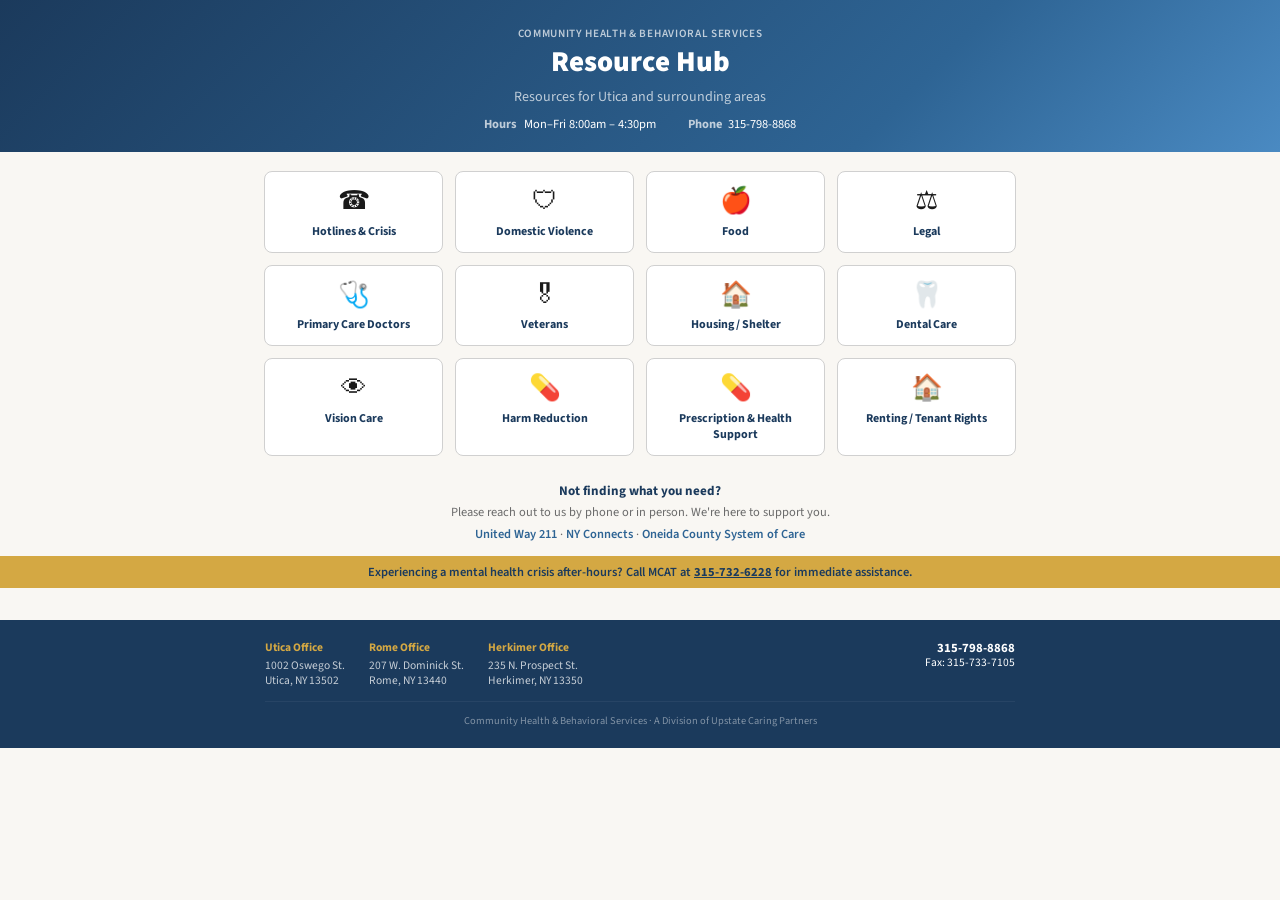
==== chbs-resource-hub.html @ 0c0dd074 "Add files via upload" ====
<!DOCTYPE html>
<html lang="en"><head><meta charset="UTF-8"><meta name="viewport" content="width=device-width,initial-scale=1.0">
<title>CHBS Resource Hub</title>
<link href="https://fonts.googleapis.com/css2?family=Source+Sans+3:ital,wght@0,400;0,600;0,700;0,900;1,400&display=swap" rel="stylesheet">
<style>
:root{--bd:#1b3a5c;--bm:#2e6494;--bl:#4a8ac2;--gd:#d4a843;--gl:#e6c55e;--wh:#fff;--cr:#f9f7f3;--g50:#f5f5f5;--g100:#e8e8e8;--g200:#d0d0d0;--g400:#999;--g500:#6b6b6b;--g700:#3d3d3d;--g900:#1a1a1a}
*{margin:0;padding:0;box-sizing:border-box}body{font-family:'Source Sans 3',-apple-system,sans-serif;color:var(--g900);background:var(--cr);line-height:1.35}
.home-page{display:none}.home-page.active{display:block}
.home-hero{background:linear-gradient(135deg,var(--bd) 0%,var(--bm) 70%,var(--bl) 100%);color:var(--wh);text-align:center;padding:1.6rem 1rem 1.2rem}
.home-hero .org-name{font-size:.7rem;font-weight:600;opacity:.7;letter-spacing:.06em;text-transform:uppercase}
.home-hero h1{font-weight:900;font-size:1.8rem;margin:.2rem 0 .3rem}
.home-hero .subtitle{font-size:.88rem;opacity:.7}
.home-info-bar{display:flex;justify-content:center;gap:2rem;margin-top:.6rem;font-size:.78rem}
.home-info-bar .info-item{display:flex;align-items:center;gap:.4rem}.home-info-bar .info-label{font-weight:700;opacity:.7}
.home-grid{display:grid;grid-template-columns:repeat(4,1fr);gap:.75rem;padding:1.2rem 1.5rem;max-width:800px;margin:0 auto}
.home-card{background:var(--wh);border:1px solid var(--g200);border-radius:8px;padding:.75rem .6rem;text-align:center;text-decoration:none;color:var(--g900);cursor:pointer;transition:all .15s}
.home-card:hover{border-color:var(--bm);box-shadow:0 2px 8px rgba(0,0,0,.08)}
.home-card .card-icon{font-size:1.6rem;margin-bottom:.3rem}.home-card .card-title{font-size:.75rem;font-weight:700;color:var(--bd)}
.home-nf{max-width:800px;margin:.5rem auto 0;text-align:center;padding:0 1.5rem .8rem;font-size:.78rem;color:var(--g500)}
.home-nf h3{font-size:.82rem;color:var(--bd);margin-bottom:.2rem}.home-nf a{color:var(--bm);text-decoration:none;font-weight:600}
.crisis-banner{background:var(--gd);color:var(--bd);text-align:center;padding:.5rem 1rem;font-size:.78rem;font-weight:600}.crisis-banner a{color:var(--bd);font-weight:700}
.home-ft{background:var(--bd);color:var(--wh);padding:1.25rem 2rem;margin-top:2rem}
.home-ft-inner{max-width:750px;margin:0 auto;display:flex;justify-content:space-between;align-items:flex-start;flex-wrap:wrap;gap:1rem}
.home-ft .footer-offices{display:flex;gap:1.5rem;flex-wrap:wrap}
.home-ft .footer-office h4{font-size:.72rem;font-weight:700;color:var(--gd);margin-bottom:2px}
.home-ft .footer-office p{font-size:.72rem;opacity:.75;line-height:1.35}
.home-ft .footer-contact{text-align:right;font-size:.72rem}.home-ft .footer-contact .phone{font-weight:700;font-size:.8rem}
.home-ft-bottom{max-width:750px;margin:.75rem auto 0;padding-top:.75rem;border-top:1px solid rgba(255,255,255,.12);text-align:center;font-size:.65rem;opacity:.45}
.sheet-nav{max-width:8.5in;margin:0 auto;padding:.6rem .35in 0;display:flex;justify-content:space-between;align-items:center}
.sheet-nav a{color:var(--bm);text-decoration:none;font-weight:600;font-size:.8rem;cursor:pointer}.sheet-nav a:hover{text-decoration:underline}
.sheet-nav .print-btn{padding:.3rem .8rem;border:1px solid var(--g200);background:var(--wh);border-radius:3px;font-size:.75rem;font-weight:600;cursor:pointer;font-family:inherit;color:var(--g700)}
.print-page{width:8.5in;min-height:11in;max-height:11in;margin:1rem auto;background:var(--wh);box-shadow:0 2px 20px rgba(0,0,0,.1);display:flex;flex-direction:column;overflow:hidden}
.page-header{background:linear-gradient(135deg,var(--bd) 0%,var(--bm) 70%,var(--bl) 100%);color:var(--wh);text-align:center;padding:.3in .4in .26in;flex-shrink:0;position:relative}
.page-header::after{content:'';position:absolute;bottom:0;left:0;right:0;height:4px;background:linear-gradient(90deg,var(--gd),var(--gl),var(--gd))}
.page-header h1{font-weight:900;font-size:22pt;letter-spacing:.04em;text-transform:uppercase}
.page-body{flex:1;display:grid;padding:.25in .35in .12in;gap:.22in;overflow:hidden;align-content:start}
.page-body.two-col{grid-template-columns:1fr 1fr}.page-body.one-col{grid-template-columns:1fr}
.page-body.col-flow{display:block;column-count:2;column-gap:.22in;padding:.25in .35in .12in;overflow:hidden}
.page-body.col-flow .flow-item{break-inside:avoid;-webkit-column-break-inside:avoid}
.page-footer{background:var(--bd);color:var(--wh);padding:.15in .35in;flex-shrink:0;display:flex;justify-content:space-between;align-items:center}
.footer-offices{display:flex;gap:.35in}.footer-office h4{font-size:6.8pt;font-weight:700;color:var(--gd);margin-bottom:0}
.footer-office p{font-size:6.3pt;opacity:.8;line-height:1.25}.footer-contact{text-align:right;font-size:6.5pt;line-height:1.25}
.footer-contact .phone{font-weight:700;font-size:7pt}
.faq-block{margin-bottom:.065in}.faq-block h3{font-size:8.2pt;font-weight:700;color:var(--bd);margin-bottom:0;line-height:1.3}
.faq-block p{font-size:7.5pt;color:var(--g700);line-height:1.32;margin-bottom:1px}
.faq-block ul,.faq-block ol{font-size:7.5pt;color:var(--g700);line-height:1.32;margin:0 0 1px 1em;padding:0}.faq-block li{margin-bottom:0}
.faq-block .two-col-block{display:grid;grid-template-columns:1fr 1fr;gap:4px 8px;font-size:7.5pt;color:var(--g700);line-height:1.32}
.faq-block .two-col-block p{font-size:7.5pt}.faq-block .two-col-block ul,.faq-block .two-col-block ol{font-size:7.5pt;margin:0 0 1px 1em;padding:0}
.chbs-callout{border-left:3px solid var(--gd);padding:.05in .08in;margin-top:.06in;background:var(--g50)}
.chbs-callout h3{font-size:8.2pt;font-weight:700;color:var(--bd);margin-bottom:0}
.chbs-callout p{font-size:7.2pt;color:var(--g700);line-height:1.32}
.resource-column{overflow:hidden}
.section-hdr{background:linear-gradient(135deg,var(--bd),var(--bm));color:var(--wh);padding:2.5px 8px;border-radius:3px;font-weight:700;font-size:8pt;margin-bottom:3px;margin-top:7px;text-align:center}
.section-hdr:first-child{margin-top:0}
.res-entry{padding:2px 0;border-bottom:1px solid var(--g100)}.res-entry:last-child{border-bottom:none}
.res-name{font-weight:700;font-size:8pt;color:var(--g900);line-height:1.2}
.res-svc{font-size:7pt;color:var(--g500);font-style:italic;line-height:1.2}
.res-hours{font-size:7pt;color:var(--g500);line-height:1.2}
.res-addr{font-size:7.2pt;color:var(--g700);line-height:1.2}
.res-contact{display:flex;flex-wrap:wrap;gap:5px;align-items:baseline;font-size:7.2pt;line-height:1.2;margin-top:1px}
.res-contact .ph{font-weight:600;color:var(--bd)}.res-contact .tx{color:var(--g500)}
.res-contact .ws{color:var(--bm);text-decoration:none;font-weight:600}
.not-finding-bar{background:var(--g50);border-top:1px solid var(--g100);padding:.06in .35in;text-align:center;flex-shrink:0}
.not-finding-bar h4{font-size:7.5pt;background:linear-gradient(135deg,var(--bd),var(--bm));color:var(--wh);display:inline-block;padding:2px 8px;border-radius:3px;margin-bottom:2px}
.not-finding-bar p{font-size:6.5pt;color:var(--g500)}.not-finding-bar a{color:var(--bm);text-decoration:none;font-weight:600}
@media print{body{background:white}.home-page,.sheet-nav,.crisis-banner{display:none!important}.print-page{margin:0;box-shadow:none;width:100%;min-height:auto;max-height:none;page-break-after:always}@page{size:letter;margin:0}}
</style></head><body>
<div id="home-page" class="home-page active">
<div class="home-hero"><div class="org-name">Community Health &amp; Behavioral Services</div><h1>Resource Hub</h1><p class="subtitle">Resources for Utica and surrounding areas</p>
<div class="home-info-bar"><div class="info-item"><span class="info-label">Hours</span><span>Mon–Fri 8:00am – 4:30pm</span></div><div class="info-item"><span class="info-label">Phone</span><span>315-798-8868</span></div></div></div>
<div class="home-grid" id="home-grid"></div>
<div class="home-nf"><h3>Not finding what you need?</h3><p>Please reach out to us by phone or in person. We're here to support you.</p><p style="margin-top:.3rem"><a href="http://211midyork.com">United Way 211</a> · <a href="http://nyconnects.ny.gov">NY Connects</a> · <a href="http://oneidacountysoc.com">Oneida County System of Care</a></p></div>
<div class="crisis-banner">Experiencing a mental health crisis after-hours? Call MCAT at <a href="tel:3157326228">315-732-6228</a> for immediate assistance.</div>
<footer class="home-ft"><div class="home-ft-inner"><div class="footer-offices"><div class="footer-office"><h4>Utica Office</h4><p>1002 Oswego St.<br>Utica, NY 13502</p></div><div class="footer-office"><h4>Rome Office</h4><p>207 W. Dominick St.<br>Rome, NY 13440</p></div><div class="footer-office"><h4>Herkimer Office</h4><p>235 N. Prospect St.<br>Herkimer, NY 13350</p></div></div><div class="footer-contact"><div class="phone">315-798-8868</div><div>Fax: 315-733-7105</div></div></div><div class="home-ft-bottom">Community Health &amp; Behavioral Services · A Division of Upstate Caring Partners</div></footer>
</div><div id="sheet-container"></div>
<script>
var DATA={"home":[{"sheetName":"Crisis Hotlines","title":"Hotlines & Crisis","icon":"☎","status":"live"},{"sheetName":"Domestic Violence","title":"Domestic Violence","icon":"🛡","status":"live"},{"sheetName":"Food","title":"Food","icon":"🍎","status":"live"},{"sheetName":"Legal","title":"Legal","icon":"⚖","status":"live"},{"sheetName":"Primary Care","title":"Primary Care Doctors","icon":"🩺","status":"live"},{"sheetName":"Veterans","title":"Veterans","icon":"🎖","status":"live"},{"sheetName":"Housing Shelter","title":"Housing / Shelter","icon":"🏠","status":"live"},{"sheetName":"Dental","title":"Dental Care","icon":"🦷","status":"live"},{"sheetName":"Vision","title":"Vision Care","icon":"👁","status":"live"},{"sheetName":"Harm Reduction","title":"Harm Reduction","icon":"💊","status":"live"},{"sheetName":"Prescription Health Support","title":"Prescription & Health Support","icon":"💊","status":"live"},{"sheetName":"Renter Tenant Rights","title":"Renting / Tenant Rights","icon":"🏠","status":"live"}],"sheets":{"crisis-hotlines":{"title":"Hotlines & Crisis","icon":"☎","status":"live","pages":[{"faq":[{"q":"What is a Mental Health Crisis?","a":"A mental health crisis is when someone’s actions put them in danger. Or, when they can’t care for themselves or function well in their community. People can call for themselves, or for people they’re worried about.\nIf you feel unsafe, like you might hurt yourself or someone else, please reach out to Crisis Support Services.","aHTML":"<p>A mental health crisis is when someone’s actions put them in danger. Or, when they can’t care for themselves or function well in their community. People can call for themselves, or for people they’re worried about.</p><p>If you feel unsafe, like you might hurt yourself or someone else, please reach out to Crisis Support Services.</p>"},{"q":"What are Crisis Support Services?","a":"Crisis Support Services connect you with an advocate who can help you make a plan to stay safe. They can send an advocate to you in-person to keep you safe. They can also connect you with more support.","aHTML":"<p>Crisis Support Services connect you with an advocate who can help you make a plan to stay safe. They can send an advocate to you in-person to keep you safe. They can also connect you with more support.</p>"},{"q":"What Happens when I call a Crisis Line?","a":"When you call a Crisis Line, you may have to make choices in an automated menu. Services are free & confidential. Advocates help with safety planning, emotional support, and/or connecting to emergency services.\nYou can share as little or as much information as you want. You are in control of the call.","aHTML":"<p>When you call a Crisis Line, you may have to make choices in an automated menu. Services are free &amp; confidential. Advocates help with safety planning, emotional support, and/or connecting to emergency services.</p><p>You can share as little or as much information as you want. You are in control of the call.</p>"},{"q":"What if I’m Safe but Need to Talk to Someone?","a":"If you are not having an emergency, Warmline services can connect you with an advocate. The advocate is there to listen, understand, and help you feel better. This can be a chat on the phone, a text message, or even talking to someone in person.","aHTML":"<p>If you are not having an emergency, Warmline services can connect you with an advocate. The advocate is there to listen, understand, and help you feel better. This can be a chat on the phone, a text message, or even talking to someone in person.</p>"},{"q":"What other supports are there?","a":"There are support hotlines on this list for people facing many different challenges.\nIf this list doesn’t have what you need, please let us know so we can help you get connected.","aHTML":"<p>There are support hotlines on this list for people facing many different challenges.</p><p>If this list doesn’t have what you need, please let us know so we can help you get connected.</p>"}],"callout":{"title":"Crisis Support at CHBS","text":"CHBS offers Crisis Support by phone or in person. You can talk to someone who will listen, support you, and help you make a plan to stay safe. We can also help connect you with more supports if needed.\nCall us or stop in at any CHBS Location.\nMonday - Friday 8:00 am-4:30 pm"},"sections":[{"title":"Crisis Hotlines","r":[{"n":"Mobile Crisis Assessment Team (MCAT)","s":"24/7 Crisis Intervention, Safety Plan, Support, Referrals","p":"315-732-6228 or 1-844-732-6228"},{"n":"Suicide and Crisis Lifeline","s":"24/7 Crisis Intervention, Safety Plan, Support, Referrals","p":"988","t":"988","w":"988lifeline.org"},{"n":"Crisis Text Line","s":"24/7 Crisis Intervention, Safety Plan, Support, Referrals","t":"741741","w":"crisistextline.org"}]},{"title":"Warmline","r":[{"n":"National Warmline","s":"Peer Help, Wellness, “A place to call when you want to talk”","p":"1-844-976-5463 or 1-607-687-1314"}]},{"title":"Substance Use","r":[{"n":"HOPELine","s":"24/7 Crisis Intervention, Information, Referrals, Support","p":"1-877-846-7369","t":"467369","w":"oasas.ny.gov/hopeline"},{"n":"Never Use Alone","s":"24/7 Peer Support, Overdose Prevention","p":"1-877-696-1996","w":"neverusealone.com"}]},{"title":"Gambling","r":[{"n":"HOPELine","s":"24/7 Crisis Intervention, Information, Referrals, Support","p":"1-877-846-7369","t":"467369","w":"oasas.ny.gov/hopeline"},{"n":"National Problem Gambling Helpline","s":"24/7 Hope & Help without Stigma or Shame","p":"1-800-426-2537","t":"800426","w":"1800gamblerchat.org"}]},{"title":"Shelter / Homeless","r":[{"n":"ICAN Street Outreach","s":"24/7 Homelessness Services, Advocacy, Support","p":"315-982-1109","w":"ican.family"}]}]},{"faq":[],"callout":null,"sections":[],"L":[{"title":"Domestic Violence","r":[{"n":"NYS Office for the Prevention of Domestic Violence","s":"24/7 Crisis Support, Advocacy, Education","p":"1-800-942-6906","t":"844-997-2121","w":"opdv.ny.gov/survivors-victims"},{"n":"National Domestic Violence Hotline","s":"24/7 Crisis Support, Advocacy, Education","p":"1-800-799-7233","t":"88788","w":"thehotline.org"},{"n":"YWCA Mohawk Valley","s":"24/7 Crisis Support, Advocacy, Education","p":"315-797-7740","t":"315-797-7740","w":"ywcamv.org"},{"n":"Love Is Respect (Ages 13-26)","s":"24/7 Crisis Support, Advocacy, Education","p":"1-866-331-9474","t":"LOVEIS to 22522","w":"loveisrespect.org"}]},{"title":"Veterans","r":[{"n":"VA Suicide Hotline","s":"24/7 Crisis Support for Veterans, Families, Friends","p":"988, press option 1","t":"838255","w":"veteranscrisisline.net"},{"n":"NVF Lifeline for Vets","s":"24/7 Veteran-to-Veteran Support","p":"1-888-777-4443","w":"nvf.org"},{"n":"ROGER Program","s":"24/7 Counseling, Crisis Support, Safety Planning","p":"1-833-697-6437","w":"goroger.org"},{"n":"VA Health Connect","s":"Connect with Primary Care, Mental Health, and more","p":"1-800-877-6976","w":"va.gov"}]},{"title":"Eating Disorders","r":[{"n":"National Alliance for Eating Disorders Helpline","s":"Mon-Fri 9:00 am-6:00 pm, Support, Referrals","p":"1-866-662-1235","w":"nationaleatingdisorders.org"}]}],"R":[{"title":"LGBTQ-IA","r":[{"n":"The Trevor Project","s":"Ages 13-24, 24/7 Crisis Support, Resources, Education","p":"1-866-488-7386","t":"678678","w":"thetrevorproject.org"},{"n":"LGBT Hotline","s":"Mon-Fri 4-11pm; Sat 12-5pm","p":"1-888-843-4564","w":"thetrevorproject.org"},{"n":"Trans Hotline","s":"Mon-Fri 1:00 pm-9:00 pm, Peer Support","p":"1-877-565-8860","w":"translifeline.org"}]},{"title":"Children & Teens","r":[{"n":"Boys Town National Hotline (Not Gender-Specific)","s":"24/7 Crisis Support for Children, Youth & Parents","p":"1-800-448-3000","t":"VOICE to 20121","w":"boystown.org"},{"n":"National Runaway Safeline","s":"24/7 Support for Youth & Parents","p":"1-800-786-2929","t":"1-800-786-2929","w":"1800runaway.org"},{"n":"Childhelp National Child Abuse Hotline","s":"24/7 Crisis Support, Q&A, Guidance","p":"1-800-422-4453","t":"1-800-422-4453","w":"childhelpline.org"},{"n":"Hopeline Youth Line","s":"24/7 Teen to Teen Peer Support","t":"HOPELINE to 741741","w":"hopeline.com"},{"n":"Lucile Packard Children’s Hospital Teen Line","s":"7:00 am-11:00 pm Confidential Health Info","p":"1-888-711-8336"}]}],"nf":true}]},"domestic-violence":{"title":"Domestic Violence","icon":"🛡","status":"live","pages":[{"faq":[{"q":"What is Domestic Violence?","a":"DV is a pattern of behaviors. It’s used by one partner to keep power over another person in a relationship. DV comes in many forms: Physical Abuse, Emotional Verbal Abuse, Sexual Abuse, Financial Abuse, Digital Abuse, and Stalking.\nYou deserve to feel safe. You have the right to say “no”. If someone is making you feel unsafe, hurting you, or taking advantage of you, there is help.\nNot sure? You can also get support to learn about healthy relationships. This includes setting boundaries and making decisions that are right for you.","aHTML":"<p>DV is a pattern of behaviors. It’s used by one partner to keep power over another person in a relationship. DV comes in many forms: Physical Abuse, Emotional Verbal Abuse, Sexual Abuse, Financial Abuse, Digital Abuse, and Stalking.</p><p>You deserve to feel safe. You have the right to say “no”. If someone is making you feel unsafe, hurting you, or taking advantage of you, there is help.</p><p>Not sure? You can also get support to learn about healthy relationships. This includes setting boundaries and making decisions that are right for you.</p>"},{"q":"What Kind of Resources Are There?","a":"Hotlines - Connect with someone who can listen to you, explain options, find help, and create safety plans.\nShelters - DV shelters are a safe space that a person can go when they leave DV. Hotlines refer directly to shelters when needed.\nAdvocates - Can help you learn about your options and make a plan. They can go with you to a police station, court, or appointments.\nClasses / Groups - Help you learn about DV, healthy relationships, boundaries, financial independence, and more.","aHTML":"<p>Hotlines - Connect with someone who can listen to you, explain options, find help, and create safety plans.</p><p>Shelters - DV shelters are a safe space that a person can go when they leave DV. Hotlines refer directly to shelters when needed.</p><p>Advocates - Can help you learn about your options and make a plan. They can go with you to a police station, court, or appointments.</p><p>Classes / Groups - Help you learn about DV, healthy relationships, boundaries, financial independence, and more.</p>"},{"q":"What Happens When I Call a Hotline?","a":"Hotlines are free & confidential. Hotline Advocates help people in crisis. They do this through safety planning, emotional support, and/or connecting to emergency services.\nYou can share as little or as much information as you want. You are in control of the call.","aHTML":"<p>Hotlines are free &amp; confidential. Hotline Advocates help people in crisis. They do this through safety planning, emotional support, and/or connecting to emergency services.</p><p>You can share as little or as much information as you want. You are in control of the call.</p>"}],"callout":{"title":"How do I get help to get started?","text":"Speak with any staff at CHBS. We will address urgent needs as best we can, and/or schedule you to meet with someone who can help."},"sections":[{"title":"Hotlines","r":[{"n":"NYS Office for the Prevention of Domestic Violence","s":"24/7, Crisis Support, Advocacy, Education","p":"1-800-942-6906","t":"844-997-2121","w":"opdv.ny.gov/survivors-victims"},{"n":"National Domestic Violence Hotline","s":"24/7, Crisis Support, Advocacy, Education","p":"1-800-799-7233 / TTY 1-800-787-3224","t":"88788","w":"thehotline.org"},{"n":"YWCA Oneida County","s":"24/7, Crisis Support, Advocacy, Education","p":"315-797-7740","t":"315-797-7740","w":"ywcamv.org"},{"n":"YWCA Herkimer County","s":"24/7, Crisis Support, Advocacy, Education","p":"315-866-4120","w":"ywcamv.org"},{"n":"Catholic Charities Herkimer County","s":"24/7, Crisis Support, Advocacy, Education","p":"315-866-0458","w":"ccherkimercounty.org"},{"n":"Help Restore Hope Center Madison County","s":"24/7, Crisis Support, Advocacy, Education","p":"1-855-966-9723","w":"liberty-resources.org/hrhc"}]},{"title":"Local Offices","r":[{"n":"YWCA Oneida County","s":"Crisis Support, Advocacy, Education","h":"Mon-Fri 9:00 am-4:30 pm","a":"7 Rutger Park","c":"Utica, NY 13501","p":"315-732-2159","w":"ywcamv.org"},{"n":"Catholic Charities Herkimer County","s":"Crisis Support, Advocacy, Education","h":"Mon-Fri 8:00 am-3:30 pm","a":"61 West St","c":"Ilion, NY 13357","p":"315-894-9917","w":"ccherkimercounty.org"}]}]}]},"food":{"title":"Food","icon":"🍎","status":"live","pages":[{"faq":[{"q":"What is a Food Pantry?","a":"A Food Pantry provides food for individuals and families in need. It is sometimes called a Food Bank. Visiting a Food Pantry is like a trip to the grocery store for food you need to prepare at home.","aHTML":"<p>A Food Pantry provides food for individuals and families in need. It is sometimes called a Food Bank. Visiting a Food Pantry is like a trip to the grocery store for food you need to prepare at home.</p>"},{"q":"What is a Soup Kitchen?","a":"A Soup Kitchen provides prepared meals for individuals and families in need. Food from a Soup Kitchen may be fresh or frozen. Sometimes, you can eat at the Soup Kitchen. Sometimes, you can take it to-go.","aHTML":"<p>A Soup Kitchen provides prepared meals for individuals and families in need. Food from a Soup Kitchen may be fresh or frozen. Sometimes, you can eat at the Soup Kitchen. Sometimes, you can take it to-go.</p>"},{"q":"What is FoodSense?","a":"FoodSense offers low-cost packages of groceries to individuals or families in need. A package costs $20.50 and has 12-15 items. You can buy several packages at once and can use SNAP to pay.","aHTML":"<p>FoodSense offers low-cost packages of groceries to individuals or families in need. A package costs $20.50 and has 12-15 items. You can buy several packages at once and can use SNAP to pay.</p>"},{"q":"What is SNAP? What is WIC?","a":"SNAP, sometimes called Food Stamps, helps low-income individuals or families afford food. You can apply for SNAP online or in person, or get support to apply through one of the agencies listed.\nWIC is a special food program for low-income women, infants, and children up to age 5. You can apply for WIC online or in person.","aHTML":"<p>SNAP, sometimes called Food Stamps, helps low-income individuals or families afford food. You can apply for SNAP online or in person, or get support to apply through one of the agencies listed.</p><p>WIC is a special food program for low-income women, infants, and children up to age 5. You can apply for WIC online or in person.</p>"},{"q":"How do I get started?","a":"Call or go to one of the listed agencies. Bring with you: Identification, Benefits Card (Medicaid/SNAP), Income Information, Rent/Bill Statements. If you do not have all of these, they may be able to help.","aHTML":"<p>Call or go to one of the listed agencies. Bring with you: Identification, Benefits Card (Medicaid/SNAP), Income Information, Rent/Bill Statements. If you do not have all of these, they may be able to help.</p>"},{"q":"How do I get help to get started?","a":"Speak with any staff at CHBS. We will address urgent needs as best we can, and/or schedule you to meet with someone who can help.","aHTML":"<p>Speak with any staff at CHBS. We will address urgent needs as best we can, and/or schedule you to meet with someone who can help.</p>"}],"callout":{"title":"What can I do if I don’t have food today?","text":"Our team can help you access food today. Ask any member of the CHBS team for help."},"sections":[{"title":"Food Pantry","r":[{"n":"Thea Bowman Food Pantry","s":"Mon, Wed, & Thu 12:30pm-3pm","a":"731 Lafayette St","c":"Utica, NY 13502","p":"315-797-0748"},{"n":"Utica Food Pantry","s":"Mon, Wed, & Thu: 11am-1pm","a":"524 Elizabeth St","c":"Utica, NY 13501","p":"315-724-6000"},{"n":"St. Margaret’s Food Pantry at Grace Church","s":"Friday 10am-1pm","a":"11 Devereux St","c":"Utica, NY 13501","p":"315-733-7575"},{"n":"Rescue Mission of Utica","s":"Mon, Tue, Thu, & Fri: 9am-11am, 1pm-3pm","a":"1013 West St","c":"Utica, NY 13501","p":"315-735-1645"},{"n":"Seeds of Hope Food Pantry","s":"Tue & Thu: 9:30am-11:30am","a":"1605 Genesee St","c":"Utica, NY 13501","p":"315-732-5111"},{"n":"St. John’s Outreach Food Pantry","s":"Mon: 9-10am & 1-2pm, Tue: 1-2pm, Wed: 9-10am","a":"1119 Elm St","c":"Utica, NY 13501","p":"315-732-6171"},{"n":"Johnson Park Food Pantry","s":"Days and Times Vary, Call for Information","a":"1404 West St","c":"Utica, NY 13501","p":"315-794-1904"},{"n":"Veteran’s Outreach Center Food Pantry","s":"Mon-Fri: 9am-1pm","a":"726 Washington St","c":"Utica, NY 13502","p":"315-765-0975"},{"n":"Ilion-Frankfort Food Pantry","s":"Mon-Fri: 1pm-3pm","a":"60 West St","c":"Ilion, NY 13357","p":"315-894-9917"},{"n":"Salvation Army of Utica","s":"Call Mon to reserve, Pickup Wed 10am-2pm","a":"14 Clinton Place","c":"Utica, NY 13501","p":"315-337-2516"}]}]},{"faq":[],"callout":null,"sections":[],"L":[{"title":"Food Pantry Continued","r":[{"n":"Rome Rescue Mission","s":"Mon-Fri: 9am-5pm","a":"413 E Dominick St","c":"Rome, NY 13440","p":"315-337-2516"},{"n":"Rome Food Pantry – Catholic Charities","s":"Tue-Fri: 9:30am-11:30am, 1pm-3pm","a":"199 W Dominick St","c":"Rome, NY 13440","p":"315-337-8600"},{"n":"Salvation Army of Rome Pantry","s":"Thursday: 10am-2pm","a":"410 W Dominick St","c":"Rome, NY 13440","p":"315-336-4260"}]},{"title":"Soup Kitchen / Prepared Meals","r":[{"n":"The Salvation Army of Utica Soup Kitchen","s":"Mon-Fri: 11am-1pm","a":"14 Clinton Place","c":"Utica, NY 13501","p":"315-724-8736"},{"n":"Hope House","s":"Mon-Sat: 10-11am, 12-1pm, 4-5pm; Sun: 12-1pm, 4-5pm","a":"112 South St","c":"Utica, NY 13501","p":"315-793-3723"},{"n":"Rescue Mission of Utica Bagged Lunch","s":"Sun-Sat: 11:15am-Until food runs out","a":"203-205 Rutger St","c":"Utica, NY 13501","p":"315-735-1645 ext. 2151"},{"n":"Mother Marianne’s West Side Kitchen","s":"Mon-Fri 11:30am-12:30pm; Sat-Sun (Bagged) 11:30am-12:30pm","a":"702 Columbia St","c":"Utica, NY 13502","p":"315-735-3289"},{"n":"St. Patrick’s Food Pantry","s":"Mon & Fri: 3:30pm-4:30pm","a":"117 E Walnut St","c":"Oneida, NY 13421","p":"315-447-7334"}]},{"title":"FoodSense","r":[{"n":"Catholic Charities Utica","s":"Place orders in person, Mon-Fri 9am-3pm","a":"1408 Genesee St","c":"Utica, NY 13501","p":"315-724-2158 ext. 2248","w":"foodbankcny.org"}]}],"R":[{"title":"SNAP","r":[{"n":"NYS SNAP","s":"Apply Online or By Phone","p":"1-800-342-3009","w":"ny.gov/services/apply-snap"},{"n":"Oneida County Dept of Social Services","s":"Mon-Fri 8:30am-4:30pm","a":"800 Park Ave, Utica / 300 W Dominick St, Rome","p":"315-798-5502"},{"n":"Resource Center for Independent Living (RCIL)","s":"Advocacy and Assistance with Applying for SNAP","h":"Mon-Fri 8:00 am-4:00 pm","a":"131 Genesee St","c":"Utica, NY 13501","p":"315-797-4642","w":"rcil.com"},{"n":"Catholic Charities Herkimer County","s":"Advocacy and Assistance with Applying for SNAP","h":"Mon-Fri 8:00 am-3:30 pm","a":"61 West St","c":"Ilion, NY 13357","p":"315-894-9917","w":"ccherkimercounty.org"},{"n":"Madison County Dept of Social Services","s":"Mon-Fri 8:00 am-4:00 pm","a":"138 N Court St","c":"Wampsville, NY 13163","w":"madisoncounty.ny.gov"},{"n":"Mohawk Valley Community Action Agency","s":"Advocacy and Assistance with Applying for SNAP","h":"Mon-Fri 8:00 am-4:00 pm","a":"110 N. Main St","c":"Canastota, NY 13032","p":"315-624-9930 ext. 2609","w":"mcvaa.com"},{"n":"Herkimer County Dept of Social Services","s":"Mon-Fri 8:00 am-4:30 pm","a":"301 N Washington St, #2110","c":"Herkimer, NY 13350","w":"herkimercounty.org"}]},{"title":"WIC","r":[{"n":"Tri-County WIC","s":"Utica: 315-798-5066 | Rome: 315-356-4755 | Ilion: 315-866-5029 | Rome: 315-363-3210"}]}],"nf":true}]},"legal":{"title":"Legal","icon":"⚖","status":"live","pages":[{"faq":[{"q":"What is Legal Aid?","a":"Legal Aid provides free counsel, advice, and legal representation to people who cannot pay for representation. Legal Aid does not support criminal matters, but civil matters, such as: Consumer Rights, Housing/Renter Rights, Eviction/Foreclosure, Bankruptcy, Special Education, Access to Healthcare, Public Benefits, Unemployment, Divorce & Family Court, Domestic Violence, Employment, Disability Advocacy, Fair Hearings, Citizenship and Immigration, Farmworker Law.","aHTML":"<p>Legal Aid provides free counsel, advice, and legal representation to people who cannot pay for representation. Legal Aid does not support criminal matters, but civil matters, such as: Consumer Rights, Housing/Renter Rights, Eviction/Foreclosure, Bankruptcy, Special Education, Access to Healthcare, Public Benefits, Unemployment, Divorce &amp; Family Court, Domestic Violence, Employment, Disability Advocacy, Fair Hearings, Citizenship and Immigration, Farmworker Law.</p>"},{"q":"What are Mediation Services?","a":"Professional Mediators certified by the NYS Unified Court System. Mediators remain impartial. They guide each person to express their concerns and listen to one another. The goal is to reach a mutual agreement.","aHTML":"<p>Professional Mediators certified by the NYS Unified Court System. Mediators remain impartial. They guide each person to express their concerns and listen to one another. The goal is to reach a mutual agreement.</p>"},{"q":"What is an Advocate?","a":"An advocate helps you express your views and wishes. They support you in standing up for your rights. They can help explore options and assist in working with the legal system.","aHTML":"<p>An advocate helps you express your views and wishes. They support you in standing up for your rights. They can help explore options and assist in working with the legal system.</p>"},{"q":"What is a Public Defender?","a":"A Public Defender is a lawyer. They represent people who are charged with a crime and cannot hire a lawyer.","aHTML":"<p>A Public Defender is a lawyer. They represent people who are charged with a crime and cannot hire a lawyer.</p>"},{"q":"How do I get started?","a":"Call an office that helps with the problem you’re facing. Staff may ask you for contact information, details of the problem, and how you would like them to help you. Sometimes, you can get help right away. Other times, there may be a delay as your request is processed.","aHTML":"<p>Call an office that helps with the problem you’re facing. Staff may ask you for contact information, details of the problem, and how you would like them to help you. Sometimes, you can get help right away. Other times, there may be a delay as your request is processed.</p>"}],"callout":{"title":"How do I get help to get started?","text":"Speak with any staff at CHBS. We will address urgent needs as best we can, and/or schedule you to meet with someone who can help."},"sections":[{"title":"Legal Aid","r":[{"n":"Legal Aid Society of Mid-New York","s":"Legal Counsel, Advice, Representation","a":"120 Bleeker Street","c":"Utica","p":"1-877-777-6152","w":"lasmny.org"}]},{"title":"Mediation","r":[{"n":"Empowered Pathways","s":"Legal Mediation, Small Claims, Family/Custody, Disputes","h":"Mon-Fri 9:00 am-4:00 pm","a":"502 Court St, Suite 234","c":"Utica","p":"315-724-1718","w":"empoweredpathways.org"}]},{"title":"Advocacy","r":[{"n":"Resource Center for Independent Living (RCIL)","s":"Long Term Care, DSS, SSI/SSD, ADA, Education","h":"Mon-Fri 8:00 am-4:00 pm","a":"131 Genesee Street","c":"Utica","p":"315-797-4642","w":"rcil.com"},{"n":"RCIL Herkimer","h":"Mon-Fri 8:00 am-4:00 pm","a":"420 E German St, Suite 107A","c":"Herkimer","p":"315-866-7245","w":"rcil.com"},{"n":"YWCA Utica","h":"Mon-Fri 9:00 am-4:30 pm","a":"7 Rutger Park","c":"Utica","p":"315-732-2159","w":"ywcamv.org"},{"n":"The Center - Immigration & Citizenship","s":"Advocacy, Legal Aid, Paperwork Assistance, Classes","a":"201 Bleeker Street","c":"Utica","p":"315-738-1083","w":"thecenterutica.org"},{"n":"Office for Aging and Continuing Care","s":"Elder Abuse & Neglect, Guardianship, Long-Term Care, Legal","a":"800 Park Avenue","c":"Utica","p":"315-798-5700","w":"ocgov.net"}]}]},{"faq":[],"callout":null,"sections":[],"L":[{"title":"Public Defenders","r":[{"n":"Oneida County Public Defenders","s":"Criminal Court Legal Counsel, Advice, Representation","a":"321 Main Street","c":"Utica","p":"315-798-5870","w":"ocgov.net"},{"n":"Madison County Public Defenders","s":"Criminal Court Legal Counsel, Advice, Representation","a":"1091 Northside Plaza, Suite 2/Box 6","c":"Oneida","p":"315-366-2483","w":"madisoncounty.ny.gov"},{"n":"Onondaga County Public Defenders","s":"Criminal Court Legal Counsel, Advice, Representation","a":"109 South Warren St, Suite 220","c":"Syracuse","p":"315-476-2921","w":"ocbaacp.org"},{"n":"Herkimer County Public Defenders","s":"Criminal Court Legal Counsel, Advice, Representation","a":"209 N Washington Street","c":"Herkimer","p":"315-866-0006","w":"herkimercounty.org"}]}],"R":[{"title":"Hotlines","r":[{"n":"Adult Protective Services","s":"Report Abuse of Disabled Adult, Suspected, Confidential","h":"Mon-Fri 8:30 am-4:30 pm","p":"315-798-5968 / After Hrs: 1-844-697-3505","w":"ocfs.ny.gov"},{"n":"Child Protective Services","s":"24/7 Report Suspected Child Abuse, Confidential","p":"1-800-342-3720 / TTY 1-800-638-5163","w":"ocfs.ny.gov"},{"n":"Office of Victim Services","s":"Financial Support, Advocacy, Education","p":"1-800-247-8035","w":"ovs.ny.gov"},{"n":"Identity Theft - Federal Trade Commission","s":"Assistance Navigating Identity Theft","p":"1-877-438-4338","w":"identitytheft.gov"},{"n":"Do Not Call Registry","s":"Reduce Telemarketing Calls","p":"1-888-382-1222","w":"donotcall.gov"},{"n":"ASCEND Registry","s":"Voluntary Registry for people with disabilities, to make EMS, Fire Dept, Police aware of needs","p":"315-736-8364","w":"ascend@oneidacountysheriff.us"},{"n":"NYS Justice Center","s":"24/7 Report Suspected Abuse/Neglect of People with Special Needs, Confidential","p":"518-549-0200","w":"justicecenter.ny.gov"},{"n":"Fair Housing Hotline","s":"Report Fair Housing Violations, Discrimination","p":"518-474-4429 or 1-844-862-8703","w":"dos.ny.gov"}]}],"nf":true}]},"primary-care":{"title":"Primary Care Doctors","icon":"🩺","status":"live","pages":[{"faq":[{"q":"Why is a Primary Care Provider important?","a":"A Primary Care Provider, or PCP, advocates for you and your health. As part of your Treatment Team, they work with other healthcare providers. They coordinate care for the whole person. They can teach you skills to protect your health and provide treatment to manage illness.","aHTML":"<p>A Primary Care Provider, or PCP, advocates for you and your health. As part of your Treatment Team, they work with other healthcare providers. They coordinate care for the whole person. They can teach you skills to protect your health and provide treatment to manage illness.</p>"},{"q":"What services can a PCP provide?","a":"A PCP supports your health with a wide variety of services including: Checkups, Physical Exams, Medication, Nutrition & Diet Advice, Smoking Cessation, Blood Work, Preventative Services, Referrals to Specialists, Disease Management, Exercise Advice.","aHTML":"<p>A PCP supports your health with a wide variety of services including: Checkups, Physical Exams, Medication, Nutrition &amp; Diet Advice, Smoking Cessation, Blood Work, Preventative Services, Referrals to Specialists, Disease Management, Exercise Advice.</p>"},{"q":"How do I get started?","a":"Call an office near you and ask staff:\n“Are you taking new patients?”\n“Do you work with my insurance?”\nOffice staff will ask you for your name and other identifying info. They will ask for your address and your insurance info. They may ask if you have concerns about your health. They will schedule you to come into the office and meet your PCP, or add you to a waitlist.","aHTML":"<p>Call an office near you and ask staff:</p><ul><li>“Are you taking new patients?”</li><li>“Do you work with my insurance?”</li><li>Office staff will ask you for your name and other identifying info. They will ask for your address and your insurance info. They may ask if you have concerns about your health. They will schedule you to come into the office and meet your PCP, or add you to a waitlist.</li></ul>"},{"q":"How do I get help to get started?","a":"Speak with any staff at CHBS. We will address urgent needs as best we can, and/or schedule you to meet with someone who can help.","aHTML":"<p>Speak with any staff at CHBS. We will address urgent needs as best we can, and/or schedule you to meet with someone who can help.</p>"}],"callout":{"title":"What if I have a health emergency?","text":"There are several hospitals nearby if you have a life-threatening emergency:\nWynn Hospital - MVHS: 315-917-9966\nRome Hospital: 315-338-7000\nLittle Falls Hospital: 315-823-1000\nCommunity Memorial: 315-824-1100\nSUNY Upstate Hospital: 315-464-5540\nCrouse Hospital: 315-470-7111"},"sections":[{"title":"Utica","r":[{"n":"Upstate Family Health Center","a":"1001 Noyes St","c":"Utica, NY 13502","p":"315-624-9470"},{"n":"MVHS Sister Rose Vincent Family Medicine Center","a":"120 Hobart St","c":"Utica, NY 13501","p":"315-798-1149"},{"n":"Mosaic Health Utica","a":"1651 Oneida St","c":"Utica, NY 13501","p":"315-793-7600"},{"n":"MVHS Medical Group - East Utica","a":"1256 Culver Ave","c":"Utica, NY 13501","p":"315-738-7186"},{"n":"MVHS Medical Group - North Utica","a":"417 Trenton Rd","c":"Utica, NY 13502","p":"315-797-5810"}]},{"title":"New Hartford","r":[{"n":"Slocum Dickson Medical Group","a":"1729 Burrstone Rd","c":"New Hartford, NY 13413","p":"315-798-1500"},{"n":"CNY Family Nurse Practitioner","a":"1 Mill St","c":"New Hartford, NY 13413","p":"315-798-1260"},{"n":"MVHS Medical Group - Washington Mills","a":"3946 Oneida St","c":"New Hartford, NY 13413","p":"315-624-8300"}]},{"title":"Rome","r":[{"n":"Rome Health","a":"1500 N. James St","c":"Rome, NY 13440","p":"315-338-7040"},{"n":"MVHS Medical Group - Rome","a":"1617 North James St, Suite 900","c":"Rome, NY 13440","p":"315-798-1260"}]}]},{"faq":[],"callout":{"title":"No Insurance? Not Enough?","text":"Ask us about how to get connected with an Insurance Navigator at CHBS, in the community, or by phone.\nWe are committed to supporting everyone, regardless of their ability to pay. Please speak with any staff at CHBS to use our Sliding Fee Scale, which may reduce what you pay for services."},"sections":[],"L":[{"title":"Herkimer County","r":[{"n":"Bassett Herkimer","a":"321 E Albany St","c":"Herkimer, NY 13350","p":"315-867-2700"},{"n":"MVHS Medical Group Herkimer Medical Office","a":"201 E State St","c":"Herkimer, NY 13350","p":"315-574-2300"},{"n":"Valley Health Services - Bassett","a":"690 W German St","c":"Herkimer, NY 13350","p":"315-866-3330"},{"n":"Mosaic Health Ilion","a":"55 Morgan St. B","c":"Ilion, NY 13357","p":"315-444-1900"},{"n":"Slocum-Dickson Medical Group","a":"55 Central Plaza","c":"Ilion, NY 13357","p":"315-894-0071"},{"n":"Bassett Dolgeville","a":"9 Gibson St","c":"Dolgeville, NY 13329","p":"315-429-9714"}]},{"title":"Whitesboro","r":[{"n":"Valley Family Health Center","a":"55 Central Plaza Ste B","c":"Whitesboro, NY 13492","p":"315-624-8800"},{"n":"Adirondack Family Physicians","a":"37 Main St","c":"Whitesboro, NY 13492","p":"315-624-8800"}]},{"title":"Waterville","r":[{"n":"Waterville Family Health Center","a":"117 W Main St","c":"Waterville, NY 13480","p":"315-841-4184"},{"n":"MVHS Medical Group - Waterville","a":"358 Madison St","c":"Waterville, NY 13480","p":"315-841-4973"}]}],"R":[{"title":"Barneveld / Boonville","r":[{"n":"Barneveld Medical Office","a":"7980 State Rte. 12","c":"Barneveld, NY 13304","p":"315-624-8400"},{"n":"Boonville Medical Office","a":"13460 State Rte. 12","c":"Boonville, NY 13309","p":"315-942-4391"}]},{"title":"Oneida County","r":[{"n":"MVHS Medical Group - Oneida","a":"131 Main Street","c":"Oneida, NY 13421","p":"315-366-3700"},{"n":"Bassett Oneida","a":"2031 Dream Catcher Plaza","c":"Oneida, NY 13421","p":"315-231-5400"}]},{"title":"Madison County","r":[{"n":"Bassett Cooperstown","a":"1 Atwell Rd","c":"Cooperstown, NY 13326","p":"607-547-3456"},{"n":"Bassett Edmeston","a":"15 Turner Ln","c":"Edmeston, NY 13335","p":"607-965-8900"}]}],"nf":true}]},"veterans":{"title":"Veterans","icon":"🎖","status":"live","pages":[{"faq":[{"q":"Who is Considered a Veteran?","a":"A veteran is a person who served in the military. Veterans were discharged under conditions other than dishonorable.\nA person with a dishonorable discharge may still have access to some or all resources listed.","aHTML":"<p>A veteran is a person who served in the military. Veterans were discharged under conditions other than dishonorable.</p><p>A person with a dishonorable discharge may still have access to some or all resources listed.</p>"},{"q":"What Kinds of Resources are Available?","a":"There are many resources for Veterans, including supports for: Income Stability, Food, Healthcare, Mental Health, Substance Use, Insurance, Housing, Employment, Education, Social Supports, Transportation, and more.","aHTML":"<p>There are many resources for Veterans, including supports for: Income Stability, Food, Healthcare, Mental Health, Substance Use, Insurance, Housing, Employment, Education, Social Supports, Transportation, and more.</p>"},{"q":"How do I get started?","a":"Call an office near you and ask:\n“Can you help me find out if I’m eligible for services?”\nIntake staff will ask you for more information about your military service and your needs. They may ask you to bring documentation like identification cards. If you do not have ID, let the staff know.","aHTML":"<p>Call an office near you and ask:</p><ul><li>“Can you help me find out if I’m eligible for services?”</li><li>Intake staff will ask you for more information about your military service and your needs. They may ask you to bring documentation like identification cards. If you do not have ID, let the staff know.</li></ul>"},{"q":"NYS Department of Veteran’s Services","a":"There are also resources specific to service through NY: Discharge Upgrade, Incarceration Support, Restoration of Honor, Grant Programs, Sexual Trauma Support, TBI Healthcare, PTSD Treatment, Tax Exemptions, Suicide Prevention.","aHTML":"<p>There are also resources specific to service through NY: Discharge Upgrade, Incarceration Support, Restoration of Honor, Grant Programs, Sexual Trauma Support, TBI Healthcare, PTSD Treatment, Tax Exemptions, Suicide Prevention.</p>"}],"callout":{"title":"How do I get help to get started?","text":"Speak with any staff at CHBS. We will address urgent needs as best we can, and/or schedule you to meet with someone who can help."},"sections":[{"title":"Veteran Centers","r":[{"n":"Donald J Mitchell VA Outpatient Clinic","s":"Primary Care, Specialty Care, Mental Health, Substance Use","h":"Mon-Fri 7:30 am-4:30 pm","a":"125 Brookley Rd","c":"Rome, NY 13441","p":"315-334-7100 / Mental Health: 315-425-3463"},{"n":"Syracuse VA Medical Center","s":"Primary Care, Specialty Care, Mental Health, Substance Use","h":"Open 24 hours, 7 days a week","a":"800 Irving Ave","c":"Syracuse, NY 13210","p":"315-425-4400 / Mental Health: 315-425-3463"},{"n":"Syracuse Vet Center","s":"Free & Confidential Help, Counseling, VA Benefit Support","h":"Mon-Fri 8:00 am-4:30 pm","a":"109 Pine St, Suite 101","c":"Syracuse, NY 13210","p":"315-478-7127"}]},{"title":"Other Offices","r":[{"n":"Utica Veteran’s Outreach Center","s":"Mental Health, Counseling, Housing, Food, VA Benefit Support","h":"Mon-Fri 8:00 am-3:30 pm","a":"726 Washington St","c":"Utica, NY 13502","p":"315-765-0975"},{"n":"Rome Veteran’s Outreach Center","s":"Mental Health, Counseling, Housing, Food, VA Benefit Support","h":"Mon-Fri 8:00 am-3:30 pm","a":"301 W. Embargo St","c":"Rome, NY 13340","p":"315-795-2034"},{"n":"Watertown Veteran’s Outreach Center","s":"Mental Health, Counseling, Housing, Food, VA Benefit Support","h":"Mon-Fri 7:00 am-2:00 pm","a":"210 Franklin St","c":"Watertown, NY 13601","p":"315-681-6294"},{"n":"50 Forward Parkway Center","s":"Ages 50+, Social Supports","h":"Mon-Fri 8:30 am-4:00 pm","a":"220 Memorial Pkwy","c":"Utica, NY 13501","p":"315-223-3973"}]}]},{"faq":[],"callout":null,"sections":[{"title":"Hotlines","r":[{"n":"VA Suicide Hotline","s":"24/7 Crisis Support for Veterans, Families, Friends","p":"988, press option 1","t":"838255","w":"veteranscrisisline.net"},{"n":"NVF Lifeline for Vets","s":"Veteran-to-Veteran Support","p":"1-888-777-4443","w":"nvf.org"},{"n":"ROGER Program","s":"24/7 Counseling, Crisis Support, Safety Planning","p":"1-833-697-6437","w":"goroger.org"},{"n":"VA Health Connect","s":"Connect with Primary Care, Mental Health, and more","p":"1-800-877-6976","w":"va.gov"},{"n":"NYS Department of Veterans’ Services","p":"1-888-838-7697","w":"veterans.ny.gov"}]}],"nf":true}]},"housing-shelter":{"title":"Housing / Shelter","icon":"🏠","status":"live","pages":[{"faq":[{"q":"What is a Homeless Shelter?","a":"A homeless shelter is a safe place where people without a home can stay. It offers a temporary bed, meals, and support services to help individuals and families get back on their feet. Their goal is to provide comfort, care, and a path to a better, more stable life.","aHTML":"<p>A homeless shelter is a safe place where people without a home can stay. It offers a temporary bed, meals, and support services to help individuals and families get back on their feet. Their goal is to provide comfort, care, and a path to a better, more stable life.</p>"},{"q":"How Can I Get Help if I am Homeless?","a":"Go to your local Department of Social Services (DSS), sometimes called the County Building. Check in and tell the staff that you are seeking shelter.","aHTML":"<p>Go to your local Department of Social Services (DSS), sometimes called the County Building. Check in and tell the staff that you are seeking shelter.</p>"},{"q":"How Do I Know if I am Eligible for Shelter?","a":"To find out if you are eligible for assistance, you will need to fill out an application at your local DSS.\nYou may be asked to spend any money you have available on a hotel before you can be vouchered for shelter for DSS.","aHTML":"<p>To find out if you are eligible for assistance, you will need to fill out an application at your local DSS.</p><p>You may be asked to spend any money you have available on a hotel before you can be vouchered for shelter for DSS.</p>"},{"q":"What if DSS is Closed and I Need Shelter?","a":"Reach out to an agency that is local to you under Shelter After Hours & Weekends. You can call anytime, day or night.\nShare your living situation with them and they’ll do all they can to find you a safe place to stay right away.","aHTML":"<p>Reach out to an agency that is local to you under Shelter After Hours &amp; Weekends. You can call anytime, day or night.</p><p>Share your living situation with them and they’ll do all they can to find you a safe place to stay right away.</p>"},{"q":"What Will Happen When I Call?","a":"Some Shelter After-Hours and Weekends lines are just for people seeking shelter. Others are Dispatch lines for local emergency services.\nWhen you call, tell the person: “I need somewhere to stay tonight” or “I need housing tonight”.\nThey will ask you for more information, like where you’ve been staying and what kind of help you need. Then they will connect you with an on-call worker from DSS.","aHTML":"<p>Some Shelter After-Hours and Weekends lines are just for people seeking shelter. Others are Dispatch lines for local emergency services.</p><p>When you call, tell the person: “I need somewhere to stay tonight” or “I need housing tonight”.</p><p>They will ask you for more information, like where you’ve been staying and what kind of help you need. Then they will connect you with an on-call worker from DSS.</p>"}],"callout":{"title":"How Do I Get Help to Get Started?","text":"If you’re in need of a safe place to stay, don’t hesitate to reach out to any of us here at CHBS.\nWe’re here to help and will do our best to provide immediate assistance. Together, we’ll explore all possible options and strive to link you to more resources. We’re on your team."},"sections":[{"title":"DSS","r":[{"n":"Oneida County DSS - Utica","h":"Mon-Fri 8:30 am-4:30 pm","a":"800 Park Avenue","c":"Utica","p":"315-798-5700","w":"ocgov.net"},{"n":"Oneida County DSS - Rome","h":"Mon-Fri 8:30 am-4:30 pm","a":"300 W Dominick St","c":"Rome","p":"315-356-6506","w":"ocgov.net"},{"n":"Madison County DSS","h":"Mon-Fri 8:00 am-4:00 pm","a":"138 N Court St","c":"Wampsville","p":"315-366-2211","w":"madisoncounty.ny.gov"},{"n":"Herkimer County DSS","h":"Mon-Fri 8:00 am-4:30 pm","a":"301 N Washington St, #2110","c":"Herkimer","p":"315-867-1291","w":"herkimercounty.org"}]},{"title":"Shelter After-Hours & Weekends","r":[{"n":"ICAN Street Outreach","s":"24/7 Support for Unsheltered People, Oneida County","p":"315-982-1109","w":"ican.family"},{"n":"Drop In Center","s":"24/7 Support for Unsheltered Individuals","a":"1013 West Street","c":"Utica","p":"315-735-1645","w":"uticamission.org"},{"n":"Rome Dispatch","s":"Connects to Local Support for Emergency Shelter","p":"315-880-0300"},{"n":"Herkimer Dispatch","s":"Connects to Local Support for Emergency Shelter","p":"315-867-5719"}]},{"title":"Runaway & Homeless Youth","r":[{"n":"Mohawk Valley Community Action Agency (MVCAA)","s":"24/7 Hotline for Runaway & Homeless Youth - Rome & Utica","p":"315-525-7276","t":"315-525-7276","w":"mvcaa.com"},{"n":"Catholic Charities Ilion","s":"24/7 Hotline for Runaway & Homeless Youth - Herkimer Area","p":"315-866-1112","w":"ccrda.com"}]}]},{"faq":[],"callout":null,"sections":[],"L":[{"title":"Section 8","r":[{"n":"City of Utica Section 8","h":"Mon-Fri 8:30 am-4:30 pm","a":"1 Kennedy Plaza","c":"Utica","p":"315-792-0199","w":"cityofutica.com"},{"n":"City of Rome Section 8","h":"Mon-Fri 8:30 am-4:30 pm","a":"205 St Peters Avenue, #1","c":"Rome","p":"315-337-1090","w":"romehousingauthority.com"},{"n":"Herkimer County Section 8","h":"Mon-Fri 8:00 am-4:00 pm","a":"315 N Prospect Street","c":"Herkimer","p":"315-866-2252","w":"stoneridgeresidences.com"}]},{"title":"Municipal Housing","r":[{"n":"People First (Formerly Municipal Housing Authority)","s":"Provides Safe, Clean, and Affordable Housing Opportunities to Low-Income Individuals and Families","a":"509 Second Street","c":"Utica","p":"315-735-5246","w":"peoplefirstny.org"}]}],"R":[{"title":"General Assistance","r":[{"n":"Mohawk Valley Community Action Agency (MVCAA)","s":"Housing Choice Voucher, HEAP, Weatherization, Lead Free Coalition, EmPower Program, Angel’s Program","a":"9882 River Road","c":"Utica","p":"315-624-9930","w":"mvcaa.com"},{"n":"Central New York Veteran’s Outreach Center","s":"Assists Veterans & Their Families Gain Stable Housing","a":"726 Washington Street","c":"Utica","p":"315-765-0975","w":"ucdevelopment.org"}]}],"nf":true}]},"dental":{"title":"Dental Care","icon":"🦷","status":"live","pages":[{"faq":[{"q":"Why is a Dental Provider important?","a":"Keeping a dentist in your corner is key for a healthy mouth. They're more than just tooth experts, they can spot other potential health issues just by checking your mouth. Plus, they're great coaches for brushing and flossing, helping you to keep that smile shining.\nEveryone deserves to feel great, and taking care of your mouth is part of that!","aHTML":"<p>Keeping a dentist in your corner is key for a healthy mouth. They're more than just tooth experts, they can spot other potential health issues just by checking your mouth. Plus, they're great coaches for brushing and flossing, helping you to keep that smile shining.</p><p>Everyone deserves to feel great, and taking care of your mouth is part of that!</p>"},{"q":"What services can a Dentist provide?","a":"A dentist helps keep your teeth and mouth healthy with many kinds of care.","aHTML":"<p>A dentist helps keep your teeth and mouth healthy with many kinds of care.</p>"},{"q":"How do I get started?","a":"Call an office near you and ask staff:\n\"Are you taking new patients?\" \"Do you take my insurance?\"\nOffice staff will:\nask you for your name and other identifying info.\nask for your address and your insurance.\nask if you have concerns about your teeth.\nschedule you to come in or add you to a waitlist.","aHTML":"<p>Call an office near you and ask staff:</p><ul><li>&quot;Are you taking new patients?&quot; &quot;Do you take my insurance?&quot;</li></ul><p>Office staff will:</p><ul><li>ask you for your name and other identifying info.</li><li>ask for your address and your insurance.</li><li>ask if you have concerns about your teeth.</li><li>schedule you to come in or add you to a waitlist.</li></ul>"},{"q":"How do I get help to get started?","a":"Speak with any staff at CHBS. We will address urgent needs as best we can, and/or schedule you to meet with someone who can help.","aHTML":"<p>Speak with any staff at CHBS. We will address urgent needs as best we can, and/or schedule you to meet with someone who can help.</p>"},{"q":"What is a Dental Emergency?","a":"Examples of dental emergencies include:\nSevere toothache that medicine doesn't help.\nBadly cracked, displaced, or knocked-out tooth.\nDental abscess (swelling of your face and jaw). Dental abscesses aren't just painful, they can be very dangerous if the infection spreads.\nLost or broken crowns, fillings, or bridges.\nSevere injury that will not stop bleeding, like a busted lip or deep cut.","aHTML":"<p>Examples of dental emergencies include:</p><ul><li>Severe toothache that medicine doesn't help.</li><li>Badly cracked, displaced, or knocked-out tooth.</li><li>Dental abscess (swelling of your face and jaw). Dental abscesses aren't just painful, they can be very dangerous if the infection spreads.</li><li>Lost or broken crowns, fillings, or bridges.</li><li>Severe injury that will not stop bleeding, like a busted lip or deep cut.</li></ul>"},{"q":"What do I do if I'm having a Dental Emergency?","a":"Call your dentist for help, even if it's after regular hours. Many have an after-hours line.\nIf you don't have a dentist, or cannot reach them, go to an urgent care center or your nearest ER.","aHTML":"<p>Call your dentist for help, even if it's after regular hours. Many have an after-hours line.</p><p>If you don't have a dentist, or cannot reach them, go to an urgent care center or your nearest ER.</p>"}],"callout":{"title":"No Insurance? Not Enough?","text":"Ask us about how to get connected with an Insurance Navigator at CHBS, in the community, or by phone."},"sections":[{"title":"Utica","r":[{"n":"Zalatan Dental Modern Dentist","a":"2607 Genesee Street","c":"Utica","p":"315-724-3197"},{"n":"Family Dental Healthcare","a":"1604 Genesee Street","c":"Utica","p":"315-735-0131"},{"n":"Vista Dental Care","a":"2114 Genesee Street","c":"Utica","p":"315-792-8020"},{"n":"Sauquoit Creek Dental, PLLC","a":"2512 Genesee Street","c":"Utica","p":"315-732-6824"},{"n":"Aspen Dental","a":"224 N Genesee Street","c":"Utica","p":"315-798-1319"},{"n":"Utica Dental Laboratory Inc","a":"302 Genesee Street","c":"Utica","p":"866-733-3152"},{"n":"Belen Dental","a":"2628 Genesee Street","c":"Utica","p":"315-724-3768"},{"n":"Slavin Jackson & Burns","a":"2534 Genesee Street","c":"Utica","p":"315-724-5141"},{"n":"Louis D. Rabice, DDS","a":"1409 Genesee Street #4343","c":"Utica","p":"315-732-3515"},{"n":"Endodontic Associates PC","a":"102 Business Park Drive","c":"Utica","p":"315-724-1414"},{"n":"Dental Arts","a":"286 Genesee Street","c":"Utica","p":"315-797-2555"},{"n":"Neighborhood Family Dentistry","a":"2702 Genesee Street","c":"Utica","p":"315-797-0030"},{"n":"Mosaic Health Utica Dental","a":"3 Parkside Court Building 1","c":"Utica","p":"315-927-0000"}]},{"title":"Whitesboro","r":[{"n":"Jack Johnson, DDS","a":"277 Oriskany Blvd","c":"Whitesboro","p":"315-736-6456"},{"n":"Whitestown Dental Care","a":"131 Oriskany Blvd","c":"Whitesboro","p":"315-768-8161"}]},{"title":"New Hartford","r":[{"n":"Reaves Dental","a":"4301 Middle Settlement Road","c":"New Hartford","p":"315-736-0139"},{"n":"MVHS Dental Health Center","a":"1714 Burrstone Road","c":"New Hartford","p":"315-624-6227"},{"n":"Ellinwood Dental","a":"2 Ellinwood Drive","c":"New Hartford","p":"315-316-0073"},{"n":"The Dental Office","a":"4484 Commercial Drive","c":"New Hartford","p":"315-736-7777"},{"n":"Aspen Dental","a":"4754 Commercial Drive Suite 2","c":"New Hartford","p":"315-768-7799"}]}]},{"faq":[],"callout":null,"sections":[],"L":[{"title":"New Hartford Area","r":[{"n":"Sitrin Health Care Center","a":"2050 Tilden Avenue","c":"New Hartford Area","p":"315-797-3114"},{"n":"Aesthetic Oral Arts","a":"4388 Middle Settlement Road","c":"New Hartford Area","p":"315-333-7845"},{"n":"Kids Teeth Only","a":"100 Genesee Street","c":"New Hartford Area","p":"315-724-5437"},{"n":"Valley Dental","a":"4825 Commercial Drive","c":"New Hartford Area","p":"315-982-9590"},{"n":"Schulman & Rozanski Dentistry","a":"1 Paris Road","c":"New Hartford Area","p":"315-732-1981"},{"n":"Mecca Dental","a":"115 Genesee Street","c":"New Hartford Area","p":"315-235-3318"}]},{"title":"Rome","r":[{"n":"Aspen Dental","a":"103 West Dominick Street Suite 20","c":"Rome","p":"315-339-2444"},{"n":"Gentle Dental Care","a":"109 West Thomas Street","c":"Rome","p":"315-336-3677"},{"n":"Tardugno Dental Office","a":"702 North Washington Street","c":"Rome","p":"315-337-5880"},{"n":"Wallace Dental","a":"63 Geiger Road","c":"Rome","p":"315-866-2460"},{"n":"Frank Mazzaferro, DDS","a":"610 N George Street","c":"Rome","p":"315-336-9140"},{"n":"Rome Dental","a":"114 W Thomas Street","c":"Rome","p":"315-533-5003"},{"n":"MVHS Medical Group","a":"617 North James Street, Suite 900","c":"Rome","p":"315-798-1260"}]},{"title":"Oneida","r":[{"n":"Oneida Dental Group","a":"308 Main Street","c":"Oneida","p":"315-363-4850"},{"n":"Bruce Stewart, DDS","a":"321 Main Street","c":"Oneida","p":"315-363-4940"},{"n":"McGarvey Endodontics","a":"578 Seneca Street","c":"Oneida","p":"315-606-3277"},{"n":"Syracuse Oral & Maxillofacial Surgery","a":"578 Seneca Street","c":"Oneida","p":"315-363-8233"},{"n":"Sherrill Dental Arts","a":"130 E State Street","c":"Sherrill","p":"315-361-1335"},{"n":"Smile Solutions of CNY","a":"118 S Main Street","c":"Canastota","p":"315-697-9287"}]},{"title":"Clinton","r":[{"n":"Lisa Lester DDS","a":"46 Utica Street","c":"Clinton","p":"315-853-6181"}]}],"R":[{"title":"Herkimer","r":[{"n":"Larry Melo, DDS","a":"314 N Prospect Street","c":"Herkimer","p":"315-866-2970"},{"n":"Andrew J. Spiridigloizzi, DDS","a":"10 N Park Place","c":"Herkimer","p":"315-866-6250"},{"n":"David J Zilka, DDS","a":"301 Mohawk Street","c":"Herkimer","p":"315-866-2460"}]},{"title":"Ilion","r":[{"n":"All Valley Smiles Inc.","a":"21 Central Plaza","c":"Ilion","p":"315-895-5555"}]},{"title":"Mohawk","r":[{"n":"Dr Shah Dental Office","a":"53 E Main Street","c":"Mohawk","p":"315-866-0017"},{"n":"Mohawk Dental Care","a":"27 Columbia Street","c":"Mohawk","p":"315-866-5800"}]},{"title":"West Winfield","r":[{"n":"Dental Associates of West Winfield","a":"103 Burrows Rd","c":"West Winfield","p":"315-822-4321"}]}],"nf":true}]},"vision":{"title":"Vision Care","icon":"👁","status":"live","pages":[{"faq":[{"q":"Why is an Eye Doctor Important?","a":"Having an eye doctor is important for your health. They help you see clearly and keep your eyes safe.\nEye doctors can also find early signs of other health problems during an exam.","aHTML":"<p>Having an eye doctor is important for your health. They help you see clearly and keep your eyes safe.</p><p>Eye doctors can also find early signs of other health problems during an exam.</p>"},{"q":"What Services Can an Eye Doctor Provide?","a":"Eye doctors can help with: Eye exams, Glasses and contact lenses, Eye infections or injuries, Dry or itchy eyes, Checking for eye diseases.\nMany offices use special tools to check your eyes and catch problems early.","aHTML":"<p>Eye doctors can help with: Eye exams, Glasses and contact lenses, Eye infections or injuries, Dry or itchy eyes, Checking for eye diseases.</p><p>Many offices use special tools to check your eyes and catch problems early.</p>"},{"q":"How do I get started?","a":"Call an office near you and ask staff:\n\"Are you taking new patients?\" \"Do you take my insurance?\"\nOffice staff will:\nAsk for your name and information.\nAsk about your eye problems.\nHelp you set up an appointment.","aHTML":"<p>Call an office near you and ask staff:</p><ul><li>&quot;Are you taking new patients?&quot; &quot;Do you take my insurance?&quot;</li></ul><p>Office staff will:</p><ul><li>Ask for your name and information.</li><li>Ask about your eye problems.</li><li>Help you set up an appointment.</li></ul>"},{"q":"How do I get help to get started?","a":"Speak with any staff at CHBS. We will address urgent needs as best we can, and/or schedule you to meet with someone who can help.","aHTML":"<p>Speak with any staff at CHBS. We will address urgent needs as best we can, and/or schedule you to meet with someone who can help.</p>"},{"q":"What is an Eye Emergency?","a":"Eye emergencies can include: Sudden vision loss, Bad eye pain, Something stuck in your eye, Eye injury or bleeding, Bright flashes or floaters.\nThese can be serious and need fast care.","aHTML":"<p>Eye emergencies can include: Sudden vision loss, Bad eye pain, Something stuck in your eye, Eye injury or bleeding, Bright flashes or floaters.</p><p>These can be serious and need fast care.</p>"},{"q":"What Do I Do in an Eye Emergency?","a":"Call your eye doctor right away.\nIf you cannot reach one, go to urgent care or the ER.\nDo not rub your eye.\nDo not try to remove objects from your eye.","aHTML":"<p>Call your eye doctor right away.</p><p>If you cannot reach one, go to urgent care or the ER.</p><p>Do not rub your eye.</p><p>Do not try to remove objects from your eye.</p>"}],"callout":{"title":"No Insurance? Not Enough?","text":"Ask us about how to get connected with an Insurance Navigator at CHBS, in the community, or by phone."},"sections":[{"title":"Utica","r":[{"n":"Cataract Care Center: Kearney John R MD","a":"441 Trenton Rd","c":"Utica","p":"315-724-2020"},{"n":"Towpath Vision Care","a":"2318 Genesee St","c":"Utica","p":"315-732-7121"},{"n":"Empire Visionworks","a":"50 Auert Ave","c":"Utica","p":"315-724-3000"},{"n":"Eye Designs Unlimited","a":"289 Genesee St #4","c":"Utica","p":"315-732-5252"}]},{"title":"New Hartford","r":[{"n":"CNY Eye Physicians & Surgeons","a":"8360 Seneca Turnpike","c":"New Hartford","p":"315-797-2233"},{"n":"Central New York Optometry P.L.L.C.","a":"52 New Hartford Shopping Center","c":"New Hartford","p":"315-735-7590"},{"n":"New Hartford Eye Associates","a":"8374 Seneca Tpke","c":"New Hartford","p":"315-797-9091"},{"n":"Eye Q of CNY","a":"4660 Commercial Dr","c":"New Hartford","p":"315-797-2020"},{"n":"Slocum Dickson Medical Group - Eye Care","a":"1729 Burrstone Rd","c":"New Hartford","p":"315-798-1730"},{"n":"Empire Visionworks","a":"4551 Commercial Dr","c":"New Hartford","p":"315-768-1000"},{"n":"Costello Eye Physicians & Surgeons","a":"4 Ellinwood Dr","c":"New Hartford","p":"315-797-8330"},{"n":"America's Best Contacts & Eyeglasses","a":"4735 Commercial Dr","c":"New Hartford","p":"315-292-1410"},{"n":"Walmart Vision & Glasses","a":"4765 Commercial Dr","c":"New Hartford","p":"315-736-6901"}]}]},{"faq":[],"callout":null,"sections":[],"L":[{"title":"Oneida","r":[{"n":"Eyecare Center Of Oneida","a":"581 Main St","c":"Oneida","p":"315-363-6210"},{"n":"Allen Eye Associates","a":"131 Main St Ste 202","c":"Oneida","p":"315-363-4942"},{"n":"Costello Eye Physicians & Surgeons","a":"131 Main St #201","c":"Oneida","p":"315-363-1110"},{"n":"Empire Visionworks","a":"1018 Oneida Plaza Dr","c":"Oneida","p":"315-366-1000"},{"n":"Walmart Vision & Glasses","a":"2024 Genesee St","c":"Oneida","p":"315-361-4050"},{"n":"Family Eyewear Optical Center","a":"581 Main St","c":"Oneida","p":"315-363-6210"}]},{"title":"Barneveld","r":[{"n":"Wadas Eye Group","a":"8010 NY-12","c":"Barneveld","p":"315-896-3900"}]},{"title":"Rome","r":[{"n":"Eye Care Center of Rome","a":"1320 Floyd Ave","c":"Rome","p":"315-337-3277"},{"n":"Empire Visionworks","a":"1319 Erie Blvd W Ste #3","c":"Rome","p":"315-337-7700"},{"n":"Costello Eye Physicians & Surgeons","a":"255 Avery Ln","c":"Rome","p":"315-336-6633"},{"n":"Walmart Vision & Glasses","a":"5815 Rome-Taberg Rd","c":"Rome","p":"315-336-4135"}]}],"R":[{"title":"Herkimer","r":[{"n":"Herkimer Eyecare Center","a":"394 E State St","c":"Herkimer","p":"315-866-9667"},{"n":"Drs. Luck & Golden Optometrists","a":"3079 NY-28","c":"Herkimer","p":"315-866-4020"},{"n":"Wadas Eye Group","a":"394 E State St","c":"Herkimer","p":"315-866-3751"},{"n":"Costello Eye Physicians & Surgeons","a":"250 E State St","c":"Herkimer","p":"315-894-3132"},{"n":"Walmart Vision & Glasses","a":"103 N Caroline St","c":"Herkimer","p":"315-717-0264"},{"n":"Dan Murphy Optical","a":"201 N Main St","c":"Herkimer","p":"315-866-7784"}]},{"title":"Ilion","r":[{"n":"Woolner Family Eye Care","a":"23 Central Plz","c":"Ilion","p":"315-894-3325"}]},{"title":"Little Falls","r":[{"n":"Towpath Vision Care","a":"45 W Main St","c":"Little Falls","p":"315-823-4330"}]}],"nf":true}]},"harm-reduction":{"title":"Harm Reduction","icon":"💊","status":"live","pages":[{"faq":[{"q":"What Is Harm Reduction?","a":"Harm reduction is about keeping people safe and healthy even if they use drugs.\nIt helps with things like: Preventing overdose and sickness, Giving Naloxone (Narcan) to stop overdoses, Giving test strips to check if drugs are dangerous.\nHelping people get support and health care means meeting them where they are and treating them with kindness and respect.","aHTML":"<p>Harm reduction is about keeping people safe and healthy even if they use drugs.</p><p>It helps with things like: Preventing overdose and sickness, Giving Naloxone (Narcan) to stop overdoses, Giving test strips to check if drugs are dangerous.</p><p>Helping people get support and health care means meeting them where they are and treating them with kindness and respect.</p>"}],"callout":{"title":"What can Community Health and Behavioral Services do?","text":"A place in Utica that helps with behavioral health, counseling, and substance use support. They also use a harm reduction approach to help people stay safer and connect to care.\nWhat you can find here:\nTalk with trained people about substance use or mental health\nHelp to connect to medical care and support services\nWalk-in crisis support when you need it\nHarm reduction support and supplies, like free Narcan kits and training, fentanyl test strips, and xylazine test strips.\nAddress: 1002 Oswego Street, Utica, NY 13502\nPhone: (315) 798-8868"},"sections":[{"title":"Harm Reduction Services","r":[{"n":"ACR Health — Harm Reduction Services","s":"Free Narcan (naloxone) training & Naloxone kits, Clean syringes and sharps disposal supplies, Overdose prevention info & education, Outreach and support in the community","a":"287 Genesee St","c":"Utica, NY 13502","p":"315-475-2430"},{"n":"Public Health Kiosk — 24/7 Supplies","s":"At CHBS and the Giotto Center in Utica, a public health harm reduction kiosk is open all day, every day. Free Naloxone (Narcan), Fentanyl & xylazine test strips, First aid and wound care supplies, Educational health info and videos.","a":"1002 Oswego Street","c":"Utica, NY 13502","p":"315-798-8868"},{"n":"NY MATTERS Network","s":"Helps people get connected to care fast — including doctors and treatment options. Works with local harm reduction groups to help people get naloxone and test strips for free.","w":"mattersnetwork.org"}]},{"title":"Hotlines","r":[{"n":"Never Use Alone Hotline","s":"Free, confidential, 24/7. A trained person stays on the phone with you. If you stop responding, they call for help. They do not judge or lecture you.","p":"1-800-484-3731"},{"n":"New York State Quitline (NY Quits)","s":"Free help to quit smoking, vaping, or using tobacco. Free phone, text, and online support. Help in many languages. Support for teens and adults.","p":"1-866-697-8487","t":"QUITS to 697848","w":"nysmokefree.com"},{"n":"Need Immediate Help? Call 2-1-1","s":"This number can help you find local health services and support.","p":"211"}]}],"nf":true}]},"prescription-health-support":{"title":"Prescription & Health Support","icon":"💊","status":"live","pages":[{"faq":[{"q":"Why might I need this resource?","a":"You might need help with medicine while you wait for an appointment, start treatment, or pay for your medicine. Below are some resources that may help.","aHTML":"<p>You might need help with medicine while you wait for an appointment, start treatment, or pay for your medicine. Below are some resources that may help.</p>"},{"q":"How a Primary Care Doctor Can Help With Medications","a":"Your PCP is your provider you see for checkups and everyday health needs. They may also be able to help by:\nHelping you find a specialist and keep caring for you while you wait, like for mental health, substance use, pain, or other health needs.\nGiving you medicine that is important while you wait for a specialist, or a small amount so you don't run out.\nCheck in with you while you wait for other appointments.\nMake sure your medications are safe and correct.\nComplete referrals and paperwork.\n\nImportant to know:\nBring a list of medications or pill bottles, pharmacy name and insurance card to appointments.\nThe medicine you get may only last for a short time and might not be refilled, especially strong or controlled medicines.","aHTML":"<p>Your PCP is your provider you see for checkups and everyday health needs. They may also be able to help by:</p><ul><li>Helping you find a specialist and keep caring for you while you wait, like for mental health, substance use, pain, or other health needs.</li><li>Giving you medicine that is important while you wait for a specialist, or a small amount so you don't run out.</li><li>Check in with you while you wait for other appointments.</li><li>Make sure your medications are safe and correct.</li><li>Complete referrals and paperwork.</li></ul><p>Important to know:</p><ul><li>Bring a list of medications or pill bottles, pharmacy name and insurance card to appointments.</li><li>The medicine you get may only last for a short time and might not be refilled, especially strong or controlled medicines.</li></ul>"}],"callout":null,"sections":[{"title":"Prescription Assistance","r":[{"n":"Health Friends — Oneida County","s":"Helps income-eligible individuals without prescription coverage get medications. Works with patient assistance programs, helps enroll individuals, and may help cover partial medication costs. Offers patient advocacy to assist with enrollment in programs.","a":"1119 Elm St","c":"Utica, NY 13501","p":"315-724-0988","w":"healthfriendscny.com"},{"n":"GoodRx","s":"Helps you save money on medicine. You can use free coupons at many pharmacies. You do not need insurance. GoodRx cards are available in the waiting room."}]},{"title":"Crisis & Bridge Medications","r":[{"n":"Mobile Crisis Assessment Team (MCAT) — Bridge Script Program","s":"Free crisis supports 24/7 in Oneida, Herkimer, Schoharie, Otsego, Delaware & Chenango Counties. Crisis intervention and de-escalation, Mental health assessments and referrals, Help finding continuing care (including substance use treatment). May be able to provide a temporary supply of mental health medications if you don't have a regular doctor, while you wait for an appointment with a provider.","a":"628 Mary St","c":"Utica, NY 13501","p":"315-732-6228 or 844-732-6228"},{"n":"Suboxone & Medication Management via Telehealth","s":"You can schedule a video or phone visit to talk about medicine requests, including Suboxone, while you wait for an appointment.\nTips for use: Have a list of your current medications available. Confirm your insurance coverage and prescription refill policies first. Requires use of Zoom for visit — You may come to CHBS if you do not have Zoom access.","w":"kaleidahealth.org/videovisits/"}]},{"title":"Substance Use Treatment Support","r":[{"n":"NY MATTERS Network (Suboxone Help)","s":"New York Medication for Addiction Treatment & Electronic Referrals Network. Helps people with opioid use disorder get treatment quickly by: Referring you to local clinics and doctors that provide treatment such as Suboxone. Use a quick referral system so you can get appointments fast — sometimes within a day. Help with transportation or medication vouchers. Connect you with follow up support and harm-reduction supplies such as Narcan and test strips.","w":"mattersnetwork.org"},{"n":"ACR Health","s":"Helps individuals with health needs including: Paying for medicine, Get connected to health care, Stay healthy by helping with health problems such as HIV, Hepatitis, and other conditions.\nRemember: ACR Health is on site the 2nd Wednesday of every month from 8:30 am-12:30 pm.","a":"287 Genesee St, 2nd Floor","c":"Utica, NY","p":"315-475-2430"}]}],"nf":true}]},"renter-tenant-rights":{"title":"Renting / Tenant Rights","icon":"🏠","status":"live","pages":[{"faq":[{"q":"What Are My Rights as a Tenant in Upstate New York?","a":"A right is a protected claim to how a person is treated and the conditions they are subjected to. Every tenant in Upstate New York has housing rights protected by federal, state, and local laws that help keep their home safe and in good condition, and protect them from unfair treatment or harassment by landlords. You have the right to file a complaint with Fair Housing, Codes, etc.","aHTML":"<p>A right is a protected claim to how a person is treated and the conditions they are subjected to. Every tenant in Upstate New York has housing rights protected by federal, state, and local laws that help keep their home safe and in good condition, and protect them from unfair treatment or harassment by landlords. You have the right to file a complaint with Fair Housing, Codes, etc.</p>"},{"q":"Maintenance & Repairs","a":"Make repair requests in writing. Keep a copy for proof.\nEmergencies should be reported right away if something is dangerous or damaging. Example: frozen or leaking pipes, gas leak, electrical issues. Landlord must respond to an emergency ASAP.\nProblems should be reported as soon as you can. Landlord has one week to respond to regular repairs.","aHTML":"<p>Make repair requests in writing. Keep a copy for proof.</p><p>Emergencies should be reported right away if something is dangerous or damaging. Example: frozen or leaking pipes, gas leak, electrical issues. Landlord must respond to an emergency ASAP.</p><p>Problems should be reported as soon as you can. Landlord has one week to respond to regular repairs.</p>"},{"q":"If Repairs Aren't Made","a":"Collect photos or videos of the problem, save your repair request and messages, get notes from other tenants, and write down what happened and when. You have the right to file a complaint with Codes or seek counsel with Legal Aid.","aHTML":"<p>Collect photos or videos of the problem, save your repair request and messages, get notes from other tenants, and write down what happened and when. You have the right to file a complaint with Codes or seek counsel with Legal Aid.</p>"},{"q":"Landlord Entry","a":"Landlords can only enter a tenant's living space for:\nInspections: 24 hour notice at Move In/Out and Routine up to twice a year. You can request virtual/video inspections.\nShowings: 24 hour notice to show space to new tenants or buyers. You can request virtual/video.\nRegular Repair: 1 week notice to make requested repairs. You can agree to making the repair sooner.\nEmergency Repair: Landlords can go in without notice to fix problems that could cause serious damage or are not safe.","aHTML":"<p>Landlords can only enter a tenant's living space for:</p><ul><li>Inspections: 24 hour notice at Move In/Out and Routine up to twice a year. You can request virtual/video inspections.</li><li>Showings: 24 hour notice to show space to new tenants or buyers. You can request virtual/video.</li><li>Regular Repair: 1 week notice to make requested repairs. You can agree to making the repair sooner.</li><li>Emergency Repair: Landlords can go in without notice to fix problems that could cause serious damage or are not safe.</li></ul>"},{"q":"Discrimination","a":"Landlords do not have to give a reason for not accepting an application. However, it is unlawful to discriminate based on certain traits. You have the right to file a discrimination complaint with Fair Housing.\nPossible examples of Discrimination include:\nCharging higher prices based on protected characteristics\nRejecting tenants with children or legal income sources like Section 8\nRenting specific locations based on characteristics\nRefusing service or emotional support animals\nRefusing to rent to domestic violence victims","aHTML":"<p>Landlords do not have to give a reason for not accepting an application. However, it is unlawful to discriminate based on certain traits. You have the right to file a discrimination complaint with Fair Housing.</p><p>Possible examples of Discrimination include:</p><ul><li>Charging higher prices based on protected characteristics</li><li>Rejecting tenants with children or legal income sources like Section 8</li><li>Renting specific locations based on characteristics</li><li>Refusing service or emotional support animals</li><li>Refusing to rent to domestic violence victims</li></ul>"},{"q":"Late or Unpaid Rent","a":"Late Fees can only be added 5 days after due. $50 or 5% of rent, whichever is less.\nLandlords can deliver a 14-day rent demand notice if rent is over 5 days late.\nLandlords can go to court to evict a tenant if the rent is not paid within 14 days after they give a notice. Landlords must follow a legal eviction process. Eviction can take months.","aHTML":"<p>Late Fees can only be added 5 days after due. $50 or 5% of rent, whichever is less.</p><p>Landlords can deliver a 14-day rent demand notice if rent is over 5 days late.</p><p>Landlords can go to court to evict a tenant if the rent is not paid within 14 days after they give a notice. Landlords must follow a legal eviction process. Eviction can take months.</p>"},{"q":"Legal Action","a":"You have the right to privacy, comfort, and quiet enjoyment of your home. You have the right to file a complaint or seek legal action if your landlord:\nEnters your space without permission\nThreatens to or attempts to forcefully remove you or your belongings from the space\nShuts off utilities like water, heat, or electric","aHTML":"<p>You have the right to privacy, comfort, and quiet enjoyment of your home. You have the right to file a complaint or seek legal action if your landlord:</p><ul><li>Enters your space without permission</li><li>Threatens to or attempts to forcefully remove you or your belongings from the space</li><li>Shuts off utilities like water, heat, or electric</li></ul>"},{"q":"Fees and Deposits","a":"Background and Credit Checks: Must be $20 or less. You have the right to a copy, or to provide one from within the last 30 days.\nSecurity Deposit: Cannot be more than first month's rent. Last month's rent cannot be collected in advance. Cleaning fees are included in Security Deposit. Must be returned within 14 days of move-out.\nPet Deposit: Must be included in Security Deposit. A monthly fee is allowed. No deposit or fee can be collected for Service Animals.","aHTML":"<p>Background and Credit Checks: Must be $20 or less. You have the right to a copy, or to provide one from within the last 30 days.</p><p>Security Deposit: Cannot be more than first month's rent. Last month's rent cannot be collected in advance. Cleaning fees are included in Security Deposit. Must be returned within 14 days of move-out.</p><p>Pet Deposit: Must be included in Security Deposit. A monthly fee is allowed. No deposit or fee can be collected for Service Animals.</p>"},{"q":"What is a Lease?","a":"A lease is a formal agreement between the tenant and the property owner. A lease explains what both the tenant and owner can expect from each other. Once signed, a lease can't be changed until it ends.\nA written lease is best. A spoken agreement may not offer legal protection for you or the property owner.","aHTML":"<p>A lease is a formal agreement between the tenant and the property owner. A lease explains what both the tenant and owner can expect from each other. Once signed, a lease can't be changed until it ends.</p><p>A written lease is best. A spoken agreement may not offer legal protection for you or the property owner.</p>"},{"q":"What Should be in a Lease?","a":"A lease should clearly state:\nWho will live there (the tenant)\nThe rent amount and any extra fees\nWhen rent is due and who to pay\nHow long the stay will last\nWhat is allowed and not allowed on the property","aHTML":"<p>A lease should clearly state:</p><ul><li>Who will live there (the tenant)</li><li>The rent amount and any extra fees</li><li>When rent is due and who to pay</li><li>How long the stay will last</li><li>What is allowed and not allowed on the property</li></ul>"},{"q":"What Can't be in a Lease?","a":"A lease cannot take away or change your tenant rights:\nTo ask for a jury in court if there's a case about someone getting hurt or things being damaged\nTo live with your close family and one other person, along with children you are responsible for\nTo not use your belongings or furniture as a promise to pay rent\nYou can ask to see repair costs or receipts for any damage caused by you, people who live with you, or your guests before you pay.\n\nOr take away or change the landlord's responsibilities:\nTo fix things that have worn out or broken due to normal use, especially things that: Are used for heat, cooking, showering. Keep you safe, like windows and doors. Make the property unsafe like holes in the floor, walls, or ceiling or other serious issues.","aHTML":"<p>A lease cannot take away or change your tenant rights:</p><ul><li>To ask for a jury in court if there's a case about someone getting hurt or things being damaged</li><li>To live with your close family and one other person, along with children you are responsible for</li><li>To not use your belongings or furniture as a promise to pay rent</li><li>You can ask to see repair costs or receipts for any damage caused by you, people who live with you, or your guests before you pay.</li></ul><p>Or take away or change the landlord's responsibilities:</p><ul><li>To fix things that have worn out or broken due to normal use, especially things that: Are used for heat, cooking, showering. Keep you safe, like windows and doors. Make the property unsafe like holes in the floor, walls, or ceiling or other serious issues.</li></ul>"},{"q":"Common Reasons for Evictions","a":"Not paying rent: If rent isn't paid, landlords can give a 14-day warning. If the rent still isn't paid after those 14 days, landlords can start the eviction process.\nBreaking rules in the lease: If a tenant breaks a rule in the lease, landlords give a 10-day warning to fix the problem. If it's not fixed, they can then give a 30-day warning before trying to make the tenant leave.\nLease is up: If your lease ends and you stay, the landlord must give you 30, 60, or 90 days' notice, depending on how long you lived there.","aHTML":"<p>Not paying rent: If rent isn't paid, landlords can give a 14-day warning. If the rent still isn't paid after those 14 days, landlords can start the eviction process.</p><p>Breaking rules in the lease: If a tenant breaks a rule in the lease, landlords give a 10-day warning to fix the problem. If it's not fixed, they can then give a 30-day warning before trying to make the tenant leave.</p><p>Lease is up: If your lease ends and you stay, the landlord must give you 30, 60, or 90 days' notice, depending on how long you lived there.</p>"},{"q":"Eviction Process","a":"When a landlord files for eviction, it is a legal process. You will receive official court papers.\nYou have the right to go to court and tell your side of the story to a judge.\nIf the judge rules against you, a \"warrant of eviction\" will be issued.\nA sheriff, marshal, or constable will enforce the court order.\nOur Legal page can help you find support if you are being evicted.","aHTML":"<p>When a landlord files for eviction, it is a legal process. You will receive official court papers.</p><p>You have the right to go to court and tell your side of the story to a judge.</p><p>If the judge rules against you, a &quot;warrant of eviction&quot; will be issued.</p><p>A sheriff, marshal, or constable will enforce the court order.</p><p>Our Legal page can help you find support if you are being evicted.</p>"},{"q":"Landlords Must Follow the Process","a":"A landlord can't just kick you out. Without a court order, they cannot:\nChange the locks or prevent a tenant from entering\nShut off utilities like water, heat, or electricity\nRemove a tenant's personal belongings\nHarass, threaten, or intimidate tenants\nRemove a tenant themselves\nYou can seek legal assistance or call the police if these things are happening and you need help.","aHTML":"<p>A landlord can't just kick you out. Without a court order, they cannot:</p><ul><li>Change the locks or prevent a tenant from entering</li><li>Shut off utilities like water, heat, or electricity</li><li>Remove a tenant's personal belongings</li><li>Harass, threaten, or intimidate tenants</li><li>Remove a tenant themselves</li><li>You can seek legal assistance or call the police if these things are happening and you need help.</li></ul>"},{"q":"What if I have safety concerns where I live now?","a":"Make sure to keep notes on when you've talked to, texted, or emailed your landlord to request repairs. If talking to your landlord isn't working, you have options.","aHTML":"<p>Make sure to keep notes on when you've talked to, texted, or emailed your landlord to request repairs. If talking to your landlord isn't working, you have options.</p>"}],"callout":null,"sections":[],"R":[{"title":"Mediation & Codes","r":[{"n":"Empowered Pathways","s":"Landlord-Tenant Mediation","a":"502 Court St, Suite 234","c":"Utica","p":"315-724-1718","w":"empoweredpathways.org"},{"n":"Codes Enforcement - Utica","s":"Protects Tenant Health, Safety, and Wellbeing","c":"Utica","p":"315-724-1718 option 1"},{"n":"Codes Enforcement - Rome","s":"Protects Tenant Health, Safety, and Wellbeing","c":"Rome","p":"315-339-7642"},{"n":"Codes Enforcement - Herkimer","s":"Protects Tenant Health, Safety, and Wellbeing","c":"Herkimer","p":"315-866-8106"}]}]},{"faq":[{"q":"What Are My Responsibilities as a Tenant?","a":"Responsibilities are the things you are expected to do or take care of. These help ensure that everyone has a safe and pleasant place to live.","aHTML":"<p>Responsibilities are the things you are expected to do or take care of. These help ensure that everyone has a safe and pleasant place to live.</p>"},{"q":"Paying Rent","a":"Paying the full rent on time, as agreed upon in the lease, is super important. Remember, there's a 5-day grace period before it's considered late.\nWays to Pay:\nCashier's check or bank draft — Your bank writes the check, and they make sure the money is taken from your account first. So, no bounce-backs!\nCertified check — Your bank checks that you have enough money before your landlord cashes your check.\nMoney order — You pay the full amount and a small fee. It's safe, secure, and can be purchased at many places like banks, the post office, or even your local grocery store.\nHowever you pay rent, always get a receipt!","aHTML":"<p>Paying the full rent on time, as agreed upon in the lease, is super important. Remember, there's a 5-day grace period before it's considered late.</p><p>Ways to Pay:</p><ul><li>Cashier's check or bank draft — Your bank writes the check, and they make sure the money is taken from your account first. So, no bounce-backs!</li><li>Certified check — Your bank checks that you have enough money before your landlord cashes your check.</li><li>Money order — You pay the full amount and a small fee. It's safe, secure, and can be purchased at many places like banks, the post office, or even your local grocery store.</li><li>However you pay rent, always get a receipt!</li></ul>"},{"q":"Keep the Property Clean and in Good Condition","a":"Take care of your home and keep it clean every day. This includes cleaning, reporting problems, and respecting others who live nearby.\nCleaning Up: Make it sparkle! It is your job to keep your home clean and take out the trash. If you have pets, make sure they're well-behaved, don't cause any damage, and are cleaned up after.\nReporting Problems Promptly: If something breaks or needs fixing, let your landlord know ASAP. This helps avoid bigger problems down the line.\nKeep the Peace: Enjoy hosting guests, but always be mindful of noise levels, especially with pets. Everyone has the right to quiet enjoyment of their living space.","aHTML":"<p>Take care of your home and keep it clean every day. This includes cleaning, reporting problems, and respecting others who live nearby.</p><p>Cleaning Up: Make it sparkle! It is your job to keep your home clean and take out the trash. If you have pets, make sure they're well-behaved, don't cause any damage, and are cleaned up after.</p><p>Reporting Problems Promptly: If something breaks or needs fixing, let your landlord know ASAP. This helps avoid bigger problems down the line.</p><p>Keep the Peace: Enjoy hosting guests, but always be mindful of noise levels, especially with pets. Everyone has the right to quiet enjoyment of their living space.</p>"},{"q":"Best Tips for Cleanliness at Home","a":"Tidy up as you go, rather than putting it off.\nClean the kitchen each night before going to bed.\nDo laundry throughout the week to keep it from piling up.\nDonate things you don't need anymore.\n\nDaily Cleaning: Make your bed, Clean dirty dishes, Vacuum or sweep floors, Dust hard surfaces, Disinfect countertops, Disinfect kitchen sink, Laundry.\n\nWeekly Cleaning: Change your bedding, Throw out expired food, Disinfect doorknobs/light switches/remotes, Clean your mirrors, Vacuum floors and furniture, Clean toilets, Scrub bathroom floors, Scrub stovetop, Wipe down cabinets and appliances, Clean the microwave, Scrub showers/tubs.\n\n2x a Month Cleaning: Clean the blinds/drapes/curtains, Dust and wipe down light fixtures/fans/vents, Wipe down baseboards, Shake out rugs, Scrub any grout/tile, Polish stainless steel appliances, Clean refrigerator and freezer interiors, Clean and descale your coffee maker.\n\n2x a Year Cleaning: Clean inside of oven, Wash and dry stove hood filter, Vacuum mattress, Wash or replace pillows, Empty and clean cabinets and pantry shelves.\n\nYearly Cleaning: Clean behind and underneath all your furniture and large appliances, Deep clean doors and wipe down walls, Wash window screens and deep clean the windows, Clean dryer duct, Deep clean carpet and upholstery (or hire a professional), Clean gutters (or hire a professional).","aHTML":"<p>Tidy up as you go, rather than putting it off.</p><p>Clean the kitchen each night before going to bed.</p><p>Do laundry throughout the week to keep it from piling up.</p><p>Donate things you don't need anymore.</p><p>Daily Cleaning: Make your bed, Clean dirty dishes, Vacuum or sweep floors, Dust hard surfaces, Disinfect countertops, Disinfect kitchen sink, Laundry.</p><p>Weekly Cleaning: Change your bedding, Throw out expired food, Disinfect doorknobs/light switches/remotes, Clean your mirrors, Vacuum floors and furniture, Clean toilets, Scrub bathroom floors, Scrub stovetop, Wipe down cabinets and appliances, Clean the microwave, Scrub showers/tubs.</p><p>2x a Month Cleaning: Clean the blinds/drapes/curtains, Dust and wipe down light fixtures/fans/vents, Wipe down baseboards, Shake out rugs, Scrub any grout/tile, Polish stainless steel appliances, Clean refrigerator and freezer interiors, Clean and descale your coffee maker.</p><p>2x a Year Cleaning: Clean inside of oven, Wash and dry stove hood filter, Vacuum mattress, Wash or replace pillows, Empty and clean cabinets and pantry shelves.</p><p>Yearly Cleaning: Clean behind and underneath all your furniture and large appliances, Deep clean doors and wipe down walls, Wash window screens and deep clean the windows, Clean dryer duct, Deep clean carpet and upholstery (or hire a professional), Clean gutters (or hire a professional).</p>"}],"callout":null,"sections":[],"nf":true}]}}};
function slugify(s){return s.toLowerCase().replace(/[^a-z0-9]+/g,'-').replace(/^-|-$/g,'')}
function esc(s){return s?String(s).replace(/&/g,'&amp;').replace(/</g,'&lt;').replace(/>/g,'&gt;').replace(/"/g,'&quot;'):''}
function renderHome(){
  var g=document.getElementById('home-grid');g.innerHTML='';
  DATA.home.forEach(function(e){
    var slug=slugify(e.sheetName),sh=DATA.sheets[slug];
    var has=sh&&sh.pages&&sh.pages.length>0&&sh.pages.some(function(p){return(p.faq&&p.faq.length>0)||(p.sections&&p.sections.length>0)||(p.L&&p.L.length>0)||(p.R&&p.R.length>0)});
    if(!has&&e.status!=='coming-soon')return;
    var c=document.createElement('a');c.className='home-card';c.href='#';
    c.innerHTML='<div class="card-icon">'+(e.icon||'')+'</div><div class="card-title">'+e.title+'</div>';
    if(e.status!=='coming-soon'&&has)(function(s){c.addEventListener('click',function(ev){ev.preventDefault();showSheet(s)})})(slug);
    g.appendChild(c);
  });
}
function showSheet(k){
  document.getElementById('home-page').classList.remove('active');
  var sh=DATA.sheets[k],sc=document.getElementById('sheet-container');
  sc.innerHTML='<div class="sheet-nav"><a onclick="goHome()">\u2190 Back to Resource Hub</a><button class="print-btn" onclick="window.print()">Print / Save PDF</button></div>'+sh.pages.map(function(pg,i){return renderPage(sh,pg,i)}).join('');
  window.scrollTo(0,0);
}
function goHome(){document.getElementById('home-page').classList.add('active');document.getElementById('sheet-container').innerHTML='';window.scrollTo(0,0)}
function renderPage(sh,pg,idx){
  var body='',cls='page-body two-col',hasFaq=pg.faq&&pg.faq.length>0;
  var allSecs=[].concat(pg.sections||[],pg.L||[],pg.R||[]);
  if(hasFaq){
    cls='page-body col-flow';var items='';
    (pg.faq||[]).forEach(function(f){var c=f.aHTML||faqFB(f.a);var sp=f.spacing?'padding-bottom:'+f.spacing+'pt':'';items+='<div class="faq-block flow-item" style="'+sp+'"><h3>'+esc(f.q)+'</h3>'+c+'</div>'});
    if(pg.callout){var sp=pg.callout.spacing?'padding-bottom:'+pg.callout.spacing+'pt':'';items+='<div class="chbs-callout flow-item" style="'+sp+'"><h3>'+esc(pg.callout.title)+'</h3><p>'+esc(pg.callout.text).replace(/\n/g,'<br>')+'</p></div>'}
    allSecs.forEach(function(sec){var sp=sec.spacing?'padding-bottom:'+sec.spacing+'pt':'';var s='<div class="section-hdr">'+esc(sec.title)+'</div>';(sec.r||[]).forEach(function(r){s+=renderEntry(r)});items+='<div class="flow-item" style="'+sp+'">'+s+'</div>'});
    body=items;
  } else {
    var hasL=pg.L&&pg.L.length>0,hasR=pg.R&&pg.R.length>0;
    if(hasL&&hasR){body='<div class="resource-column">'+renderSecs(pg.L)+'</div><div class="resource-column">'+renderSecs(pg.R)+'</div>'}
    else if(hasL){body='<div class="resource-column">'+renderSecs(pg.L)+'</div>';cls='page-body one-col'}
    else if(pg.sections&&pg.sections.length>0){body='<div class="resource-column">'+renderSecs(pg.sections)+'</div>';cls='page-body one-col'}
  }
  var nf=pg.nf?'<div class="not-finding-bar"><h4>Not Finding What You Need?</h4><p>Speak with any staff at CHBS, or try: <a href="http://211midyork.org">United Way</a> 211 · <a href="http://nyconnects.ny.gov">NY Connects</a> 1-800-342-9871 · <a href="http://oneidacountysoc.com">Oneida County System of Care</a> 315-768-3660</p></div>':'';
  return '<div class="print-page"><div class="page-header"><h1>'+sh.title.toUpperCase()+'</h1></div><div class="'+cls+'">'+body+'</div>'+nf+'<div class="page-footer"><div class="footer-offices"><div class="footer-office"><h4>Utica Office</h4><p>1002 Oswego St.<br>Utica, NY 13502</p></div><div class="footer-office"><h4>Rome Office</h4><p>207 W. Dominick St.<br>Rome, NY 13440</p></div><div class="footer-office"><h4>Herkimer Office</h4><p>235 N. Prospect St.<br>Herkimer, NY 13350</p></div></div><div class="footer-contact"><div class="phone">Call: 315-798-8868</div><div>Fax: 315-733-7105</div></div></div></div>';
}
function faqFB(text){if(!text)return'';var lines=text.split('\n'),html='',inL=false;for(var i=0;i<lines.length;i++){var l=lines[i].trim();if(!l){if(inL){html+='</ul>';inL=false}continue}if(inL){if(l.slice(-1)===':'){html+='</ul>';inL=false;html+='<p>'+esc(l)+'</p>'}else{html+='<li>'+esc(l)+'</li>'}}else{var p='';for(var j=i-1;j>=0;j--){if(lines[j].trim()){p=lines[j].trim();break}}if(p.slice(-1)===':'&&l.slice(-1)!==':'){inL=true;html+='<ul><li>'+esc(l)+'</li>'}else{html+='<p>'+esc(l)+'</p>'}}}if(inL)html+='</ul>';return html}
function renderSecs(secs){var h='';(secs||[]).forEach(function(sec){var sp=sec.spacing?'padding-bottom:'+sec.spacing+'pt':'';h+='<div style="'+sp+'"><div class="section-hdr">'+esc(sec.title)+'</div>';(sec.r||[]).forEach(function(r){h+=renderEntry(r)});h+='</div>'});return h}
function renderEntry(r){var ct=[];if(r.p)ct.push('<span class="ph">\u260E '+esc(r.p)+'</span>');if(r.t)ct.push('<span class="tx">\u2709 '+esc(r.t)+'</span>');if(r.w)ct.push('<a class="ws" href="'+(r.w.indexOf('http')===0?r.w:'https://'+r.w)+'" target="_blank">\u2295 '+esc(r.w)+'</a>');var addr=r.a?'<div class="res-addr">\uD83D\uDCCD '+esc(r.a)+(r.c?' | '+esc(r.c):'')+'</div>':'';var hrs=r.h?'<div class="res-hours">'+esc(r.h)+'</div>':'';return '<div class="res-entry"><div class="res-name">'+esc(r.n)+'</div>'+(r.s?'<div class="res-svc">'+esc(r.s)+'</div>':'')+hrs+addr+(ct.length?'<div class="res-contact">'+ct.join(' ')+'</div>':'')+'</div>'}
renderHome();
</script></body></html>
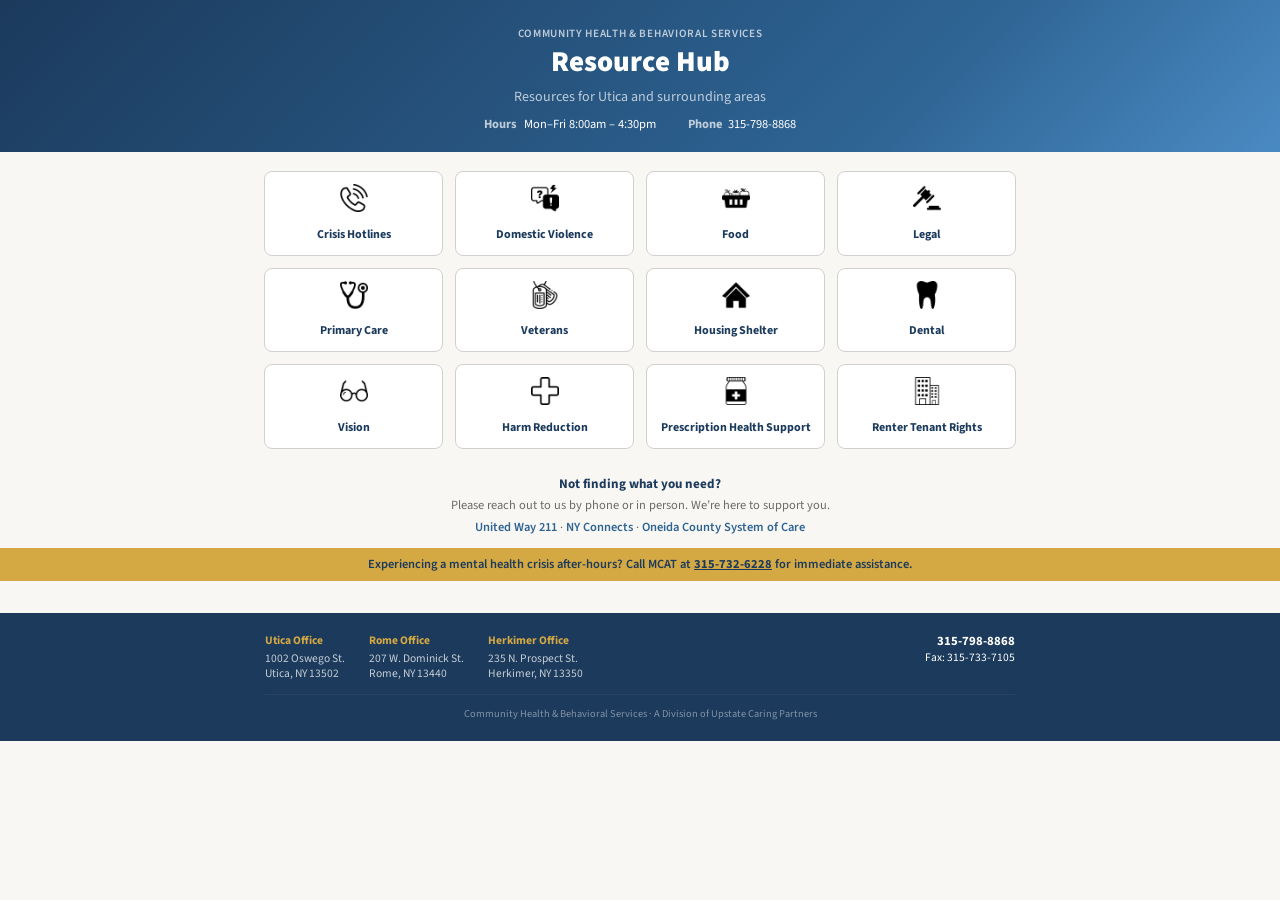
==== commit 6e92ff5c: "Add files via upload" ====
--- a/chbs-resource-hub.html
+++ b/chbs-resource-hub.html
@@ -15,7 +15,8 @@
 .home-grid{display:grid;grid-template-columns:repeat(4,1fr);gap:.75rem;padding:1.2rem 1.5rem;max-width:800px;margin:0 auto}
 .home-card{background:var(--wh);border:1px solid var(--g200);border-radius:8px;padding:.75rem .6rem;text-align:center;text-decoration:none;color:var(--g900);cursor:pointer;transition:all .15s}
 .home-card:hover{border-color:var(--bm);box-shadow:0 2px 8px rgba(0,0,0,.08)}
-.home-card .card-icon{font-size:1.6rem;margin-bottom:.3rem}.home-card .card-title{font-size:.75rem;font-weight:700;color:var(--bd)}
+.home-card .card-icon{font-size:1.6rem;margin-bottom:.3rem}
+.home-card .card-icon img{width:32px;height:32px;object-fit:contain}.home-card .card-title{font-size:.75rem;font-weight:700;color:var(--bd)}
 .home-nf{max-width:800px;margin:.5rem auto 0;text-align:center;padding:0 1.5rem .8rem;font-size:.78rem;color:var(--g500)}
 .home-nf h3{font-size:.82rem;color:var(--bd);margin-bottom:.2rem}.home-nf a{color:var(--bm);text-decoration:none;font-weight:600}
 .crisis-banner{background:var(--gd);color:var(--bd);text-align:center;padding:.5rem 1rem;font-size:.78rem;font-weight:600}.crisis-banner a{color:var(--bd);font-weight:700}
@@ -29,28 +30,38 @@
 .sheet-nav{max-width:8.5in;margin:0 auto;padding:.6rem .35in 0;display:flex;justify-content:space-between;align-items:center}
 .sheet-nav a{color:var(--bm);text-decoration:none;font-weight:600;font-size:.8rem;cursor:pointer}.sheet-nav a:hover{text-decoration:underline}
 .sheet-nav .print-btn{padding:.3rem .8rem;border:1px solid var(--g200);background:var(--wh);border-radius:3px;font-size:.75rem;font-weight:600;cursor:pointer;font-family:inherit;color:var(--g700)}
-.print-page{width:8.5in;min-height:11in;max-height:11in;margin:1rem auto;background:var(--wh);box-shadow:0 2px 20px rgba(0,0,0,.1);display:flex;flex-direction:column;overflow:hidden}
-.page-header{background:linear-gradient(135deg,var(--bd) 0%,var(--bm) 70%,var(--bl) 100%);color:var(--wh);text-align:center;padding:.3in .4in .26in;flex-shrink:0;position:relative}
+#sheet-container{max-width:100%;display:flex;flex-direction:column;align-items:center}
+.print-page{width:8.5in;min-height:11in;max-height:11in;margin:1rem auto;background:var(--wh);box-shadow:0 2px 20px rgba(0,0,0,.1);display:flex;flex-direction:column;overflow:hidden;transform-origin:top center}
+@media screen{.print-page{transform:scale(var(--page-scale,1))}}
+.page-header{background:var(--bd);color:var(--wh);text-align:center;padding:.18in .4in .15in;flex-shrink:0;position:relative}
 .page-header::after{content:'';position:absolute;bottom:0;left:0;right:0;height:4px;background:linear-gradient(90deg,var(--gd),var(--gl),var(--gd))}
 .page-header h1{font-weight:900;font-size:22pt;letter-spacing:.04em;text-transform:uppercase}
-.page-body{flex:1;display:grid;padding:.25in .35in .12in;gap:.22in;overflow:hidden;align-content:start}
+.page-body{flex:1;display:grid;padding:.12in .35in .08in;gap:.18in;overflow:hidden;align-content:start}
 .page-body.two-col{grid-template-columns:1fr 1fr}.page-body.one-col{grid-template-columns:1fr}
-.page-body.col-flow{display:block;column-count:2;column-gap:.22in;padding:.25in .35in .12in;overflow:hidden}
-.page-body.col-flow .flow-item{break-inside:avoid;-webkit-column-break-inside:avoid}
-.page-footer{background:var(--bd);color:var(--wh);padding:.15in .35in;flex-shrink:0;display:flex;justify-content:space-between;align-items:center}
-.footer-offices{display:flex;gap:.35in}.footer-office h4{font-size:6.8pt;font-weight:700;color:var(--gd);margin-bottom:0}
-.footer-office p{font-size:6.3pt;opacity:.8;line-height:1.25}.footer-contact{text-align:right;font-size:6.5pt;line-height:1.25}
-.footer-contact .phone{font-weight:700;font-size:7pt}
-.faq-block{margin-bottom:.065in}.faq-block h3{font-size:8.2pt;font-weight:700;color:var(--bd);margin-bottom:0;line-height:1.3}
-.faq-block p{font-size:7.5pt;color:var(--g700);line-height:1.32;margin-bottom:1px}
+.page-footer{background:var(--bd);color:var(--wh);padding:.12in .25in;flex-shrink:0;display:flex;justify-content:space-between;align-items:flex-start;margin-top:.06in}
+.footer-group{display:flex;gap:.25in;align-items:flex-start}
+.footer-col h4{font-size:6.2pt;font-weight:700;color:var(--gd);margin-bottom:0}
+.footer-col p{font-size:5.8pt;opacity:.8;line-height:1.25}
+.footer-col b{font-weight:700}
+.faq-block{margin-bottom:.065in;font-family:'Source Sans 3',-apple-system,sans-serif;font-size:7.5pt;color:var(--g700);line-height:1.32}
+.faq-block p,.faq-block div:not(.two-col-block):not(.section-hdr),.faq-block span,.faq-block br+br{margin:0!important;padding:0!important}
+.faq-block h3{font-size:8.2pt;font-weight:700;color:var(--bd);margin-bottom:0;line-height:1.3}
+.faq-block p{font-size:7.5pt;color:var(--g700);line-height:1.32;margin:0 0 1px 0}
 .faq-block ul,.faq-block ol{font-size:7.5pt;color:var(--g700);line-height:1.32;margin:0 0 1px 1em;padding:0}.faq-block li{margin-bottom:0}
 .faq-block .two-col-block{display:grid;grid-template-columns:1fr 1fr;gap:4px 8px;font-size:7.5pt;color:var(--g700);line-height:1.32}
+.chbs-callout .two-col-block{display:grid!important;grid-template-columns:1fr 1fr;gap:4px 8px;font-size:7.2pt;color:var(--g700);line-height:1.32;margin-top:4px}
+.chbs-callout .two-col-block>div{padding:0;margin:0}
 .faq-block .two-col-block p{font-size:7.5pt}.faq-block .two-col-block ul,.faq-block .two-col-block ol{font-size:7.5pt;margin:0 0 1px 1em;padding:0}
-.chbs-callout{border-left:3px solid var(--gd);padding:.05in .08in;margin-top:.06in;background:var(--g50)}
+.faq-block p,.faq-block li,.faq-block span,.faq-block div:not(.section-hdr):not(.two-col-block),.faq-block b,.faq-block i,.faq-block u,.faq-block strong,.faq-block em{font-size:7.5pt!important;color:var(--g700)}
+.faq-block .section-hdr{font-size:8pt!important;color:var(--wh)!important;margin-top:0}
+.faq-block h3{font-size:8.2pt!important;color:var(--bd)}
+.chbs-callout{border-left:3px solid var(--gd);padding:.05in .08in;margin-top:.06in;margin-bottom:6px;background:var(--g50);font-size:7.2pt;color:var(--g700);line-height:1.32}
 .chbs-callout h3{font-size:8.2pt;font-weight:700;color:var(--bd);margin-bottom:0}
-.chbs-callout p{font-size:7.2pt;color:var(--g700);line-height:1.32}
+.chbs-callout p,.chbs-callout div{font-size:7.2pt;color:var(--g700);line-height:1.32;margin:0;padding:0}
+.chbs-callout ul,.chbs-callout ol{font-size:7.2pt;color:var(--g700);line-height:1.32;margin:0 0 1px 1em;padding:0}
+.chbs-callout li,.chbs-callout span,.chbs-callout div,.chbs-callout b,.chbs-callout i,.chbs-callout u,.chbs-callout strong,.chbs-callout em{font-size:7.2pt!important;color:var(--g700)}
 .resource-column{overflow:hidden}
-.section-hdr{background:linear-gradient(135deg,var(--bd),var(--bm));color:var(--wh);padding:2.5px 8px;border-radius:3px;font-weight:700;font-size:8pt;margin-bottom:3px;margin-top:7px;text-align:center}
+.section-hdr{background:var(--bd);color:var(--wh)!important;padding:2.5px 8px;border-radius:3px;font-weight:700;font-size:8pt!important;margin-bottom:3px;margin-top:7px;text-align:center}
 .section-hdr:first-child{margin-top:0}
 .res-entry{padding:2px 0;border-bottom:1px solid var(--g100)}.res-entry:last-child{border-bottom:none}
 .res-name{font-weight:700;font-size:8pt;color:var(--g900);line-height:1.2}
@@ -58,30 +69,35 @@
 .res-hours{font-size:7pt;color:var(--g500);line-height:1.2}
 .res-addr{font-size:7.2pt;color:var(--g700);line-height:1.2}
 .res-contact{display:flex;flex-wrap:wrap;gap:5px;align-items:baseline;font-size:7.2pt;line-height:1.2;margin-top:1px}
+.res-contact .ws{margin-left:auto}
 .res-contact .ph{font-weight:600;color:var(--bd)}.res-contact .tx{color:var(--g500)}
 .res-contact .ws{color:var(--bm);text-decoration:none;font-weight:600}
-.not-finding-bar{background:var(--g50);border-top:1px solid var(--g100);padding:.06in .35in;text-align:center;flex-shrink:0}
-.not-finding-bar h4{font-size:7.5pt;background:linear-gradient(135deg,var(--bd),var(--bm));color:var(--wh);display:inline-block;padding:2px 8px;border-radius:3px;margin-bottom:2px}
-.not-finding-bar p{font-size:6.5pt;color:var(--g500)}.not-finding-bar a{color:var(--bm);text-decoration:none;font-weight:600}
+.qr-banner{display:flex;align-items:center;justify-content:space-between;padding:4px 10px;border-radius:4px;margin-bottom:3px}
+.qr-banner .qr-label{font-weight:700;font-size:8pt;color:var(--wh);flex:1;text-align:center}
+.qr-banner .qr-img{width:38px;height:38px;flex-shrink:0;border-radius:2px}
+.qr-banner .qr-img img{width:100%;height:100%;object-fit:contain}
+.not-finding-bar{background:var(--g50);border-top:1px solid var(--g100);padding:.04in .35in;display:flex;align-items:center;gap:8px;flex-shrink:0}
+.not-finding-bar h4{font-size:7pt;font-weight:700;color:var(--bd);display:inline-block;white-space:nowrap;margin:0}
+.not-finding-bar p{font-size:6.5pt;color:var(--g500);margin:0}.not-finding-bar a{color:var(--bm);text-decoration:none;font-weight:600}
 @media print{body{background:white}.home-page,.sheet-nav,.crisis-banner{display:none!important}.print-page{margin:0;box-shadow:none;width:100%;min-height:auto;max-height:none;page-break-after:always}@page{size:letter;margin:0}}
 </style></head><body>
 <div id="home-page" class="home-page active">
 <div class="home-hero"><div class="org-name">Community Health &amp; Behavioral Services</div><h1>Resource Hub</h1><p class="subtitle">Resources for Utica and surrounding areas</p>
-<div class="home-info-bar"><div class="info-item"><span class="info-label">Hours</span><span>Mon–Fri 8:00am – 4:30pm</span></div><div class="info-item"><span class="info-label">Phone</span><span>315-798-8868</span></div></div></div>
+<div class="home-info-bar"><div class="info-item"><span class="info-label">Hours</span><span>Mon&#x2013;Fri 8:00am &#x2013; 4:30pm</span></div><div class="info-item"><span class="info-label">Phone</span><span>315-798-8868</span></div></div></div>
 <div class="home-grid" id="home-grid"></div>
-<div class="home-nf"><h3>Not finding what you need?</h3><p>Please reach out to us by phone or in person. We're here to support you.</p><p style="margin-top:.3rem"><a href="http://211midyork.com">United Way 211</a> · <a href="http://nyconnects.ny.gov">NY Connects</a> · <a href="http://oneidacountysoc.com">Oneida County System of Care</a></p></div>
+<div class="home-nf"><h3>Not finding what you need?</h3><p>Please reach out to us by phone or in person. We&#x2019;re here to support you.</p><p style="margin-top:.3rem"><a href="http://211midyork.com">United Way 211</a> &middot; <a href="http://nyconnects.ny.gov">NY Connects</a> &middot; <a href="http://oneidacountysoc.com">Oneida County System of Care</a></p></div>
 <div class="crisis-banner">Experiencing a mental health crisis after-hours? Call MCAT at <a href="tel:3157326228">315-732-6228</a> for immediate assistance.</div>
-<footer class="home-ft"><div class="home-ft-inner"><div class="footer-offices"><div class="footer-office"><h4>Utica Office</h4><p>1002 Oswego St.<br>Utica, NY 13502</p></div><div class="footer-office"><h4>Rome Office</h4><p>207 W. Dominick St.<br>Rome, NY 13440</p></div><div class="footer-office"><h4>Herkimer Office</h4><p>235 N. Prospect St.<br>Herkimer, NY 13350</p></div></div><div class="footer-contact"><div class="phone">315-798-8868</div><div>Fax: 315-733-7105</div></div></div><div class="home-ft-bottom">Community Health &amp; Behavioral Services · A Division of Upstate Caring Partners</div></footer>
+<footer class="home-ft"><div class="home-ft-inner"><div class="footer-offices"><div class="footer-office"><h4>Utica Office</h4><p>1002 Oswego St.<br>Utica, NY 13502</p></div><div class="footer-office"><h4>Rome Office</h4><p>207 W. Dominick St.<br>Rome, NY 13440</p></div><div class="footer-office"><h4>Herkimer Office</h4><p>235 N. Prospect St.<br>Herkimer, NY 13350</p></div></div><div class="footer-contact"><div class="phone">315-798-8868</div><div>Fax: 315-733-7105</div></div></div><div class="home-ft-bottom">Community Health &amp; Behavioral Services &middot; A Division of Upstate Caring Partners</div></footer>
 </div><div id="sheet-container"></div>
 <script>
-var DATA={"home":[{"sheetName":"Crisis Hotlines","title":"Hotlines & Crisis","icon":"☎","status":"live"},{"sheetName":"Domestic Violence","title":"Domestic Violence","icon":"🛡","status":"live"},{"sheetName":"Food","title":"Food","icon":"🍎","status":"live"},{"sheetName":"Legal","title":"Legal","icon":"⚖","status":"live"},{"sheetName":"Primary Care","title":"Primary Care Doctors","icon":"🩺","status":"live"},{"sheetName":"Veterans","title":"Veterans","icon":"🎖","status":"live"},{"sheetName":"Housing Shelter","title":"Housing / Shelter","icon":"🏠","status":"live"},{"sheetName":"Dental","title":"Dental Care","icon":"🦷","status":"live"},{"sheetName":"Vision","title":"Vision Care","icon":"👁","status":"live"},{"sheetName":"Harm Reduction","title":"Harm Reduction","icon":"💊","status":"live"},{"sheetName":"Prescription Health Support","title":"Prescription & Health Support","icon":"💊","status":"live"},{"sheetName":"Renter Tenant Rights","title":"Renting / Tenant Rights","icon":"🏠","status":"live"}],"sheets":{"crisis-hotlines":{"title":"Hotlines & Crisis","icon":"☎","status":"live","pages":[{"faq":[{"q":"What is a Mental Health Crisis?","a":"A mental health crisis is when someone’s actions put them in danger. Or, when they can’t care for themselves or function well in their community. People can call for themselves, or for people they’re worried about.\nIf you feel unsafe, like you might hurt yourself or someone else, please reach out to Crisis Support Services.","aHTML":"<p>A mental health crisis is when someone’s actions put them in danger. Or, when they can’t care for themselves or function well in their community. People can call for themselves, or for people they’re worried about.</p><p>If you feel unsafe, like you might hurt yourself or someone else, please reach out to Crisis Support Services.</p>"},{"q":"What are Crisis Support Services?","a":"Crisis Support Services connect you with an advocate who can help you make a plan to stay safe. They can send an advocate to you in-person to keep you safe. They can also connect you with more support.","aHTML":"<p>Crisis Support Services connect you with an advocate who can help you make a plan to stay safe. They can send an advocate to you in-person to keep you safe. They can also connect you with more support.</p>"},{"q":"What Happens when I call a Crisis Line?","a":"When you call a Crisis Line, you may have to make choices in an automated menu. Services are free & confidential. Advocates help with safety planning, emotional support, and/or connecting to emergency services.\nYou can share as little or as much information as you want. You are in control of the call.","aHTML":"<p>When you call a Crisis Line, you may have to make choices in an automated menu. Services are free &amp; confidential. Advocates help with safety planning, emotional support, and/or connecting to emergency services.</p><p>You can share as little or as much information as you want. You are in control of the call.</p>"},{"q":"What if I’m Safe but Need to Talk to Someone?","a":"If you are not having an emergency, Warmline services can connect you with an advocate. The advocate is there to listen, understand, and help you feel better. This can be a chat on the phone, a text message, or even talking to someone in person.","aHTML":"<p>If you are not having an emergency, Warmline services can connect you with an advocate. The advocate is there to listen, understand, and help you feel better. This can be a chat on the phone, a text message, or even talking to someone in person.</p>"},{"q":"What other supports are there?","a":"There are support hotlines on this list for people facing many different challenges.\nIf this list doesn’t have what you need, please let us know so we can help you get connected.","aHTML":"<p>There are support hotlines on this list for people facing many different challenges.</p><p>If this list doesn’t have what you need, please let us know so we can help you get connected.</p>"}],"callout":{"title":"Crisis Support at CHBS","text":"CHBS offers Crisis Support by phone or in person. You can talk to someone who will listen, support you, and help you make a plan to stay safe. We can also help connect you with more supports if needed.\nCall us or stop in at any CHBS Location.\nMonday - Friday 8:00 am-4:30 pm"},"sections":[{"title":"Crisis Hotlines","r":[{"n":"Mobile Crisis Assessment Team (MCAT)","s":"24/7 Crisis Intervention, Safety Plan, Support, Referrals","p":"315-732-6228 or 1-844-732-6228"},{"n":"Suicide and Crisis Lifeline","s":"24/7 Crisis Intervention, Safety Plan, Support, Referrals","p":"988","t":"988","w":"988lifeline.org"},{"n":"Crisis Text Line","s":"24/7 Crisis Intervention, Safety Plan, Support, Referrals","t":"741741","w":"crisistextline.org"}]},{"title":"Warmline","r":[{"n":"National Warmline","s":"Peer Help, Wellness, “A place to call when you want to talk”","p":"1-844-976-5463 or 1-607-687-1314"}]},{"title":"Substance Use","r":[{"n":"HOPELine","s":"24/7 Crisis Intervention, Information, Referrals, Support","p":"1-877-846-7369","t":"467369","w":"oasas.ny.gov/hopeline"},{"n":"Never Use Alone","s":"24/7 Peer Support, Overdose Prevention","p":"1-877-696-1996","w":"neverusealone.com"}]},{"title":"Gambling","r":[{"n":"HOPELine","s":"24/7 Crisis Intervention, Information, Referrals, Support","p":"1-877-846-7369","t":"467369","w":"oasas.ny.gov/hopeline"},{"n":"National Problem Gambling Helpline","s":"24/7 Hope & Help without Stigma or Shame","p":"1-800-426-2537","t":"800426","w":"1800gamblerchat.org"}]},{"title":"Shelter / Homeless","r":[{"n":"ICAN Street Outreach","s":"24/7 Homelessness Services, Advocacy, Support","p":"315-982-1109","w":"ican.family"}]}]},{"faq":[],"callout":null,"sections":[],"L":[{"title":"Domestic Violence","r":[{"n":"NYS Office for the Prevention of Domestic Violence","s":"24/7 Crisis Support, Advocacy, Education","p":"1-800-942-6906","t":"844-997-2121","w":"opdv.ny.gov/survivors-victims"},{"n":"National Domestic Violence Hotline","s":"24/7 Crisis Support, Advocacy, Education","p":"1-800-799-7233","t":"88788","w":"thehotline.org"},{"n":"YWCA Mohawk Valley","s":"24/7 Crisis Support, Advocacy, Education","p":"315-797-7740","t":"315-797-7740","w":"ywcamv.org"},{"n":"Love Is Respect (Ages 13-26)","s":"24/7 Crisis Support, Advocacy, Education","p":"1-866-331-9474","t":"LOVEIS to 22522","w":"loveisrespect.org"}]},{"title":"Veterans","r":[{"n":"VA Suicide Hotline","s":"24/7 Crisis Support for Veterans, Families, Friends","p":"988, press option 1","t":"838255","w":"veteranscrisisline.net"},{"n":"NVF Lifeline for Vets","s":"24/7 Veteran-to-Veteran Support","p":"1-888-777-4443","w":"nvf.org"},{"n":"ROGER Program","s":"24/7 Counseling, Crisis Support, Safety Planning","p":"1-833-697-6437","w":"goroger.org"},{"n":"VA Health Connect","s":"Connect with Primary Care, Mental Health, and more","p":"1-800-877-6976","w":"va.gov"}]},{"title":"Eating Disorders","r":[{"n":"National Alliance for Eating Disorders Helpline","s":"Mon-Fri 9:00 am-6:00 pm, Support, Referrals","p":"1-866-662-1235","w":"nationaleatingdisorders.org"}]}],"R":[{"title":"LGBTQ-IA","r":[{"n":"The Trevor Project","s":"Ages 13-24, 24/7 Crisis Support, Resources, Education","p":"1-866-488-7386","t":"678678","w":"thetrevorproject.org"},{"n":"LGBT Hotline","s":"Mon-Fri 4-11pm; Sat 12-5pm","p":"1-888-843-4564","w":"thetrevorproject.org"},{"n":"Trans Hotline","s":"Mon-Fri 1:00 pm-9:00 pm, Peer Support","p":"1-877-565-8860","w":"translifeline.org"}]},{"title":"Children & Teens","r":[{"n":"Boys Town National Hotline (Not Gender-Specific)","s":"24/7 Crisis Support for Children, Youth & Parents","p":"1-800-448-3000","t":"VOICE to 20121","w":"boystown.org"},{"n":"National Runaway Safeline","s":"24/7 Support for Youth & Parents","p":"1-800-786-2929","t":"1-800-786-2929","w":"1800runaway.org"},{"n":"Childhelp National Child Abuse Hotline","s":"24/7 Crisis Support, Q&A, Guidance","p":"1-800-422-4453","t":"1-800-422-4453","w":"childhelpline.org"},{"n":"Hopeline Youth Line","s":"24/7 Teen to Teen Peer Support","t":"HOPELINE to 741741","w":"hopeline.com"},{"n":"Lucile Packard Children’s Hospital Teen Line","s":"7:00 am-11:00 pm Confidential Health Info","p":"1-888-711-8336"}]}],"nf":true}]},"domestic-violence":{"title":"Domestic Violence","icon":"🛡","status":"live","pages":[{"faq":[{"q":"What is Domestic Violence?","a":"DV is a pattern of behaviors. It’s used by one partner to keep power over another person in a relationship. DV comes in many forms: Physical Abuse, Emotional Verbal Abuse, Sexual Abuse, Financial Abuse, Digital Abuse, and Stalking.\nYou deserve to feel safe. You have the right to say “no”. If someone is making you feel unsafe, hurting you, or taking advantage of you, there is help.\nNot sure? You can also get support to learn about healthy relationships. This includes setting boundaries and making decisions that are right for you.","aHTML":"<p>DV is a pattern of behaviors. It’s used by one partner to keep power over another person in a relationship. DV comes in many forms: Physical Abuse, Emotional Verbal Abuse, Sexual Abuse, Financial Abuse, Digital Abuse, and Stalking.</p><p>You deserve to feel safe. You have the right to say “no”. If someone is making you feel unsafe, hurting you, or taking advantage of you, there is help.</p><p>Not sure? You can also get support to learn about healthy relationships. This includes setting boundaries and making decisions that are right for you.</p>"},{"q":"What Kind of Resources Are There?","a":"Hotlines - Connect with someone who can listen to you, explain options, find help, and create safety plans.\nShelters - DV shelters are a safe space that a person can go when they leave DV. Hotlines refer directly to shelters when needed.\nAdvocates - Can help you learn about your options and make a plan. They can go with you to a police station, court, or appointments.\nClasses / Groups - Help you learn about DV, healthy relationships, boundaries, financial independence, and more.","aHTML":"<p>Hotlines - Connect with someone who can listen to you, explain options, find help, and create safety plans.</p><p>Shelters - DV shelters are a safe space that a person can go when they leave DV. Hotlines refer directly to shelters when needed.</p><p>Advocates - Can help you learn about your options and make a plan. They can go with you to a police station, court, or appointments.</p><p>Classes / Groups - Help you learn about DV, healthy relationships, boundaries, financial independence, and more.</p>"},{"q":"What Happens When I Call a Hotline?","a":"Hotlines are free & confidential. Hotline Advocates help people in crisis. They do this through safety planning, emotional support, and/or connecting to emergency services.\nYou can share as little or as much information as you want. You are in control of the call.","aHTML":"<p>Hotlines are free &amp; confidential. Hotline Advocates help people in crisis. They do this through safety planning, emotional support, and/or connecting to emergency services.</p><p>You can share as little or as much information as you want. You are in control of the call.</p>"}],"callout":{"title":"How do I get help to get started?","text":"Speak with any staff at CHBS. We will address urgent needs as best we can, and/or schedule you to meet with someone who can help."},"sections":[{"title":"Hotlines","r":[{"n":"NYS Office for the Prevention of Domestic Violence","s":"24/7, Crisis Support, Advocacy, Education","p":"1-800-942-6906","t":"844-997-2121","w":"opdv.ny.gov/survivors-victims"},{"n":"National Domestic Violence Hotline","s":"24/7, Crisis Support, Advocacy, Education","p":"1-800-799-7233 / TTY 1-800-787-3224","t":"88788","w":"thehotline.org"},{"n":"YWCA Oneida County","s":"24/7, Crisis Support, Advocacy, Education","p":"315-797-7740","t":"315-797-7740","w":"ywcamv.org"},{"n":"YWCA Herkimer County","s":"24/7, Crisis Support, Advocacy, Education","p":"315-866-4120","w":"ywcamv.org"},{"n":"Catholic Charities Herkimer County","s":"24/7, Crisis Support, Advocacy, Education","p":"315-866-0458","w":"ccherkimercounty.org"},{"n":"Help Restore Hope Center Madison County","s":"24/7, Crisis Support, Advocacy, Education","p":"1-855-966-9723","w":"liberty-resources.org/hrhc"}]},{"title":"Local Offices","r":[{"n":"YWCA Oneida County","s":"Crisis Support, Advocacy, Education","h":"Mon-Fri 9:00 am-4:30 pm","a":"7 Rutger Park","c":"Utica, NY 13501","p":"315-732-2159","w":"ywcamv.org"},{"n":"Catholic Charities Herkimer County","s":"Crisis Support, Advocacy, Education","h":"Mon-Fri 8:00 am-3:30 pm","a":"61 West St","c":"Ilion, NY 13357","p":"315-894-9917","w":"ccherkimercounty.org"}]}]}]},"food":{"title":"Food","icon":"🍎","status":"live","pages":[{"faq":[{"q":"What is a Food Pantry?","a":"A Food Pantry provides food for individuals and families in need. It is sometimes called a Food Bank. Visiting a Food Pantry is like a trip to the grocery store for food you need to prepare at home.","aHTML":"<p>A Food Pantry provides food for individuals and families in need. It is sometimes called a Food Bank. Visiting a Food Pantry is like a trip to the grocery store for food you need to prepare at home.</p>"},{"q":"What is a Soup Kitchen?","a":"A Soup Kitchen provides prepared meals for individuals and families in need. Food from a Soup Kitchen may be fresh or frozen. Sometimes, you can eat at the Soup Kitchen. Sometimes, you can take it to-go.","aHTML":"<p>A Soup Kitchen provides prepared meals for individuals and families in need. Food from a Soup Kitchen may be fresh or frozen. Sometimes, you can eat at the Soup Kitchen. Sometimes, you can take it to-go.</p>"},{"q":"What is FoodSense?","a":"FoodSense offers low-cost packages of groceries to individuals or families in need. A package costs $20.50 and has 12-15 items. You can buy several packages at once and can use SNAP to pay.","aHTML":"<p>FoodSense offers low-cost packages of groceries to individuals or families in need. A package costs $20.50 and has 12-15 items. You can buy several packages at once and can use SNAP to pay.</p>"},{"q":"What is SNAP? What is WIC?","a":"SNAP, sometimes called Food Stamps, helps low-income individuals or families afford food. You can apply for SNAP online or in person, or get support to apply through one of the agencies listed.\nWIC is a special food program for low-income women, infants, and children up to age 5. You can apply for WIC online or in person.","aHTML":"<p>SNAP, sometimes called Food Stamps, helps low-income individuals or families afford food. You can apply for SNAP online or in person, or get support to apply through one of the agencies listed.</p><p>WIC is a special food program for low-income women, infants, and children up to age 5. You can apply for WIC online or in person.</p>"},{"q":"How do I get started?","a":"Call or go to one of the listed agencies. Bring with you: Identification, Benefits Card (Medicaid/SNAP), Income Information, Rent/Bill Statements. If you do not have all of these, they may be able to help.","aHTML":"<p>Call or go to one of the listed agencies. Bring with you: Identification, Benefits Card (Medicaid/SNAP), Income Information, Rent/Bill Statements. If you do not have all of these, they may be able to help.</p>"},{"q":"How do I get help to get started?","a":"Speak with any staff at CHBS. We will address urgent needs as best we can, and/or schedule you to meet with someone who can help.","aHTML":"<p>Speak with any staff at CHBS. We will address urgent needs as best we can, and/or schedule you to meet with someone who can help.</p>"}],"callout":{"title":"What can I do if I don’t have food today?","text":"Our team can help you access food today. Ask any member of the CHBS team for help."},"sections":[{"title":"Food Pantry","r":[{"n":"Thea Bowman Food Pantry","s":"Mon, Wed, & Thu 12:30pm-3pm","a":"731 Lafayette St","c":"Utica, NY 13502","p":"315-797-0748"},{"n":"Utica Food Pantry","s":"Mon, Wed, & Thu: 11am-1pm","a":"524 Elizabeth St","c":"Utica, NY 13501","p":"315-724-6000"},{"n":"St. Margaret’s Food Pantry at Grace Church","s":"Friday 10am-1pm","a":"11 Devereux St","c":"Utica, NY 13501","p":"315-733-7575"},{"n":"Rescue Mission of Utica","s":"Mon, Tue, Thu, & Fri: 9am-11am, 1pm-3pm","a":"1013 West St","c":"Utica, NY 13501","p":"315-735-1645"},{"n":"Seeds of Hope Food Pantry","s":"Tue & Thu: 9:30am-11:30am","a":"1605 Genesee St","c":"Utica, NY 13501","p":"315-732-5111"},{"n":"St. John’s Outreach Food Pantry","s":"Mon: 9-10am & 1-2pm, Tue: 1-2pm, Wed: 9-10am","a":"1119 Elm St","c":"Utica, NY 13501","p":"315-732-6171"},{"n":"Johnson Park Food Pantry","s":"Days and Times Vary, Call for Information","a":"1404 West St","c":"Utica, NY 13501","p":"315-794-1904"},{"n":"Veteran’s Outreach Center Food Pantry","s":"Mon-Fri: 9am-1pm","a":"726 Washington St","c":"Utica, NY 13502","p":"315-765-0975"},{"n":"Ilion-Frankfort Food Pantry","s":"Mon-Fri: 1pm-3pm","a":"60 West St","c":"Ilion, NY 13357","p":"315-894-9917"},{"n":"Salvation Army of Utica","s":"Call Mon to reserve, Pickup Wed 10am-2pm","a":"14 Clinton Place","c":"Utica, NY 13501","p":"315-337-2516"}]}]},{"faq":[],"callout":null,"sections":[],"L":[{"title":"Food Pantry Continued","r":[{"n":"Rome Rescue Mission","s":"Mon-Fri: 9am-5pm","a":"413 E Dominick St","c":"Rome, NY 13440","p":"315-337-2516"},{"n":"Rome Food Pantry – Catholic Charities","s":"Tue-Fri: 9:30am-11:30am, 1pm-3pm","a":"199 W Dominick St","c":"Rome, NY 13440","p":"315-337-8600"},{"n":"Salvation Army of Rome Pantry","s":"Thursday: 10am-2pm","a":"410 W Dominick St","c":"Rome, NY 13440","p":"315-336-4260"}]},{"title":"Soup Kitchen / Prepared Meals","r":[{"n":"The Salvation Army of Utica Soup Kitchen","s":"Mon-Fri: 11am-1pm","a":"14 Clinton Place","c":"Utica, NY 13501","p":"315-724-8736"},{"n":"Hope House","s":"Mon-Sat: 10-11am, 12-1pm, 4-5pm; Sun: 12-1pm, 4-5pm","a":"112 South St","c":"Utica, NY 13501","p":"315-793-3723"},{"n":"Rescue Mission of Utica Bagged Lunch","s":"Sun-Sat: 11:15am-Until food runs out","a":"203-205 Rutger St","c":"Utica, NY 13501","p":"315-735-1645 ext. 2151"},{"n":"Mother Marianne’s West Side Kitchen","s":"Mon-Fri 11:30am-12:30pm; Sat-Sun (Bagged) 11:30am-12:30pm","a":"702 Columbia St","c":"Utica, NY 13502","p":"315-735-3289"},{"n":"St. Patrick’s Food Pantry","s":"Mon & Fri: 3:30pm-4:30pm","a":"117 E Walnut St","c":"Oneida, NY 13421","p":"315-447-7334"}]},{"title":"FoodSense","r":[{"n":"Catholic Charities Utica","s":"Place orders in person, Mon-Fri 9am-3pm","a":"1408 Genesee St","c":"Utica, NY 13501","p":"315-724-2158 ext. 2248","w":"foodbankcny.org"}]}],"R":[{"title":"SNAP","r":[{"n":"NYS SNAP","s":"Apply Online or By Phone","p":"1-800-342-3009","w":"ny.gov/services/apply-snap"},{"n":"Oneida County Dept of Social Services","s":"Mon-Fri 8:30am-4:30pm","a":"800 Park Ave, Utica / 300 W Dominick St, Rome","p":"315-798-5502"},{"n":"Resource Center for Independent Living (RCIL)","s":"Advocacy and Assistance with Applying for SNAP","h":"Mon-Fri 8:00 am-4:00 pm","a":"131 Genesee St","c":"Utica, NY 13501","p":"315-797-4642","w":"rcil.com"},{"n":"Catholic Charities Herkimer County","s":"Advocacy and Assistance with Applying for SNAP","h":"Mon-Fri 8:00 am-3:30 pm","a":"61 West St","c":"Ilion, NY 13357","p":"315-894-9917","w":"ccherkimercounty.org"},{"n":"Madison County Dept of Social Services","s":"Mon-Fri 8:00 am-4:00 pm","a":"138 N Court St","c":"Wampsville, NY 13163","w":"madisoncounty.ny.gov"},{"n":"Mohawk Valley Community Action Agency","s":"Advocacy and Assistance with Applying for SNAP","h":"Mon-Fri 8:00 am-4:00 pm","a":"110 N. Main St","c":"Canastota, NY 13032","p":"315-624-9930 ext. 2609","w":"mcvaa.com"},{"n":"Herkimer County Dept of Social Services","s":"Mon-Fri 8:00 am-4:30 pm","a":"301 N Washington St, #2110","c":"Herkimer, NY 13350","w":"herkimercounty.org"}]},{"title":"WIC","r":[{"n":"Tri-County WIC","s":"Utica: 315-798-5066 | Rome: 315-356-4755 | Ilion: 315-866-5029 | Rome: 315-363-3210"}]}],"nf":true}]},"legal":{"title":"Legal","icon":"⚖","status":"live","pages":[{"faq":[{"q":"What is Legal Aid?","a":"Legal Aid provides free counsel, advice, and legal representation to people who cannot pay for representation. Legal Aid does not support criminal matters, but civil matters, such as: Consumer Rights, Housing/Renter Rights, Eviction/Foreclosure, Bankruptcy, Special Education, Access to Healthcare, Public Benefits, Unemployment, Divorce & Family Court, Domestic Violence, Employment, Disability Advocacy, Fair Hearings, Citizenship and Immigration, Farmworker Law.","aHTML":"<p>Legal Aid provides free counsel, advice, and legal representation to people who cannot pay for representation. Legal Aid does not support criminal matters, but civil matters, such as: Consumer Rights, Housing/Renter Rights, Eviction/Foreclosure, Bankruptcy, Special Education, Access to Healthcare, Public Benefits, Unemployment, Divorce &amp; Family Court, Domestic Violence, Employment, Disability Advocacy, Fair Hearings, Citizenship and Immigration, Farmworker Law.</p>"},{"q":"What are Mediation Services?","a":"Professional Mediators certified by the NYS Unified Court System. Mediators remain impartial. They guide each person to express their concerns and listen to one another. The goal is to reach a mutual agreement.","aHTML":"<p>Professional Mediators certified by the NYS Unified Court System. Mediators remain impartial. They guide each person to express their concerns and listen to one another. The goal is to reach a mutual agreement.</p>"},{"q":"What is an Advocate?","a":"An advocate helps you express your views and wishes. They support you in standing up for your rights. They can help explore options and assist in working with the legal system.","aHTML":"<p>An advocate helps you express your views and wishes. They support you in standing up for your rights. They can help explore options and assist in working with the legal system.</p>"},{"q":"What is a Public Defender?","a":"A Public Defender is a lawyer. They represent people who are charged with a crime and cannot hire a lawyer.","aHTML":"<p>A Public Defender is a lawyer. They represent people who are charged with a crime and cannot hire a lawyer.</p>"},{"q":"How do I get started?","a":"Call an office that helps with the problem you’re facing. Staff may ask you for contact information, details of the problem, and how you would like them to help you. Sometimes, you can get help right away. Other times, there may be a delay as your request is processed.","aHTML":"<p>Call an office that helps with the problem you’re facing. Staff may ask you for contact information, details of the problem, and how you would like them to help you. Sometimes, you can get help right away. Other times, there may be a delay as your request is processed.</p>"}],"callout":{"title":"How do I get help to get started?","text":"Speak with any staff at CHBS. We will address urgent needs as best we can, and/or schedule you to meet with someone who can help."},"sections":[{"title":"Legal Aid","r":[{"n":"Legal Aid Society of Mid-New York","s":"Legal Counsel, Advice, Representation","a":"120 Bleeker Street","c":"Utica","p":"1-877-777-6152","w":"lasmny.org"}]},{"title":"Mediation","r":[{"n":"Empowered Pathways","s":"Legal Mediation, Small Claims, Family/Custody, Disputes","h":"Mon-Fri 9:00 am-4:00 pm","a":"502 Court St, Suite 234","c":"Utica","p":"315-724-1718","w":"empoweredpathways.org"}]},{"title":"Advocacy","r":[{"n":"Resource Center for Independent Living (RCIL)","s":"Long Term Care, DSS, SSI/SSD, ADA, Education","h":"Mon-Fri 8:00 am-4:00 pm","a":"131 Genesee Street","c":"Utica","p":"315-797-4642","w":"rcil.com"},{"n":"RCIL Herkimer","h":"Mon-Fri 8:00 am-4:00 pm","a":"420 E German St, Suite 107A","c":"Herkimer","p":"315-866-7245","w":"rcil.com"},{"n":"YWCA Utica","h":"Mon-Fri 9:00 am-4:30 pm","a":"7 Rutger Park","c":"Utica","p":"315-732-2159","w":"ywcamv.org"},{"n":"The Center - Immigration & Citizenship","s":"Advocacy, Legal Aid, Paperwork Assistance, Classes","a":"201 Bleeker Street","c":"Utica","p":"315-738-1083","w":"thecenterutica.org"},{"n":"Office for Aging and Continuing Care","s":"Elder Abuse & Neglect, Guardianship, Long-Term Care, Legal","a":"800 Park Avenue","c":"Utica","p":"315-798-5700","w":"ocgov.net"}]}]},{"faq":[],"callout":null,"sections":[],"L":[{"title":"Public Defenders","r":[{"n":"Oneida County Public Defenders","s":"Criminal Court Legal Counsel, Advice, Representation","a":"321 Main Street","c":"Utica","p":"315-798-5870","w":"ocgov.net"},{"n":"Madison County Public Defenders","s":"Criminal Court Legal Counsel, Advice, Representation","a":"1091 Northside Plaza, Suite 2/Box 6","c":"Oneida","p":"315-366-2483","w":"madisoncounty.ny.gov"},{"n":"Onondaga County Public Defenders","s":"Criminal Court Legal Counsel, Advice, Representation","a":"109 South Warren St, Suite 220","c":"Syracuse","p":"315-476-2921","w":"ocbaacp.org"},{"n":"Herkimer County Public Defenders","s":"Criminal Court Legal Counsel, Advice, Representation","a":"209 N Washington Street","c":"Herkimer","p":"315-866-0006","w":"herkimercounty.org"}]}],"R":[{"title":"Hotlines","r":[{"n":"Adult Protective Services","s":"Report Abuse of Disabled Adult, Suspected, Confidential","h":"Mon-Fri 8:30 am-4:30 pm","p":"315-798-5968 / After Hrs: 1-844-697-3505","w":"ocfs.ny.gov"},{"n":"Child Protective Services","s":"24/7 Report Suspected Child Abuse, Confidential","p":"1-800-342-3720 / TTY 1-800-638-5163","w":"ocfs.ny.gov"},{"n":"Office of Victim Services","s":"Financial Support, Advocacy, Education","p":"1-800-247-8035","w":"ovs.ny.gov"},{"n":"Identity Theft - Federal Trade Commission","s":"Assistance Navigating Identity Theft","p":"1-877-438-4338","w":"identitytheft.gov"},{"n":"Do Not Call Registry","s":"Reduce Telemarketing Calls","p":"1-888-382-1222","w":"donotcall.gov"},{"n":"ASCEND Registry","s":"Voluntary Registry for people with disabilities, to make EMS, Fire Dept, Police aware of needs","p":"315-736-8364","w":"ascend@oneidacountysheriff.us"},{"n":"NYS Justice Center","s":"24/7 Report Suspected Abuse/Neglect of People with Special Needs, Confidential","p":"518-549-0200","w":"justicecenter.ny.gov"},{"n":"Fair Housing Hotline","s":"Report Fair Housing Violations, Discrimination","p":"518-474-4429 or 1-844-862-8703","w":"dos.ny.gov"}]}],"nf":true}]},"primary-care":{"title":"Primary Care Doctors","icon":"🩺","status":"live","pages":[{"faq":[{"q":"Why is a Primary Care Provider important?","a":"A Primary Care Provider, or PCP, advocates for you and your health. As part of your Treatment Team, they work with other healthcare providers. They coordinate care for the whole person. They can teach you skills to protect your health and provide treatment to manage illness.","aHTML":"<p>A Primary Care Provider, or PCP, advocates for you and your health. As part of your Treatment Team, they work with other healthcare providers. They coordinate care for the whole person. They can teach you skills to protect your health and provide treatment to manage illness.</p>"},{"q":"What services can a PCP provide?","a":"A PCP supports your health with a wide variety of services including: Checkups, Physical Exams, Medication, Nutrition & Diet Advice, Smoking Cessation, Blood Work, Preventative Services, Referrals to Specialists, Disease Management, Exercise Advice.","aHTML":"<p>A PCP supports your health with a wide variety of services including: Checkups, Physical Exams, Medication, Nutrition &amp; Diet Advice, Smoking Cessation, Blood Work, Preventative Services, Referrals to Specialists, Disease Management, Exercise Advice.</p>"},{"q":"How do I get started?","a":"Call an office near you and ask staff:\n“Are you taking new patients?”\n“Do you work with my insurance?”\nOffice staff will ask you for your name and other identifying info. They will ask for your address and your insurance info. They may ask if you have concerns about your health. They will schedule you to come into the office and meet your PCP, or add you to a waitlist.","aHTML":"<p>Call an office near you and ask staff:</p><ul><li>“Are you taking new patients?”</li><li>“Do you work with my insurance?”</li><li>Office staff will ask you for your name and other identifying info. They will ask for your address and your insurance info. They may ask if you have concerns about your health. They will schedule you to come into the office and meet your PCP, or add you to a waitlist.</li></ul>"},{"q":"How do I get help to get started?","a":"Speak with any staff at CHBS. We will address urgent needs as best we can, and/or schedule you to meet with someone who can help.","aHTML":"<p>Speak with any staff at CHBS. We will address urgent needs as best we can, and/or schedule you to meet with someone who can help.</p>"}],"callout":{"title":"What if I have a health emergency?","text":"There are several hospitals nearby if you have a life-threatening emergency:\nWynn Hospital - MVHS: 315-917-9966\nRome Hospital: 315-338-7000\nLittle Falls Hospital: 315-823-1000\nCommunity Memorial: 315-824-1100\nSUNY Upstate Hospital: 315-464-5540\nCrouse Hospital: 315-470-7111"},"sections":[{"title":"Utica","r":[{"n":"Upstate Family Health Center","a":"1001 Noyes St","c":"Utica, NY 13502","p":"315-624-9470"},{"n":"MVHS Sister Rose Vincent Family Medicine Center","a":"120 Hobart St","c":"Utica, NY 13501","p":"315-798-1149"},{"n":"Mosaic Health Utica","a":"1651 Oneida St","c":"Utica, NY 13501","p":"315-793-7600"},{"n":"MVHS Medical Group - East Utica","a":"1256 Culver Ave","c":"Utica, NY 13501","p":"315-738-7186"},{"n":"MVHS Medical Group - North Utica","a":"417 Trenton Rd","c":"Utica, NY 13502","p":"315-797-5810"}]},{"title":"New Hartford","r":[{"n":"Slocum Dickson Medical Group","a":"1729 Burrstone Rd","c":"New Hartford, NY 13413","p":"315-798-1500"},{"n":"CNY Family Nurse Practitioner","a":"1 Mill St","c":"New Hartford, NY 13413","p":"315-798-1260"},{"n":"MVHS Medical Group - Washington Mills","a":"3946 Oneida St","c":"New Hartford, NY 13413","p":"315-624-8300"}]},{"title":"Rome","r":[{"n":"Rome Health","a":"1500 N. James St","c":"Rome, NY 13440","p":"315-338-7040"},{"n":"MVHS Medical Group - Rome","a":"1617 North James St, Suite 900","c":"Rome, NY 13440","p":"315-798-1260"}]}]},{"faq":[],"callout":{"title":"No Insurance? Not Enough?","text":"Ask us about how to get connected with an Insurance Navigator at CHBS, in the community, or by phone.\nWe are committed to supporting everyone, regardless of their ability to pay. Please speak with any staff at CHBS to use our Sliding Fee Scale, which may reduce what you pay for services."},"sections":[],"L":[{"title":"Herkimer County","r":[{"n":"Bassett Herkimer","a":"321 E Albany St","c":"Herkimer, NY 13350","p":"315-867-2700"},{"n":"MVHS Medical Group Herkimer Medical Office","a":"201 E State St","c":"Herkimer, NY 13350","p":"315-574-2300"},{"n":"Valley Health Services - Bassett","a":"690 W German St","c":"Herkimer, NY 13350","p":"315-866-3330"},{"n":"Mosaic Health Ilion","a":"55 Morgan St. B","c":"Ilion, NY 13357","p":"315-444-1900"},{"n":"Slocum-Dickson Medical Group","a":"55 Central Plaza","c":"Ilion, NY 13357","p":"315-894-0071"},{"n":"Bassett Dolgeville","a":"9 Gibson St","c":"Dolgeville, NY 13329","p":"315-429-9714"}]},{"title":"Whitesboro","r":[{"n":"Valley Family Health Center","a":"55 Central Plaza Ste B","c":"Whitesboro, NY 13492","p":"315-624-8800"},{"n":"Adirondack Family Physicians","a":"37 Main St","c":"Whitesboro, NY 13492","p":"315-624-8800"}]},{"title":"Waterville","r":[{"n":"Waterville Family Health Center","a":"117 W Main St","c":"Waterville, NY 13480","p":"315-841-4184"},{"n":"MVHS Medical Group - Waterville","a":"358 Madison St","c":"Waterville, NY 13480","p":"315-841-4973"}]}],"R":[{"title":"Barneveld / Boonville","r":[{"n":"Barneveld Medical Office","a":"7980 State Rte. 12","c":"Barneveld, NY 13304","p":"315-624-8400"},{"n":"Boonville Medical Office","a":"13460 State Rte. 12","c":"Boonville, NY 13309","p":"315-942-4391"}]},{"title":"Oneida County","r":[{"n":"MVHS Medical Group - Oneida","a":"131 Main Street","c":"Oneida, NY 13421","p":"315-366-3700"},{"n":"Bassett Oneida","a":"2031 Dream Catcher Plaza","c":"Oneida, NY 13421","p":"315-231-5400"}]},{"title":"Madison County","r":[{"n":"Bassett Cooperstown","a":"1 Atwell Rd","c":"Cooperstown, NY 13326","p":"607-547-3456"},{"n":"Bassett Edmeston","a":"15 Turner Ln","c":"Edmeston, NY 13335","p":"607-965-8900"}]}],"nf":true}]},"veterans":{"title":"Veterans","icon":"🎖","status":"live","pages":[{"faq":[{"q":"Who is Considered a Veteran?","a":"A veteran is a person who served in the military. Veterans were discharged under conditions other than dishonorable.\nA person with a dishonorable discharge may still have access to some or all resources listed.","aHTML":"<p>A veteran is a person who served in the military. Veterans were discharged under conditions other than dishonorable.</p><p>A person with a dishonorable discharge may still have access to some or all resources listed.</p>"},{"q":"What Kinds of Resources are Available?","a":"There are many resources for Veterans, including supports for: Income Stability, Food, Healthcare, Mental Health, Substance Use, Insurance, Housing, Employment, Education, Social Supports, Transportation, and more.","aHTML":"<p>There are many resources for Veterans, including supports for: Income Stability, Food, Healthcare, Mental Health, Substance Use, Insurance, Housing, Employment, Education, Social Supports, Transportation, and more.</p>"},{"q":"How do I get started?","a":"Call an office near you and ask:\n“Can you help me find out if I’m eligible for services?”\nIntake staff will ask you for more information about your military service and your needs. They may ask you to bring documentation like identification cards. If you do not have ID, let the staff know.","aHTML":"<p>Call an office near you and ask:</p><ul><li>“Can you help me find out if I’m eligible for services?”</li><li>Intake staff will ask you for more information about your military service and your needs. They may ask you to bring documentation like identification cards. If you do not have ID, let the staff know.</li></ul>"},{"q":"NYS Department of Veteran’s Services","a":"There are also resources specific to service through NY: Discharge Upgrade, Incarceration Support, Restoration of Honor, Grant Programs, Sexual Trauma Support, TBI Healthcare, PTSD Treatment, Tax Exemptions, Suicide Prevention.","aHTML":"<p>There are also resources specific to service through NY: Discharge Upgrade, Incarceration Support, Restoration of Honor, Grant Programs, Sexual Trauma Support, TBI Healthcare, PTSD Treatment, Tax Exemptions, Suicide Prevention.</p>"}],"callout":{"title":"How do I get help to get started?","text":"Speak with any staff at CHBS. We will address urgent needs as best we can, and/or schedule you to meet with someone who can help."},"sections":[{"title":"Veteran Centers","r":[{"n":"Donald J Mitchell VA Outpatient Clinic","s":"Primary Care, Specialty Care, Mental Health, Substance Use","h":"Mon-Fri 7:30 am-4:30 pm","a":"125 Brookley Rd","c":"Rome, NY 13441","p":"315-334-7100 / Mental Health: 315-425-3463"},{"n":"Syracuse VA Medical Center","s":"Primary Care, Specialty Care, Mental Health, Substance Use","h":"Open 24 hours, 7 days a week","a":"800 Irving Ave","c":"Syracuse, NY 13210","p":"315-425-4400 / Mental Health: 315-425-3463"},{"n":"Syracuse Vet Center","s":"Free & Confidential Help, Counseling, VA Benefit Support","h":"Mon-Fri 8:00 am-4:30 pm","a":"109 Pine St, Suite 101","c":"Syracuse, NY 13210","p":"315-478-7127"}]},{"title":"Other Offices","r":[{"n":"Utica Veteran’s Outreach Center","s":"Mental Health, Counseling, Housing, Food, VA Benefit Support","h":"Mon-Fri 8:00 am-3:30 pm","a":"726 Washington St","c":"Utica, NY 13502","p":"315-765-0975"},{"n":"Rome Veteran’s Outreach Center","s":"Mental Health, Counseling, Housing, Food, VA Benefit Support","h":"Mon-Fri 8:00 am-3:30 pm","a":"301 W. Embargo St","c":"Rome, NY 13340","p":"315-795-2034"},{"n":"Watertown Veteran’s Outreach Center","s":"Mental Health, Counseling, Housing, Food, VA Benefit Support","h":"Mon-Fri 7:00 am-2:00 pm","a":"210 Franklin St","c":"Watertown, NY 13601","p":"315-681-6294"},{"n":"50 Forward Parkway Center","s":"Ages 50+, Social Supports","h":"Mon-Fri 8:30 am-4:00 pm","a":"220 Memorial Pkwy","c":"Utica, NY 13501","p":"315-223-3973"}]}]},{"faq":[],"callout":null,"sections":[{"title":"Hotlines","r":[{"n":"VA Suicide Hotline","s":"24/7 Crisis Support for Veterans, Families, Friends","p":"988, press option 1","t":"838255","w":"veteranscrisisline.net"},{"n":"NVF Lifeline for Vets","s":"Veteran-to-Veteran Support","p":"1-888-777-4443","w":"nvf.org"},{"n":"ROGER Program","s":"24/7 Counseling, Crisis Support, Safety Planning","p":"1-833-697-6437","w":"goroger.org"},{"n":"VA Health Connect","s":"Connect with Primary Care, Mental Health, and more","p":"1-800-877-6976","w":"va.gov"},{"n":"NYS Department of Veterans’ Services","p":"1-888-838-7697","w":"veterans.ny.gov"}]}],"nf":true}]},"housing-shelter":{"title":"Housing / Shelter","icon":"🏠","status":"live","pages":[{"faq":[{"q":"What is a Homeless Shelter?","a":"A homeless shelter is a safe place where people without a home can stay. It offers a temporary bed, meals, and support services to help individuals and families get back on their feet. Their goal is to provide comfort, care, and a path to a better, more stable life.","aHTML":"<p>A homeless shelter is a safe place where people without a home can stay. It offers a temporary bed, meals, and support services to help individuals and families get back on their feet. Their goal is to provide comfort, care, and a path to a better, more stable life.</p>"},{"q":"How Can I Get Help if I am Homeless?","a":"Go to your local Department of Social Services (DSS), sometimes called the County Building. Check in and tell the staff that you are seeking shelter.","aHTML":"<p>Go to your local Department of Social Services (DSS), sometimes called the County Building. Check in and tell the staff that you are seeking shelter.</p>"},{"q":"How Do I Know if I am Eligible for Shelter?","a":"To find out if you are eligible for assistance, you will need to fill out an application at your local DSS.\nYou may be asked to spend any money you have available on a hotel before you can be vouchered for shelter for DSS.","aHTML":"<p>To find out if you are eligible for assistance, you will need to fill out an application at your local DSS.</p><p>You may be asked to spend any money you have available on a hotel before you can be vouchered for shelter for DSS.</p>"},{"q":"What if DSS is Closed and I Need Shelter?","a":"Reach out to an agency that is local to you under Shelter After Hours & Weekends. You can call anytime, day or night.\nShare your living situation with them and they’ll do all they can to find you a safe place to stay right away.","aHTML":"<p>Reach out to an agency that is local to you under Shelter After Hours &amp; Weekends. You can call anytime, day or night.</p><p>Share your living situation with them and they’ll do all they can to find you a safe place to stay right away.</p>"},{"q":"What Will Happen When I Call?","a":"Some Shelter After-Hours and Weekends lines are just for people seeking shelter. Others are Dispatch lines for local emergency services.\nWhen you call, tell the person: “I need somewhere to stay tonight” or “I need housing tonight”.\nThey will ask you for more information, like where you’ve been staying and what kind of help you need. Then they will connect you with an on-call worker from DSS.","aHTML":"<p>Some Shelter After-Hours and Weekends lines are just for people seeking shelter. Others are Dispatch lines for local emergency services.</p><p>When you call, tell the person: “I need somewhere to stay tonight” or “I need housing tonight”.</p><p>They will ask you for more information, like where you’ve been staying and what kind of help you need. Then they will connect you with an on-call worker from DSS.</p>"}],"callout":{"title":"How Do I Get Help to Get Started?","text":"If you’re in need of a safe place to stay, don’t hesitate to reach out to any of us here at CHBS.\nWe’re here to help and will do our best to provide immediate assistance. Together, we’ll explore all possible options and strive to link you to more resources. We’re on your team."},"sections":[{"title":"DSS","r":[{"n":"Oneida County DSS - Utica","h":"Mon-Fri 8:30 am-4:30 pm","a":"800 Park Avenue","c":"Utica","p":"315-798-5700","w":"ocgov.net"},{"n":"Oneida County DSS - Rome","h":"Mon-Fri 8:30 am-4:30 pm","a":"300 W Dominick St","c":"Rome","p":"315-356-6506","w":"ocgov.net"},{"n":"Madison County DSS","h":"Mon-Fri 8:00 am-4:00 pm","a":"138 N Court St","c":"Wampsville","p":"315-366-2211","w":"madisoncounty.ny.gov"},{"n":"Herkimer County DSS","h":"Mon-Fri 8:00 am-4:30 pm","a":"301 N Washington St, #2110","c":"Herkimer","p":"315-867-1291","w":"herkimercounty.org"}]},{"title":"Shelter After-Hours & Weekends","r":[{"n":"ICAN Street Outreach","s":"24/7 Support for Unsheltered People, Oneida County","p":"315-982-1109","w":"ican.family"},{"n":"Drop In Center","s":"24/7 Support for Unsheltered Individuals","a":"1013 West Street","c":"Utica","p":"315-735-1645","w":"uticamission.org"},{"n":"Rome Dispatch","s":"Connects to Local Support for Emergency Shelter","p":"315-880-0300"},{"n":"Herkimer Dispatch","s":"Connects to Local Support for Emergency Shelter","p":"315-867-5719"}]},{"title":"Runaway & Homeless Youth","r":[{"n":"Mohawk Valley Community Action Agency (MVCAA)","s":"24/7 Hotline for Runaway & Homeless Youth - Rome & Utica","p":"315-525-7276","t":"315-525-7276","w":"mvcaa.com"},{"n":"Catholic Charities Ilion","s":"24/7 Hotline for Runaway & Homeless Youth - Herkimer Area","p":"315-866-1112","w":"ccrda.com"}]}]},{"faq":[],"callout":null,"sections":[],"L":[{"title":"Section 8","r":[{"n":"City of Utica Section 8","h":"Mon-Fri 8:30 am-4:30 pm","a":"1 Kennedy Plaza","c":"Utica","p":"315-792-0199","w":"cityofutica.com"},{"n":"City of Rome Section 8","h":"Mon-Fri 8:30 am-4:30 pm","a":"205 St Peters Avenue, #1","c":"Rome","p":"315-337-1090","w":"romehousingauthority.com"},{"n":"Herkimer County Section 8","h":"Mon-Fri 8:00 am-4:00 pm","a":"315 N Prospect Street","c":"Herkimer","p":"315-866-2252","w":"stoneridgeresidences.com"}]},{"title":"Municipal Housing","r":[{"n":"People First (Formerly Municipal Housing Authority)","s":"Provides Safe, Clean, and Affordable Housing Opportunities to Low-Income Individuals and Families","a":"509 Second Street","c":"Utica","p":"315-735-5246","w":"peoplefirstny.org"}]}],"R":[{"title":"General Assistance","r":[{"n":"Mohawk Valley Community Action Agency (MVCAA)","s":"Housing Choice Voucher, HEAP, Weatherization, Lead Free Coalition, EmPower Program, Angel’s Program","a":"9882 River Road","c":"Utica","p":"315-624-9930","w":"mvcaa.com"},{"n":"Central New York Veteran’s Outreach Center","s":"Assists Veterans & Their Families Gain Stable Housing","a":"726 Washington Street","c":"Utica","p":"315-765-0975","w":"ucdevelopment.org"}]}],"nf":true}]},"dental":{"title":"Dental Care","icon":"🦷","status":"live","pages":[{"faq":[{"q":"Why is a Dental Provider important?","a":"Keeping a dentist in your corner is key for a healthy mouth. They're more than just tooth experts, they can spot other potential health issues just by checking your mouth. Plus, they're great coaches for brushing and flossing, helping you to keep that smile shining.\nEveryone deserves to feel great, and taking care of your mouth is part of that!","aHTML":"<p>Keeping a dentist in your corner is key for a healthy mouth. They're more than just tooth experts, they can spot other potential health issues just by checking your mouth. Plus, they're great coaches for brushing and flossing, helping you to keep that smile shining.</p><p>Everyone deserves to feel great, and taking care of your mouth is part of that!</p>"},{"q":"What services can a Dentist provide?","a":"A dentist helps keep your teeth and mouth healthy with many kinds of care.","aHTML":"<p>A dentist helps keep your teeth and mouth healthy with many kinds of care.</p>"},{"q":"How do I get started?","a":"Call an office near you and ask staff:\n\"Are you taking new patients?\" \"Do you take my insurance?\"\nOffice staff will:\nask you for your name and other identifying info.\nask for your address and your insurance.\nask if you have concerns about your teeth.\nschedule you to come in or add you to a waitlist.","aHTML":"<p>Call an office near you and ask staff:</p><ul><li>&quot;Are you taking new patients?&quot; &quot;Do you take my insurance?&quot;</li></ul><p>Office staff will:</p><ul><li>ask you for your name and other identifying info.</li><li>ask for your address and your insurance.</li><li>ask if you have concerns about your teeth.</li><li>schedule you to come in or add you to a waitlist.</li></ul>"},{"q":"How do I get help to get started?","a":"Speak with any staff at CHBS. We will address urgent needs as best we can, and/or schedule you to meet with someone who can help.","aHTML":"<p>Speak with any staff at CHBS. We will address urgent needs as best we can, and/or schedule you to meet with someone who can help.</p>"},{"q":"What is a Dental Emergency?","a":"Examples of dental emergencies include:\nSevere toothache that medicine doesn't help.\nBadly cracked, displaced, or knocked-out tooth.\nDental abscess (swelling of your face and jaw). Dental abscesses aren't just painful, they can be very dangerous if the infection spreads.\nLost or broken crowns, fillings, or bridges.\nSevere injury that will not stop bleeding, like a busted lip or deep cut.","aHTML":"<p>Examples of dental emergencies include:</p><ul><li>Severe toothache that medicine doesn't help.</li><li>Badly cracked, displaced, or knocked-out tooth.</li><li>Dental abscess (swelling of your face and jaw). Dental abscesses aren't just painful, they can be very dangerous if the infection spreads.</li><li>Lost or broken crowns, fillings, or bridges.</li><li>Severe injury that will not stop bleeding, like a busted lip or deep cut.</li></ul>"},{"q":"What do I do if I'm having a Dental Emergency?","a":"Call your dentist for help, even if it's after regular hours. Many have an after-hours line.\nIf you don't have a dentist, or cannot reach them, go to an urgent care center or your nearest ER.","aHTML":"<p>Call your dentist for help, even if it's after regular hours. Many have an after-hours line.</p><p>If you don't have a dentist, or cannot reach them, go to an urgent care center or your nearest ER.</p>"}],"callout":{"title":"No Insurance? Not Enough?","text":"Ask us about how to get connected with an Insurance Navigator at CHBS, in the community, or by phone."},"sections":[{"title":"Utica","r":[{"n":"Zalatan Dental Modern Dentist","a":"2607 Genesee Street","c":"Utica","p":"315-724-3197"},{"n":"Family Dental Healthcare","a":"1604 Genesee Street","c":"Utica","p":"315-735-0131"},{"n":"Vista Dental Care","a":"2114 Genesee Street","c":"Utica","p":"315-792-8020"},{"n":"Sauquoit Creek Dental, PLLC","a":"2512 Genesee Street","c":"Utica","p":"315-732-6824"},{"n":"Aspen Dental","a":"224 N Genesee Street","c":"Utica","p":"315-798-1319"},{"n":"Utica Dental Laboratory Inc","a":"302 Genesee Street","c":"Utica","p":"866-733-3152"},{"n":"Belen Dental","a":"2628 Genesee Street","c":"Utica","p":"315-724-3768"},{"n":"Slavin Jackson & Burns","a":"2534 Genesee Street","c":"Utica","p":"315-724-5141"},{"n":"Louis D. Rabice, DDS","a":"1409 Genesee Street #4343","c":"Utica","p":"315-732-3515"},{"n":"Endodontic Associates PC","a":"102 Business Park Drive","c":"Utica","p":"315-724-1414"},{"n":"Dental Arts","a":"286 Genesee Street","c":"Utica","p":"315-797-2555"},{"n":"Neighborhood Family Dentistry","a":"2702 Genesee Street","c":"Utica","p":"315-797-0030"},{"n":"Mosaic Health Utica Dental","a":"3 Parkside Court Building 1","c":"Utica","p":"315-927-0000"}]},{"title":"Whitesboro","r":[{"n":"Jack Johnson, DDS","a":"277 Oriskany Blvd","c":"Whitesboro","p":"315-736-6456"},{"n":"Whitestown Dental Care","a":"131 Oriskany Blvd","c":"Whitesboro","p":"315-768-8161"}]},{"title":"New Hartford","r":[{"n":"Reaves Dental","a":"4301 Middle Settlement Road","c":"New Hartford","p":"315-736-0139"},{"n":"MVHS Dental Health Center","a":"1714 Burrstone Road","c":"New Hartford","p":"315-624-6227"},{"n":"Ellinwood Dental","a":"2 Ellinwood Drive","c":"New Hartford","p":"315-316-0073"},{"n":"The Dental Office","a":"4484 Commercial Drive","c":"New Hartford","p":"315-736-7777"},{"n":"Aspen Dental","a":"4754 Commercial Drive Suite 2","c":"New Hartford","p":"315-768-7799"}]}]},{"faq":[],"callout":null,"sections":[],"L":[{"title":"New Hartford Area","r":[{"n":"Sitrin Health Care Center","a":"2050 Tilden Avenue","c":"New Hartford Area","p":"315-797-3114"},{"n":"Aesthetic Oral Arts","a":"4388 Middle Settlement Road","c":"New Hartford Area","p":"315-333-7845"},{"n":"Kids Teeth Only","a":"100 Genesee Street","c":"New Hartford Area","p":"315-724-5437"},{"n":"Valley Dental","a":"4825 Commercial Drive","c":"New Hartford Area","p":"315-982-9590"},{"n":"Schulman & Rozanski Dentistry","a":"1 Paris Road","c":"New Hartford Area","p":"315-732-1981"},{"n":"Mecca Dental","a":"115 Genesee Street","c":"New Hartford Area","p":"315-235-3318"}]},{"title":"Rome","r":[{"n":"Aspen Dental","a":"103 West Dominick Street Suite 20","c":"Rome","p":"315-339-2444"},{"n":"Gentle Dental Care","a":"109 West Thomas Street","c":"Rome","p":"315-336-3677"},{"n":"Tardugno Dental Office","a":"702 North Washington Street","c":"Rome","p":"315-337-5880"},{"n":"Wallace Dental","a":"63 Geiger Road","c":"Rome","p":"315-866-2460"},{"n":"Frank Mazzaferro, DDS","a":"610 N George Street","c":"Rome","p":"315-336-9140"},{"n":"Rome Dental","a":"114 W Thomas Street","c":"Rome","p":"315-533-5003"},{"n":"MVHS Medical Group","a":"617 North James Street, Suite 900","c":"Rome","p":"315-798-1260"}]},{"title":"Oneida","r":[{"n":"Oneida Dental Group","a":"308 Main Street","c":"Oneida","p":"315-363-4850"},{"n":"Bruce Stewart, DDS","a":"321 Main Street","c":"Oneida","p":"315-363-4940"},{"n":"McGarvey Endodontics","a":"578 Seneca Street","c":"Oneida","p":"315-606-3277"},{"n":"Syracuse Oral & Maxillofacial Surgery","a":"578 Seneca Street","c":"Oneida","p":"315-363-8233"},{"n":"Sherrill Dental Arts","a":"130 E State Street","c":"Sherrill","p":"315-361-1335"},{"n":"Smile Solutions of CNY","a":"118 S Main Street","c":"Canastota","p":"315-697-9287"}]},{"title":"Clinton","r":[{"n":"Lisa Lester DDS","a":"46 Utica Street","c":"Clinton","p":"315-853-6181"}]}],"R":[{"title":"Herkimer","r":[{"n":"Larry Melo, DDS","a":"314 N Prospect Street","c":"Herkimer","p":"315-866-2970"},{"n":"Andrew J. Spiridigloizzi, DDS","a":"10 N Park Place","c":"Herkimer","p":"315-866-6250"},{"n":"David J Zilka, DDS","a":"301 Mohawk Street","c":"Herkimer","p":"315-866-2460"}]},{"title":"Ilion","r":[{"n":"All Valley Smiles Inc.","a":"21 Central Plaza","c":"Ilion","p":"315-895-5555"}]},{"title":"Mohawk","r":[{"n":"Dr Shah Dental Office","a":"53 E Main Street","c":"Mohawk","p":"315-866-0017"},{"n":"Mohawk Dental Care","a":"27 Columbia Street","c":"Mohawk","p":"315-866-5800"}]},{"title":"West Winfield","r":[{"n":"Dental Associates of West Winfield","a":"103 Burrows Rd","c":"West Winfield","p":"315-822-4321"}]}],"nf":true}]},"vision":{"title":"Vision Care","icon":"👁","status":"live","pages":[{"faq":[{"q":"Why is an Eye Doctor Important?","a":"Having an eye doctor is important for your health. They help you see clearly and keep your eyes safe.\nEye doctors can also find early signs of other health problems during an exam.","aHTML":"<p>Having an eye doctor is important for your health. They help you see clearly and keep your eyes safe.</p><p>Eye doctors can also find early signs of other health problems during an exam.</p>"},{"q":"What Services Can an Eye Doctor Provide?","a":"Eye doctors can help with: Eye exams, Glasses and contact lenses, Eye infections or injuries, Dry or itchy eyes, Checking for eye diseases.\nMany offices use special tools to check your eyes and catch problems early.","aHTML":"<p>Eye doctors can help with: Eye exams, Glasses and contact lenses, Eye infections or injuries, Dry or itchy eyes, Checking for eye diseases.</p><p>Many offices use special tools to check your eyes and catch problems early.</p>"},{"q":"How do I get started?","a":"Call an office near you and ask staff:\n\"Are you taking new patients?\" \"Do you take my insurance?\"\nOffice staff will:\nAsk for your name and information.\nAsk about your eye problems.\nHelp you set up an appointment.","aHTML":"<p>Call an office near you and ask staff:</p><ul><li>&quot;Are you taking new patients?&quot; &quot;Do you take my insurance?&quot;</li></ul><p>Office staff will:</p><ul><li>Ask for your name and information.</li><li>Ask about your eye problems.</li><li>Help you set up an appointment.</li></ul>"},{"q":"How do I get help to get started?","a":"Speak with any staff at CHBS. We will address urgent needs as best we can, and/or schedule you to meet with someone who can help.","aHTML":"<p>Speak with any staff at CHBS. We will address urgent needs as best we can, and/or schedule you to meet with someone who can help.</p>"},{"q":"What is an Eye Emergency?","a":"Eye emergencies can include: Sudden vision loss, Bad eye pain, Something stuck in your eye, Eye injury or bleeding, Bright flashes or floaters.\nThese can be serious and need fast care.","aHTML":"<p>Eye emergencies can include: Sudden vision loss, Bad eye pain, Something stuck in your eye, Eye injury or bleeding, Bright flashes or floaters.</p><p>These can be serious and need fast care.</p>"},{"q":"What Do I Do in an Eye Emergency?","a":"Call your eye doctor right away.\nIf you cannot reach one, go to urgent care or the ER.\nDo not rub your eye.\nDo not try to remove objects from your eye.","aHTML":"<p>Call your eye doctor right away.</p><p>If you cannot reach one, go to urgent care or the ER.</p><p>Do not rub your eye.</p><p>Do not try to remove objects from your eye.</p>"}],"callout":{"title":"No Insurance? Not Enough?","text":"Ask us about how to get connected with an Insurance Navigator at CHBS, in the community, or by phone."},"sections":[{"title":"Utica","r":[{"n":"Cataract Care Center: Kearney John R MD","a":"441 Trenton Rd","c":"Utica","p":"315-724-2020"},{"n":"Towpath Vision Care","a":"2318 Genesee St","c":"Utica","p":"315-732-7121"},{"n":"Empire Visionworks","a":"50 Auert Ave","c":"Utica","p":"315-724-3000"},{"n":"Eye Designs Unlimited","a":"289 Genesee St #4","c":"Utica","p":"315-732-5252"}]},{"title":"New Hartford","r":[{"n":"CNY Eye Physicians & Surgeons","a":"8360 Seneca Turnpike","c":"New Hartford","p":"315-797-2233"},{"n":"Central New York Optometry P.L.L.C.","a":"52 New Hartford Shopping Center","c":"New Hartford","p":"315-735-7590"},{"n":"New Hartford Eye Associates","a":"8374 Seneca Tpke","c":"New Hartford","p":"315-797-9091"},{"n":"Eye Q of CNY","a":"4660 Commercial Dr","c":"New Hartford","p":"315-797-2020"},{"n":"Slocum Dickson Medical Group - Eye Care","a":"1729 Burrstone Rd","c":"New Hartford","p":"315-798-1730"},{"n":"Empire Visionworks","a":"4551 Commercial Dr","c":"New Hartford","p":"315-768-1000"},{"n":"Costello Eye Physicians & Surgeons","a":"4 Ellinwood Dr","c":"New Hartford","p":"315-797-8330"},{"n":"America's Best Contacts & Eyeglasses","a":"4735 Commercial Dr","c":"New Hartford","p":"315-292-1410"},{"n":"Walmart Vision & Glasses","a":"4765 Commercial Dr","c":"New Hartford","p":"315-736-6901"}]}]},{"faq":[],"callout":null,"sections":[],"L":[{"title":"Oneida","r":[{"n":"Eyecare Center Of Oneida","a":"581 Main St","c":"Oneida","p":"315-363-6210"},{"n":"Allen Eye Associates","a":"131 Main St Ste 202","c":"Oneida","p":"315-363-4942"},{"n":"Costello Eye Physicians & Surgeons","a":"131 Main St #201","c":"Oneida","p":"315-363-1110"},{"n":"Empire Visionworks","a":"1018 Oneida Plaza Dr","c":"Oneida","p":"315-366-1000"},{"n":"Walmart Vision & Glasses","a":"2024 Genesee St","c":"Oneida","p":"315-361-4050"},{"n":"Family Eyewear Optical Center","a":"581 Main St","c":"Oneida","p":"315-363-6210"}]},{"title":"Barneveld","r":[{"n":"Wadas Eye Group","a":"8010 NY-12","c":"Barneveld","p":"315-896-3900"}]},{"title":"Rome","r":[{"n":"Eye Care Center of Rome","a":"1320 Floyd Ave","c":"Rome","p":"315-337-3277"},{"n":"Empire Visionworks","a":"1319 Erie Blvd W Ste #3","c":"Rome","p":"315-337-7700"},{"n":"Costello Eye Physicians & Surgeons","a":"255 Avery Ln","c":"Rome","p":"315-336-6633"},{"n":"Walmart Vision & Glasses","a":"5815 Rome-Taberg Rd","c":"Rome","p":"315-336-4135"}]}],"R":[{"title":"Herkimer","r":[{"n":"Herkimer Eyecare Center","a":"394 E State St","c":"Herkimer","p":"315-866-9667"},{"n":"Drs. Luck & Golden Optometrists","a":"3079 NY-28","c":"Herkimer","p":"315-866-4020"},{"n":"Wadas Eye Group","a":"394 E State St","c":"Herkimer","p":"315-866-3751"},{"n":"Costello Eye Physicians & Surgeons","a":"250 E State St","c":"Herkimer","p":"315-894-3132"},{"n":"Walmart Vision & Glasses","a":"103 N Caroline St","c":"Herkimer","p":"315-717-0264"},{"n":"Dan Murphy Optical","a":"201 N Main St","c":"Herkimer","p":"315-866-7784"}]},{"title":"Ilion","r":[{"n":"Woolner Family Eye Care","a":"23 Central Plz","c":"Ilion","p":"315-894-3325"}]},{"title":"Little Falls","r":[{"n":"Towpath Vision Care","a":"45 W Main St","c":"Little Falls","p":"315-823-4330"}]}],"nf":true}]},"harm-reduction":{"title":"Harm Reduction","icon":"💊","status":"live","pages":[{"faq":[{"q":"What Is Harm Reduction?","a":"Harm reduction is about keeping people safe and healthy even if they use drugs.\nIt helps with things like: Preventing overdose and sickness, Giving Naloxone (Narcan) to stop overdoses, Giving test strips to check if drugs are dangerous.\nHelping people get support and health care means meeting them where they are and treating them with kindness and respect.","aHTML":"<p>Harm reduction is about keeping people safe and healthy even if they use drugs.</p><p>It helps with things like: Preventing overdose and sickness, Giving Naloxone (Narcan) to stop overdoses, Giving test strips to check if drugs are dangerous.</p><p>Helping people get support and health care means meeting them where they are and treating them with kindness and respect.</p>"}],"callout":{"title":"What can Community Health and Behavioral Services do?","text":"A place in Utica that helps with behavioral health, counseling, and substance use support. They also use a harm reduction approach to help people stay safer and connect to care.\nWhat you can find here:\nTalk with trained people about substance use or mental health\nHelp to connect to medical care and support services\nWalk-in crisis support when you need it\nHarm reduction support and supplies, like free Narcan kits and training, fentanyl test strips, and xylazine test strips.\nAddress: 1002 Oswego Street, Utica, NY 13502\nPhone: (315) 798-8868"},"sections":[{"title":"Harm Reduction Services","r":[{"n":"ACR Health — Harm Reduction Services","s":"Free Narcan (naloxone) training & Naloxone kits, Clean syringes and sharps disposal supplies, Overdose prevention info & education, Outreach and support in the community","a":"287 Genesee St","c":"Utica, NY 13502","p":"315-475-2430"},{"n":"Public Health Kiosk — 24/7 Supplies","s":"At CHBS and the Giotto Center in Utica, a public health harm reduction kiosk is open all day, every day. Free Naloxone (Narcan), Fentanyl & xylazine test strips, First aid and wound care supplies, Educational health info and videos.","a":"1002 Oswego Street","c":"Utica, NY 13502","p":"315-798-8868"},{"n":"NY MATTERS Network","s":"Helps people get connected to care fast — including doctors and treatment options. Works with local harm reduction groups to help people get naloxone and test strips for free.","w":"mattersnetwork.org"}]},{"title":"Hotlines","r":[{"n":"Never Use Alone Hotline","s":"Free, confidential, 24/7. A trained person stays on the phone with you. If you stop responding, they call for help. They do not judge or lecture you.","p":"1-800-484-3731"},{"n":"New York State Quitline (NY Quits)","s":"Free help to quit smoking, vaping, or using tobacco. Free phone, text, and online support. Help in many languages. Support for teens and adults.","p":"1-866-697-8487","t":"QUITS to 697848","w":"nysmokefree.com"},{"n":"Need Immediate Help? Call 2-1-1","s":"This number can help you find local health services and support.","p":"211"}]}],"nf":true}]},"prescription-health-support":{"title":"Prescription & Health Support","icon":"💊","status":"live","pages":[{"faq":[{"q":"Why might I need this resource?","a":"You might need help with medicine while you wait for an appointment, start treatment, or pay for your medicine. Below are some resources that may help.","aHTML":"<p>You might need help with medicine while you wait for an appointment, start treatment, or pay for your medicine. Below are some resources that may help.</p>"},{"q":"How a Primary Care Doctor Can Help With Medications","a":"Your PCP is your provider you see for checkups and everyday health needs. They may also be able to help by:\nHelping you find a specialist and keep caring for you while you wait, like for mental health, substance use, pain, or other health needs.\nGiving you medicine that is important while you wait for a specialist, or a small amount so you don't run out.\nCheck in with you while you wait for other appointments.\nMake sure your medications are safe and correct.\nComplete referrals and paperwork.\n\nImportant to know:\nBring a list of medications or pill bottles, pharmacy name and insurance card to appointments.\nThe medicine you get may only last for a short time and might not be refilled, especially strong or controlled medicines.","aHTML":"<p>Your PCP is your provider you see for checkups and everyday health needs. They may also be able to help by:</p><ul><li>Helping you find a specialist and keep caring for you while you wait, like for mental health, substance use, pain, or other health needs.</li><li>Giving you medicine that is important while you wait for a specialist, or a small amount so you don't run out.</li><li>Check in with you while you wait for other appointments.</li><li>Make sure your medications are safe and correct.</li><li>Complete referrals and paperwork.</li></ul><p>Important to know:</p><ul><li>Bring a list of medications or pill bottles, pharmacy name and insurance card to appointments.</li><li>The medicine you get may only last for a short time and might not be refilled, especially strong or controlled medicines.</li></ul>"}],"callout":null,"sections":[{"title":"Prescription Assistance","r":[{"n":"Health Friends — Oneida County","s":"Helps income-eligible individuals without prescription coverage get medications. Works with patient assistance programs, helps enroll individuals, and may help cover partial medication costs. Offers patient advocacy to assist with enrollment in programs.","a":"1119 Elm St","c":"Utica, NY 13501","p":"315-724-0988","w":"healthfriendscny.com"},{"n":"GoodRx","s":"Helps you save money on medicine. You can use free coupons at many pharmacies. You do not need insurance. GoodRx cards are available in the waiting room."}]},{"title":"Crisis & Bridge Medications","r":[{"n":"Mobile Crisis Assessment Team (MCAT) — Bridge Script Program","s":"Free crisis supports 24/7 in Oneida, Herkimer, Schoharie, Otsego, Delaware & Chenango Counties. Crisis intervention and de-escalation, Mental health assessments and referrals, Help finding continuing care (including substance use treatment). May be able to provide a temporary supply of mental health medications if you don't have a regular doctor, while you wait for an appointment with a provider.","a":"628 Mary St","c":"Utica, NY 13501","p":"315-732-6228 or 844-732-6228"},{"n":"Suboxone & Medication Management via Telehealth","s":"You can schedule a video or phone visit to talk about medicine requests, including Suboxone, while you wait for an appointment.\nTips for use: Have a list of your current medications available. Confirm your insurance coverage and prescription refill policies first. Requires use of Zoom for visit — You may come to CHBS if you do not have Zoom access.","w":"kaleidahealth.org/videovisits/"}]},{"title":"Substance Use Treatment Support","r":[{"n":"NY MATTERS Network (Suboxone Help)","s":"New York Medication for Addiction Treatment & Electronic Referrals Network. Helps people with opioid use disorder get treatment quickly by: Referring you to local clinics and doctors that provide treatment such as Suboxone. Use a quick referral system so you can get appointments fast — sometimes within a day. Help with transportation or medication vouchers. Connect you with follow up support and harm-reduction supplies such as Narcan and test strips.","w":"mattersnetwork.org"},{"n":"ACR Health","s":"Helps individuals with health needs including: Paying for medicine, Get connected to health care, Stay healthy by helping with health problems such as HIV, Hepatitis, and other conditions.\nRemember: ACR Health is on site the 2nd Wednesday of every month from 8:30 am-12:30 pm.","a":"287 Genesee St, 2nd Floor","c":"Utica, NY","p":"315-475-2430"}]}],"nf":true}]},"renter-tenant-rights":{"title":"Renting / Tenant Rights","icon":"🏠","status":"live","pages":[{"faq":[{"q":"What Are My Rights as a Tenant in Upstate New York?","a":"A right is a protected claim to how a person is treated and the conditions they are subjected to. Every tenant in Upstate New York has housing rights protected by federal, state, and local laws that help keep their home safe and in good condition, and protect them from unfair treatment or harassment by landlords. You have the right to file a complaint with Fair Housing, Codes, etc.","aHTML":"<p>A right is a protected claim to how a person is treated and the conditions they are subjected to. Every tenant in Upstate New York has housing rights protected by federal, state, and local laws that help keep their home safe and in good condition, and protect them from unfair treatment or harassment by landlords. You have the right to file a complaint with Fair Housing, Codes, etc.</p>"},{"q":"Maintenance & Repairs","a":"Make repair requests in writing. Keep a copy for proof.\nEmergencies should be reported right away if something is dangerous or damaging. Example: frozen or leaking pipes, gas leak, electrical issues. Landlord must respond to an emergency ASAP.\nProblems should be reported as soon as you can. Landlord has one week to respond to regular repairs.","aHTML":"<p>Make repair requests in writing. Keep a copy for proof.</p><p>Emergencies should be reported right away if something is dangerous or damaging. Example: frozen or leaking pipes, gas leak, electrical issues. Landlord must respond to an emergency ASAP.</p><p>Problems should be reported as soon as you can. Landlord has one week to respond to regular repairs.</p>"},{"q":"If Repairs Aren't Made","a":"Collect photos or videos of the problem, save your repair request and messages, get notes from other tenants, and write down what happened and when. You have the right to file a complaint with Codes or seek counsel with Legal Aid.","aHTML":"<p>Collect photos or videos of the problem, save your repair request and messages, get notes from other tenants, and write down what happened and when. You have the right to file a complaint with Codes or seek counsel with Legal Aid.</p>"},{"q":"Landlord Entry","a":"Landlords can only enter a tenant's living space for:\nInspections: 24 hour notice at Move In/Out and Routine up to twice a year. You can request virtual/video inspections.\nShowings: 24 hour notice to show space to new tenants or buyers. You can request virtual/video.\nRegular Repair: 1 week notice to make requested repairs. You can agree to making the repair sooner.\nEmergency Repair: Landlords can go in without notice to fix problems that could cause serious damage or are not safe.","aHTML":"<p>Landlords can only enter a tenant's living space for:</p><ul><li>Inspections: 24 hour notice at Move In/Out and Routine up to twice a year. You can request virtual/video inspections.</li><li>Showings: 24 hour notice to show space to new tenants or buyers. You can request virtual/video.</li><li>Regular Repair: 1 week notice to make requested repairs. You can agree to making the repair sooner.</li><li>Emergency Repair: Landlords can go in without notice to fix problems that could cause serious damage or are not safe.</li></ul>"},{"q":"Discrimination","a":"Landlords do not have to give a reason for not accepting an application. However, it is unlawful to discriminate based on certain traits. You have the right to file a discrimination complaint with Fair Housing.\nPossible examples of Discrimination include:\nCharging higher prices based on protected characteristics\nRejecting tenants with children or legal income sources like Section 8\nRenting specific locations based on characteristics\nRefusing service or emotional support animals\nRefusing to rent to domestic violence victims","aHTML":"<p>Landlords do not have to give a reason for not accepting an application. However, it is unlawful to discriminate based on certain traits. You have the right to file a discrimination complaint with Fair Housing.</p><p>Possible examples of Discrimination include:</p><ul><li>Charging higher prices based on protected characteristics</li><li>Rejecting tenants with children or legal income sources like Section 8</li><li>Renting specific locations based on characteristics</li><li>Refusing service or emotional support animals</li><li>Refusing to rent to domestic violence victims</li></ul>"},{"q":"Late or Unpaid Rent","a":"Late Fees can only be added 5 days after due. $50 or 5% of rent, whichever is less.\nLandlords can deliver a 14-day rent demand notice if rent is over 5 days late.\nLandlords can go to court to evict a tenant if the rent is not paid within 14 days after they give a notice. Landlords must follow a legal eviction process. Eviction can take months.","aHTML":"<p>Late Fees can only be added 5 days after due. $50 or 5% of rent, whichever is less.</p><p>Landlords can deliver a 14-day rent demand notice if rent is over 5 days late.</p><p>Landlords can go to court to evict a tenant if the rent is not paid within 14 days after they give a notice. Landlords must follow a legal eviction process. Eviction can take months.</p>"},{"q":"Legal Action","a":"You have the right to privacy, comfort, and quiet enjoyment of your home. You have the right to file a complaint or seek legal action if your landlord:\nEnters your space without permission\nThreatens to or attempts to forcefully remove you or your belongings from the space\nShuts off utilities like water, heat, or electric","aHTML":"<p>You have the right to privacy, comfort, and quiet enjoyment of your home. You have the right to file a complaint or seek legal action if your landlord:</p><ul><li>Enters your space without permission</li><li>Threatens to or attempts to forcefully remove you or your belongings from the space</li><li>Shuts off utilities like water, heat, or electric</li></ul>"},{"q":"Fees and Deposits","a":"Background and Credit Checks: Must be $20 or less. You have the right to a copy, or to provide one from within the last 30 days.\nSecurity Deposit: Cannot be more than first month's rent. Last month's rent cannot be collected in advance. Cleaning fees are included in Security Deposit. Must be returned within 14 days of move-out.\nPet Deposit: Must be included in Security Deposit. A monthly fee is allowed. No deposit or fee can be collected for Service Animals.","aHTML":"<p>Background and Credit Checks: Must be $20 or less. You have the right to a copy, or to provide one from within the last 30 days.</p><p>Security Deposit: Cannot be more than first month's rent. Last month's rent cannot be collected in advance. Cleaning fees are included in Security Deposit. Must be returned within 14 days of move-out.</p><p>Pet Deposit: Must be included in Security Deposit. A monthly fee is allowed. No deposit or fee can be collected for Service Animals.</p>"},{"q":"What is a Lease?","a":"A lease is a formal agreement between the tenant and the property owner. A lease explains what both the tenant and owner can expect from each other. Once signed, a lease can't be changed until it ends.\nA written lease is best. A spoken agreement may not offer legal protection for you or the property owner.","aHTML":"<p>A lease is a formal agreement between the tenant and the property owner. A lease explains what both the tenant and owner can expect from each other. Once signed, a lease can't be changed until it ends.</p><p>A written lease is best. A spoken agreement may not offer legal protection for you or the property owner.</p>"},{"q":"What Should be in a Lease?","a":"A lease should clearly state:\nWho will live there (the tenant)\nThe rent amount and any extra fees\nWhen rent is due and who to pay\nHow long the stay will last\nWhat is allowed and not allowed on the property","aHTML":"<p>A lease should clearly state:</p><ul><li>Who will live there (the tenant)</li><li>The rent amount and any extra fees</li><li>When rent is due and who to pay</li><li>How long the stay will last</li><li>What is allowed and not allowed on the property</li></ul>"},{"q":"What Can't be in a Lease?","a":"A lease cannot take away or change your tenant rights:\nTo ask for a jury in court if there's a case about someone getting hurt or things being damaged\nTo live with your close family and one other person, along with children you are responsible for\nTo not use your belongings or furniture as a promise to pay rent\nYou can ask to see repair costs or receipts for any damage caused by you, people who live with you, or your guests before you pay.\n\nOr take away or change the landlord's responsibilities:\nTo fix things that have worn out or broken due to normal use, especially things that: Are used for heat, cooking, showering. Keep you safe, like windows and doors. Make the property unsafe like holes in the floor, walls, or ceiling or other serious issues.","aHTML":"<p>A lease cannot take away or change your tenant rights:</p><ul><li>To ask for a jury in court if there's a case about someone getting hurt or things being damaged</li><li>To live with your close family and one other person, along with children you are responsible for</li><li>To not use your belongings or furniture as a promise to pay rent</li><li>You can ask to see repair costs or receipts for any damage caused by you, people who live with you, or your guests before you pay.</li></ul><p>Or take away or change the landlord's responsibilities:</p><ul><li>To fix things that have worn out or broken due to normal use, especially things that: Are used for heat, cooking, showering. Keep you safe, like windows and doors. Make the property unsafe like holes in the floor, walls, or ceiling or other serious issues.</li></ul>"},{"q":"Common Reasons for Evictions","a":"Not paying rent: If rent isn't paid, landlords can give a 14-day warning. If the rent still isn't paid after those 14 days, landlords can start the eviction process.\nBreaking rules in the lease: If a tenant breaks a rule in the lease, landlords give a 10-day warning to fix the problem. If it's not fixed, they can then give a 30-day warning before trying to make the tenant leave.\nLease is up: If your lease ends and you stay, the landlord must give you 30, 60, or 90 days' notice, depending on how long you lived there.","aHTML":"<p>Not paying rent: If rent isn't paid, landlords can give a 14-day warning. If the rent still isn't paid after those 14 days, landlords can start the eviction process.</p><p>Breaking rules in the lease: If a tenant breaks a rule in the lease, landlords give a 10-day warning to fix the problem. If it's not fixed, they can then give a 30-day warning before trying to make the tenant leave.</p><p>Lease is up: If your lease ends and you stay, the landlord must give you 30, 60, or 90 days' notice, depending on how long you lived there.</p>"},{"q":"Eviction Process","a":"When a landlord files for eviction, it is a legal process. You will receive official court papers.\nYou have the right to go to court and tell your side of the story to a judge.\nIf the judge rules against you, a \"warrant of eviction\" will be issued.\nA sheriff, marshal, or constable will enforce the court order.\nOur Legal page can help you find support if you are being evicted.","aHTML":"<p>When a landlord files for eviction, it is a legal process. You will receive official court papers.</p><p>You have the right to go to court and tell your side of the story to a judge.</p><p>If the judge rules against you, a &quot;warrant of eviction&quot; will be issued.</p><p>A sheriff, marshal, or constable will enforce the court order.</p><p>Our Legal page can help you find support if you are being evicted.</p>"},{"q":"Landlords Must Follow the Process","a":"A landlord can't just kick you out. Without a court order, they cannot:\nChange the locks or prevent a tenant from entering\nShut off utilities like water, heat, or electricity\nRemove a tenant's personal belongings\nHarass, threaten, or intimidate tenants\nRemove a tenant themselves\nYou can seek legal assistance or call the police if these things are happening and you need help.","aHTML":"<p>A landlord can't just kick you out. Without a court order, they cannot:</p><ul><li>Change the locks or prevent a tenant from entering</li><li>Shut off utilities like water, heat, or electricity</li><li>Remove a tenant's personal belongings</li><li>Harass, threaten, or intimidate tenants</li><li>Remove a tenant themselves</li><li>You can seek legal assistance or call the police if these things are happening and you need help.</li></ul>"},{"q":"What if I have safety concerns where I live now?","a":"Make sure to keep notes on when you've talked to, texted, or emailed your landlord to request repairs. If talking to your landlord isn't working, you have options.","aHTML":"<p>Make sure to keep notes on when you've talked to, texted, or emailed your landlord to request repairs. If talking to your landlord isn't working, you have options.</p>"}],"callout":null,"sections":[],"R":[{"title":"Mediation & Codes","r":[{"n":"Empowered Pathways","s":"Landlord-Tenant Mediation","a":"502 Court St, Suite 234","c":"Utica","p":"315-724-1718","w":"empoweredpathways.org"},{"n":"Codes Enforcement - Utica","s":"Protects Tenant Health, Safety, and Wellbeing","c":"Utica","p":"315-724-1718 option 1"},{"n":"Codes Enforcement - Rome","s":"Protects Tenant Health, Safety, and Wellbeing","c":"Rome","p":"315-339-7642"},{"n":"Codes Enforcement - Herkimer","s":"Protects Tenant Health, Safety, and Wellbeing","c":"Herkimer","p":"315-866-8106"}]}]},{"faq":[{"q":"What Are My Responsibilities as a Tenant?","a":"Responsibilities are the things you are expected to do or take care of. These help ensure that everyone has a safe and pleasant place to live.","aHTML":"<p>Responsibilities are the things you are expected to do or take care of. These help ensure that everyone has a safe and pleasant place to live.</p>"},{"q":"Paying Rent","a":"Paying the full rent on time, as agreed upon in the lease, is super important. Remember, there's a 5-day grace period before it's considered late.\nWays to Pay:\nCashier's check or bank draft — Your bank writes the check, and they make sure the money is taken from your account first. So, no bounce-backs!\nCertified check — Your bank checks that you have enough money before your landlord cashes your check.\nMoney order — You pay the full amount and a small fee. It's safe, secure, and can be purchased at many places like banks, the post office, or even your local grocery store.\nHowever you pay rent, always get a receipt!","aHTML":"<p>Paying the full rent on time, as agreed upon in the lease, is super important. Remember, there's a 5-day grace period before it's considered late.</p><p>Ways to Pay:</p><ul><li>Cashier's check or bank draft — Your bank writes the check, and they make sure the money is taken from your account first. So, no bounce-backs!</li><li>Certified check — Your bank checks that you have enough money before your landlord cashes your check.</li><li>Money order — You pay the full amount and a small fee. It's safe, secure, and can be purchased at many places like banks, the post office, or even your local grocery store.</li><li>However you pay rent, always get a receipt!</li></ul>"},{"q":"Keep the Property Clean and in Good Condition","a":"Take care of your home and keep it clean every day. This includes cleaning, reporting problems, and respecting others who live nearby.\nCleaning Up: Make it sparkle! It is your job to keep your home clean and take out the trash. If you have pets, make sure they're well-behaved, don't cause any damage, and are cleaned up after.\nReporting Problems Promptly: If something breaks or needs fixing, let your landlord know ASAP. This helps avoid bigger problems down the line.\nKeep the Peace: Enjoy hosting guests, but always be mindful of noise levels, especially with pets. Everyone has the right to quiet enjoyment of their living space.","aHTML":"<p>Take care of your home and keep it clean every day. This includes cleaning, reporting problems, and respecting others who live nearby.</p><p>Cleaning Up: Make it sparkle! It is your job to keep your home clean and take out the trash. If you have pets, make sure they're well-behaved, don't cause any damage, and are cleaned up after.</p><p>Reporting Problems Promptly: If something breaks or needs fixing, let your landlord know ASAP. This helps avoid bigger problems down the line.</p><p>Keep the Peace: Enjoy hosting guests, but always be mindful of noise levels, especially with pets. Everyone has the right to quiet enjoyment of their living space.</p>"},{"q":"Best Tips for Cleanliness at Home","a":"Tidy up as you go, rather than putting it off.\nClean the kitchen each night before going to bed.\nDo laundry throughout the week to keep it from piling up.\nDonate things you don't need anymore.\n\nDaily Cleaning: Make your bed, Clean dirty dishes, Vacuum or sweep floors, Dust hard surfaces, Disinfect countertops, Disinfect kitchen sink, Laundry.\n\nWeekly Cleaning: Change your bedding, Throw out expired food, Disinfect doorknobs/light switches/remotes, Clean your mirrors, Vacuum floors and furniture, Clean toilets, Scrub bathroom floors, Scrub stovetop, Wipe down cabinets and appliances, Clean the microwave, Scrub showers/tubs.\n\n2x a Month Cleaning: Clean the blinds/drapes/curtains, Dust and wipe down light fixtures/fans/vents, Wipe down baseboards, Shake out rugs, Scrub any grout/tile, Polish stainless steel appliances, Clean refrigerator and freezer interiors, Clean and descale your coffee maker.\n\n2x a Year Cleaning: Clean inside of oven, Wash and dry stove hood filter, Vacuum mattress, Wash or replace pillows, Empty and clean cabinets and pantry shelves.\n\nYearly Cleaning: Clean behind and underneath all your furniture and large appliances, Deep clean doors and wipe down walls, Wash window screens and deep clean the windows, Clean dryer duct, Deep clean carpet and upholstery (or hire a professional), Clean gutters (or hire a professional).","aHTML":"<p>Tidy up as you go, rather than putting it off.</p><p>Clean the kitchen each night before going to bed.</p><p>Do laundry throughout the week to keep it from piling up.</p><p>Donate things you don't need anymore.</p><p>Daily Cleaning: Make your bed, Clean dirty dishes, Vacuum or sweep floors, Dust hard surfaces, Disinfect countertops, Disinfect kitchen sink, Laundry.</p><p>Weekly Cleaning: Change your bedding, Throw out expired food, Disinfect doorknobs/light switches/remotes, Clean your mirrors, Vacuum floors and furniture, Clean toilets, Scrub bathroom floors, Scrub stovetop, Wipe down cabinets and appliances, Clean the microwave, Scrub showers/tubs.</p><p>2x a Month Cleaning: Clean the blinds/drapes/curtains, Dust and wipe down light fixtures/fans/vents, Wipe down baseboards, Shake out rugs, Scrub any grout/tile, Polish stainless steel appliances, Clean refrigerator and freezer interiors, Clean and descale your coffee maker.</p><p>2x a Year Cleaning: Clean inside of oven, Wash and dry stove hood filter, Vacuum mattress, Wash or replace pillows, Empty and clean cabinets and pantry shelves.</p><p>Yearly Cleaning: Clean behind and underneath all your furniture and large appliances, Deep clean doors and wipe down walls, Wash window screens and deep clean the windows, Clean dryer duct, Deep clean carpet and upholstery (or hire a professional), Clean gutters (or hire a professional).</p>"}],"callout":null,"sections":[],"nf":true}]}}};
+var DATA={"home":[{"sheetName":"Crisis Hotlines","title":"Crisis Hotlines","icon":"<img src=\"[data-uri]\" style=\"width:28px;height:28px;object-fit:contain\">","status":"live"},{"sheetName":"Domestic Violence","title":"Domestic Violence","icon":"<img src=\"[data-uri]\" style=\"width:28px;height:28px;object-fit:contain\">","status":"live"},{"sheetName":"Food","title":"Food","icon":"<img src=\"[data-uri]\" style=\"width:28px;height:28px;object-fit:contain\">","status":"live"},{"sheetName":"Legal","title":"Legal","icon":"<img src=\"[data-uri]\" style=\"width:28px;height:28px;object-fit:contain\">","status":"live"},{"sheetName":"Primary Care","title":"Primary Care","icon":"<img src=\"[data-uri]\" style=\"width:28px;height:28px;object-fit:contain\">","status":"live"},{"sheetName":"Veterans","title":"Veterans","icon":"<img src=\"[data-uri]\" style=\"width:28px;height:28px;object-fit:contain\">","status":"live"},{"sheetName":"Housing Shelter","title":"Housing Shelter","icon":"<img src=\"[data-uri]\" style=\"width:28px;height:28px;object-fit:contain\">","status":"live"},{"sheetName":"Dental","title":"Dental","icon":"<img src=\"[data-uri]\" style=\"width:28px;height:28px;object-fit:contain\">","status":"live"},{"sheetName":"Vision","title":"Vision","icon":"<img src=\"[data-uri]\" style=\"width:28px;height:28px;object-fit:contain\">","status":"live"},{"sheetName":"Harm Reduction","title":"Harm Reduction","icon":"<img src=\"[data-uri]\" style=\"width:28px;height:28px;object-fit:contain\">","status":"live"},{"sheetName":"Prescription Health Support","title":"Prescription Health Support","icon":"<img src=\"[data-uri]\" style=\"width:28px;height:28px;object-fit:contain\">","status":"live"},{"sheetName":"Renter Tenant Rights","title":"Renter Tenant Rights","icon":"<img src=\"[data-uri]\" style=\"width:28px;height:28px;object-fit:contain\">","status":"live"}],"sheets":{"crisis-hotlines":{"title":"Crisis Hotlines","icon":"<img src=\"[data-uri]\" style=\"width:28px;height:28px;object-fit:contain\">","status":"live","pages":[{"blocks":[{"type":"FAQ","q":"What is a Mental Health Crisis?","a":"A mental health crisis is when someone’s actions put them in danger. Or, when they can’t care for themselves or function well in their community. People can call for themselves, or for people they’re worried about.\nIf you feel unsafe, like you might hurt yourself or someone else, please reach out to Crisis Support Services.","aHTML":"<p>A mental health crisis is when someone’s actions put them in danger. Or, when they can’t care for themselves or function well in their community. People can call for themselves, or for people they’re worried about.</p><p>If you feel unsafe, like you might hurt yourself or someone else, please reach out to Crisis Support Services.</p>","spacing":0},{"type":"FAQ","q":"What are Crisis Support Services?","a":"Crisis Support Services connect you with an advocate who can help you make a plan to stay safe. They can send an advocate to you in-person to keep you safe. They can also connect you with more support.","aHTML":"<p>Crisis Support Services connect you with an advocate who can help you make a plan to stay safe. They can send an advocate to you in-person to keep you safe. They can also connect you with more support.</p>","spacing":0},{"type":"FAQ","q":"What Happens when I call a Crisis Line?","a":"When you call a Crisis Line, you may have to make choices in an automated menu. Services are free & confidential. Advocates help with safety planning, emotional support, and/or connecting to emergency services.\nYou can share as little or as much information as you want. You are in control of the call.","aHTML":"<p>When you call a Crisis Line, you may have to make choices in an automated menu. Services are free &amp; confidential. Advocates help with safety planning, emotional support, and/or connecting to emergency services.</p><p>You can share as little or as much information as you want. You are in control of the call.</p>","spacing":0},{"type":"FAQ","q":"What if I’m Safe but Need to Talk to Someone?","a":"If you are not having an emergency, Warmline services can connect you with an advocate. The advocate is there to listen, understand, and help you feel better. This can be a chat on the phone, a text message, or even talking to someone in person.","aHTML":"<p>If you are not having an emergency, Warmline services can connect you with an advocate. The advocate is there to listen, understand, and help you feel better. This can be a chat on the phone, a text message, or even talking to someone in person.</p>","spacing":0},{"type":"FAQ","q":"What other supports are there?","a":"There are support hotlines on this list for people facing many different challenges.\nIf this list doesn’t have what you need, please let us know so we can help you get connected.","aHTML":"<p>There are support hotlines on this list for people facing many different challenges.</p><p>If this list doesn’t have what you need, please let us know so we can help you get connected.</p>","spacing":0},{"type":"CALLOUT","title":"Crisis Support at CHBS","text":"CHBS offers Crisis Support by phone or in person. You can talk to someone who will listen, support you, and help you make a plan to stay safe. We can also help connect you with more supports if needed.\nCall us or stop in at any CHBS Location.\nMonday - Friday 8:00 am-4:30 pm","spacing":0},{"type":"SECTION","title":"Crisis Hotlines","r":[{"n":"Mobile Crisis Assessment Team (MCAT)","s":"24/7 Crisis Intervention, Safety Plan, Support, Referrals","p":"315-732-6228 or 1-844-732-6228"},{"n":"Suicide and Crisis Lifeline","s":"24/7 Crisis Intervention, Safety Plan, Support, Referrals","p":"988","t":"988","w":"988lifeline.org"},{"n":"Crisis Text Line","s":"24/7 Crisis Intervention, Safety Plan, Support, Referrals","t":"741741","w":"crisistextline.org"}],"spacing":0},{"type":"SECTION","title":"Warmline","r":[{"n":"National Warmline","s":"Peer Help, Wellness, “A place to call when you want to talk”","p":"1-844-976-5463 or 1-607-687-1314"}],"spacing":0},{"type":"SECTION","title":"Substance Use","r":[{"n":"HOPELine","s":"24/7 Crisis Intervention, Information, Referrals, Support","p":"1-877-846-7369","t":"467369","w":"oasas.ny.gov/hopeline"},{"n":"Never Use Alone","s":"24/7 Peer Support, Overdose Prevention","p":"1-877-696-1996","w":"neverusealone.com"}],"spacing":0},{"type":"SECTION","title":"Gambling","r":[{"n":"HOPELine","s":"24/7 Crisis Intervention, Information, Referrals, Support","p":"1-877-846-7369","t":"467369","w":"oasas.ny.gov/hopeline"},{"n":"National Problem Gambling Helpline","s":"24/7 Hope & Help without Stigma or Shame","p":"1-800-426-2537","t":"800426","w":"1800gamblerchat.org"}],"spacing":0},{"type":"SECTION","title":"Shelter / Homeless","r":[{"n":"ICAN Street Outreach","s":"24/7 Homelessness Services, Advocacy, Support","p":"315-982-1109","w":"ican.family"}],"spacing":0,"newCol":true},{"type":"SECTION","title":"Domestic Violence","r":[{"n":"NYS Office for the Prevention of Domestic Violence","s":"24/7 Crisis Support, Advocacy, Education","p":"1-800-942-6906","t":"844-997-2121","w":"opdv.ny.gov/survivors-victims"},{"n":"National Domestic Violence Hotline","s":"24/7 Crisis Support, Advocacy, Education","p":"1-800-799-7233","t":"88788","w":"thehotline.org"},{"n":"YWCA Mohawk Valley","s":"24/7 Crisis Support, Advocacy, Education","p":"315-797-7740","t":"315-797-7740","w":"ywcamv.org"},{"n":"Love Is Respect (Ages 13-26)","s":"24/7 Crisis Support, Advocacy, Education","p":"1-866-331-9474","t":"LOVEIS to 22522","w":"loveisrespect.org"}],"spacing":0,"newPage":false},{"type":"SECTION","title":"Veterans","r":[{"n":"VA Suicide Hotline","s":"24/7 Crisis Support for Veterans, Families, Friends","p":"988, press option 1","t":"838255","w":"veteranscrisisline.net"},{"n":"NVF Lifeline for Vets","s":"24/7 Veteran-to-Veteran Support","p":"1-888-777-4443","w":"nvf.org"},{"n":"ROGER Program","s":"24/7 Counseling, Crisis Support, Safety Planning","p":"1-833-697-6437","w":"goroger.org"},{"n":"VA Health Connect","s":"Connect with Primary Care, Mental Health, and more","p":"1-800-877-6976","w":"va.gov"}],"spacing":0},{"type":"SECTION","title":"Eating Disorders","r":[{"n":"National Alliance for Eating Disorders Helpline","s":"Mon-Fri 9:00 am-6:00 pm, Support, Referrals","p":"1-866-662-1235","w":"nationaleatingdisorders.org"}],"spacing":0},{"type":"SECTION","title":"LGBTQ-IA","r":[{"n":"The Trevor Project","s":"Ages 13-24, 24/7 Crisis Support, Resources, Education","p":"1-866-488-7386","t":"678678","w":"thetrevorproject.org"},{"n":"LGBT Hotline","s":"Mon-Fri 4-11pm; Sat 12-5pm","p":"1-888-843-4564","w":"thetrevorproject.org"},{"n":"Trans Hotline","s":"Mon-Fri 1:00 pm-9:00 pm, Peer Support","p":"1-877-565-8860","w":"translifeline.org"}],"spacing":0,"newCol":false},{"type":"SECTION","title":"Children & Teens","r":[{"n":"Boys Town National Hotline (Not Gender-Specific)","s":"24/7 Crisis Support for Children, Youth & Parents","p":"1-800-448-3000","t":"VOICE to 20121","w":"boystown.org"},{"n":"National Runaway Safeline","s":"24/7 Support for Youth & Parents","p":"1-800-786-2929","t":"1-800-786-2929","w":"1800runaway.org"},{"n":"Childhelp National Child Abuse Hotline","s":"24/7 Crisis Support, Q&A, Guidance","p":"1-800-422-4453","t":"1-800-422-4453","w":"childhelpline.org"},{"n":"Hopeline Youth Line","s":"24/7 Teen to Teen Peer Support","t":"HOPELINE to 741741","w":"hopeline.com"},{"n":"Lucile Packard Children’s Hospital Teen Line","s":"7:00 am-11:00 pm Confidential Health Info","p":"1-888-711-8336"}],"spacing":0},{"type":"NOTFINDING"}]}]},"domestic-violence":{"title":"Domestic Violence","icon":"<img src=\"[data-uri]